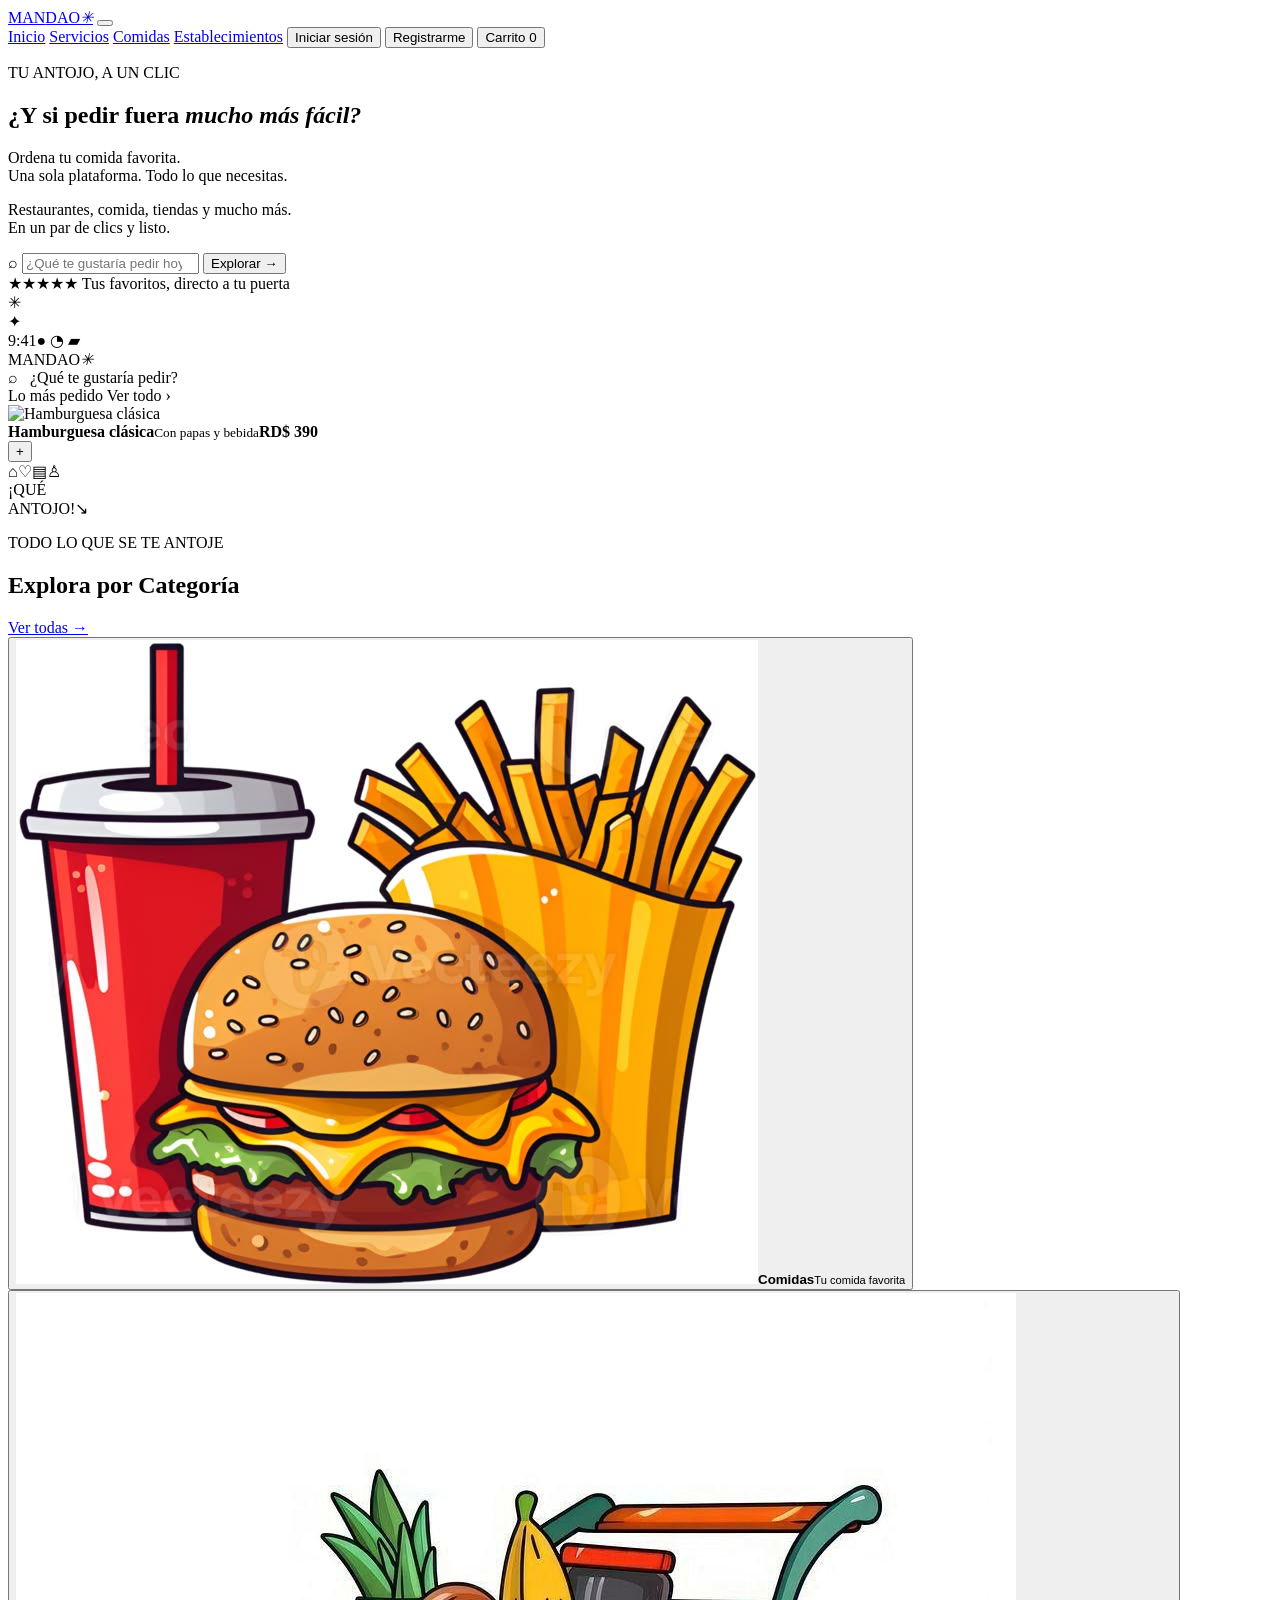
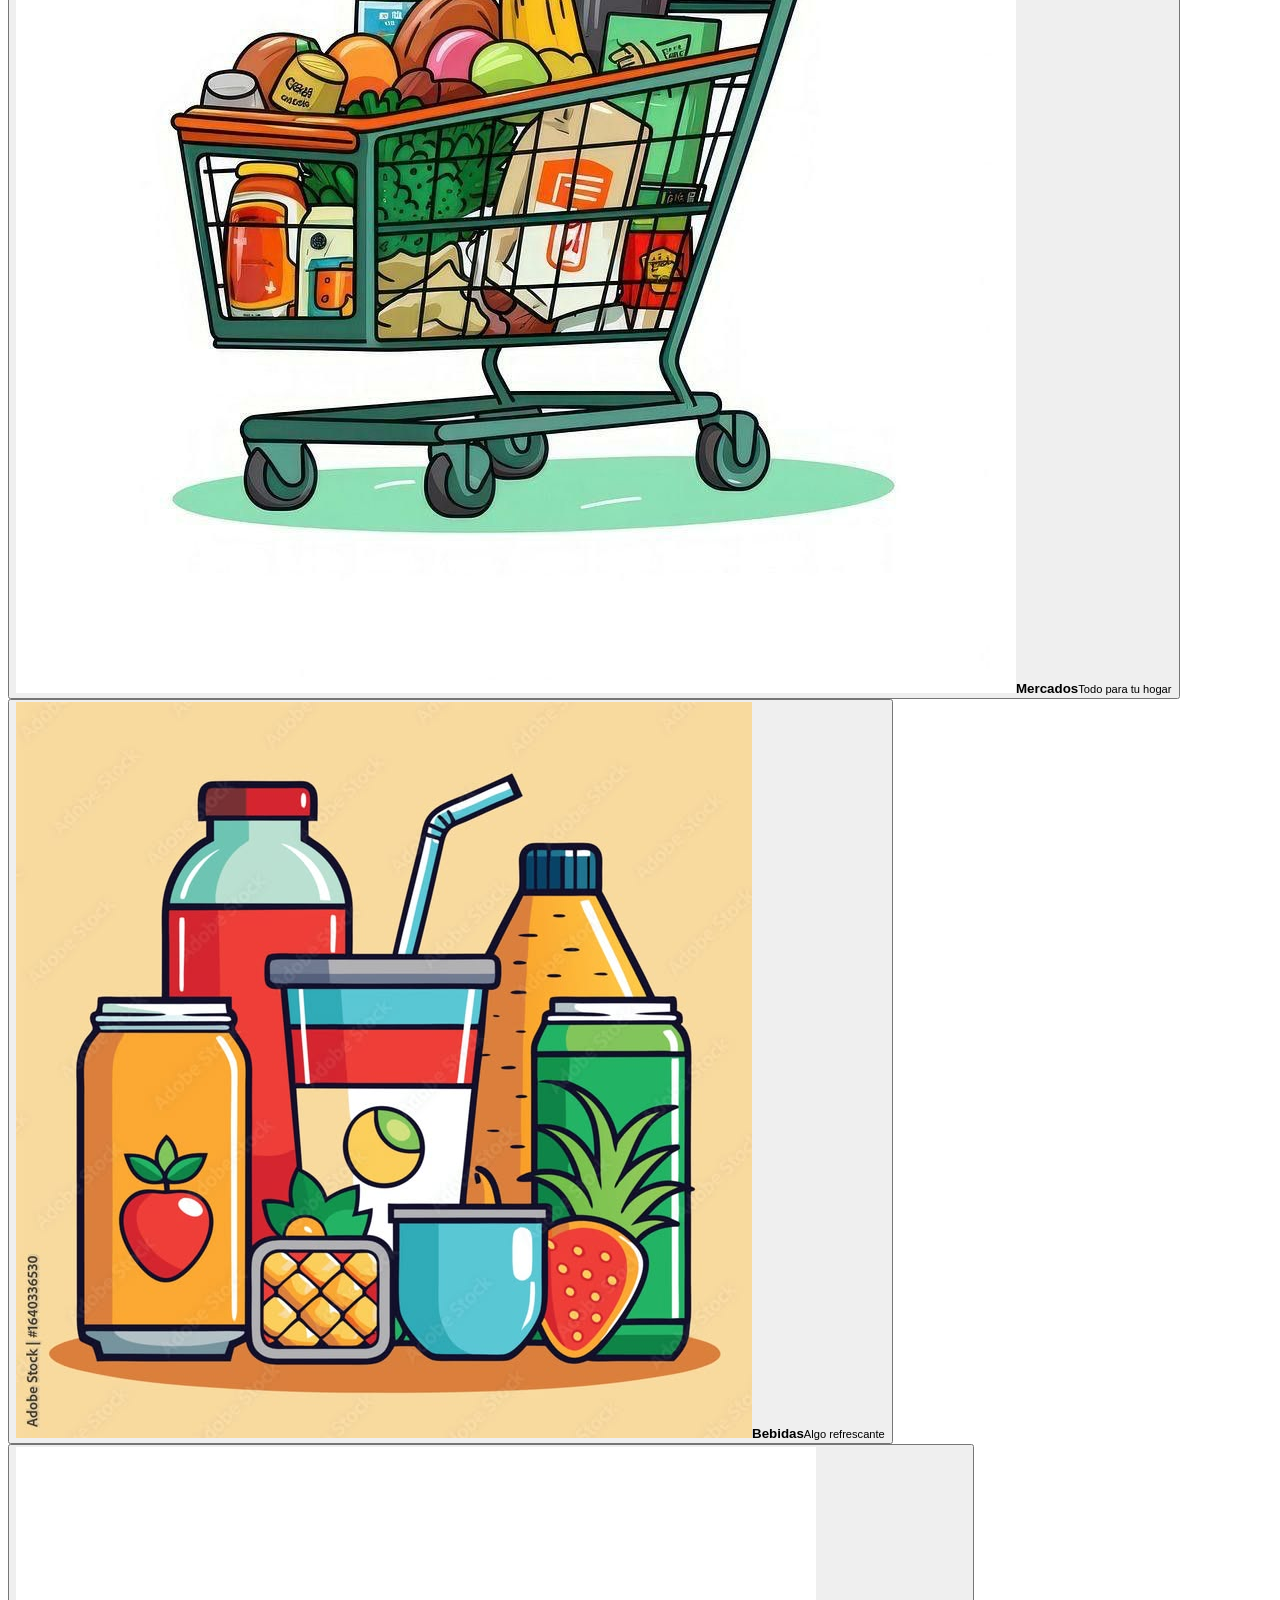
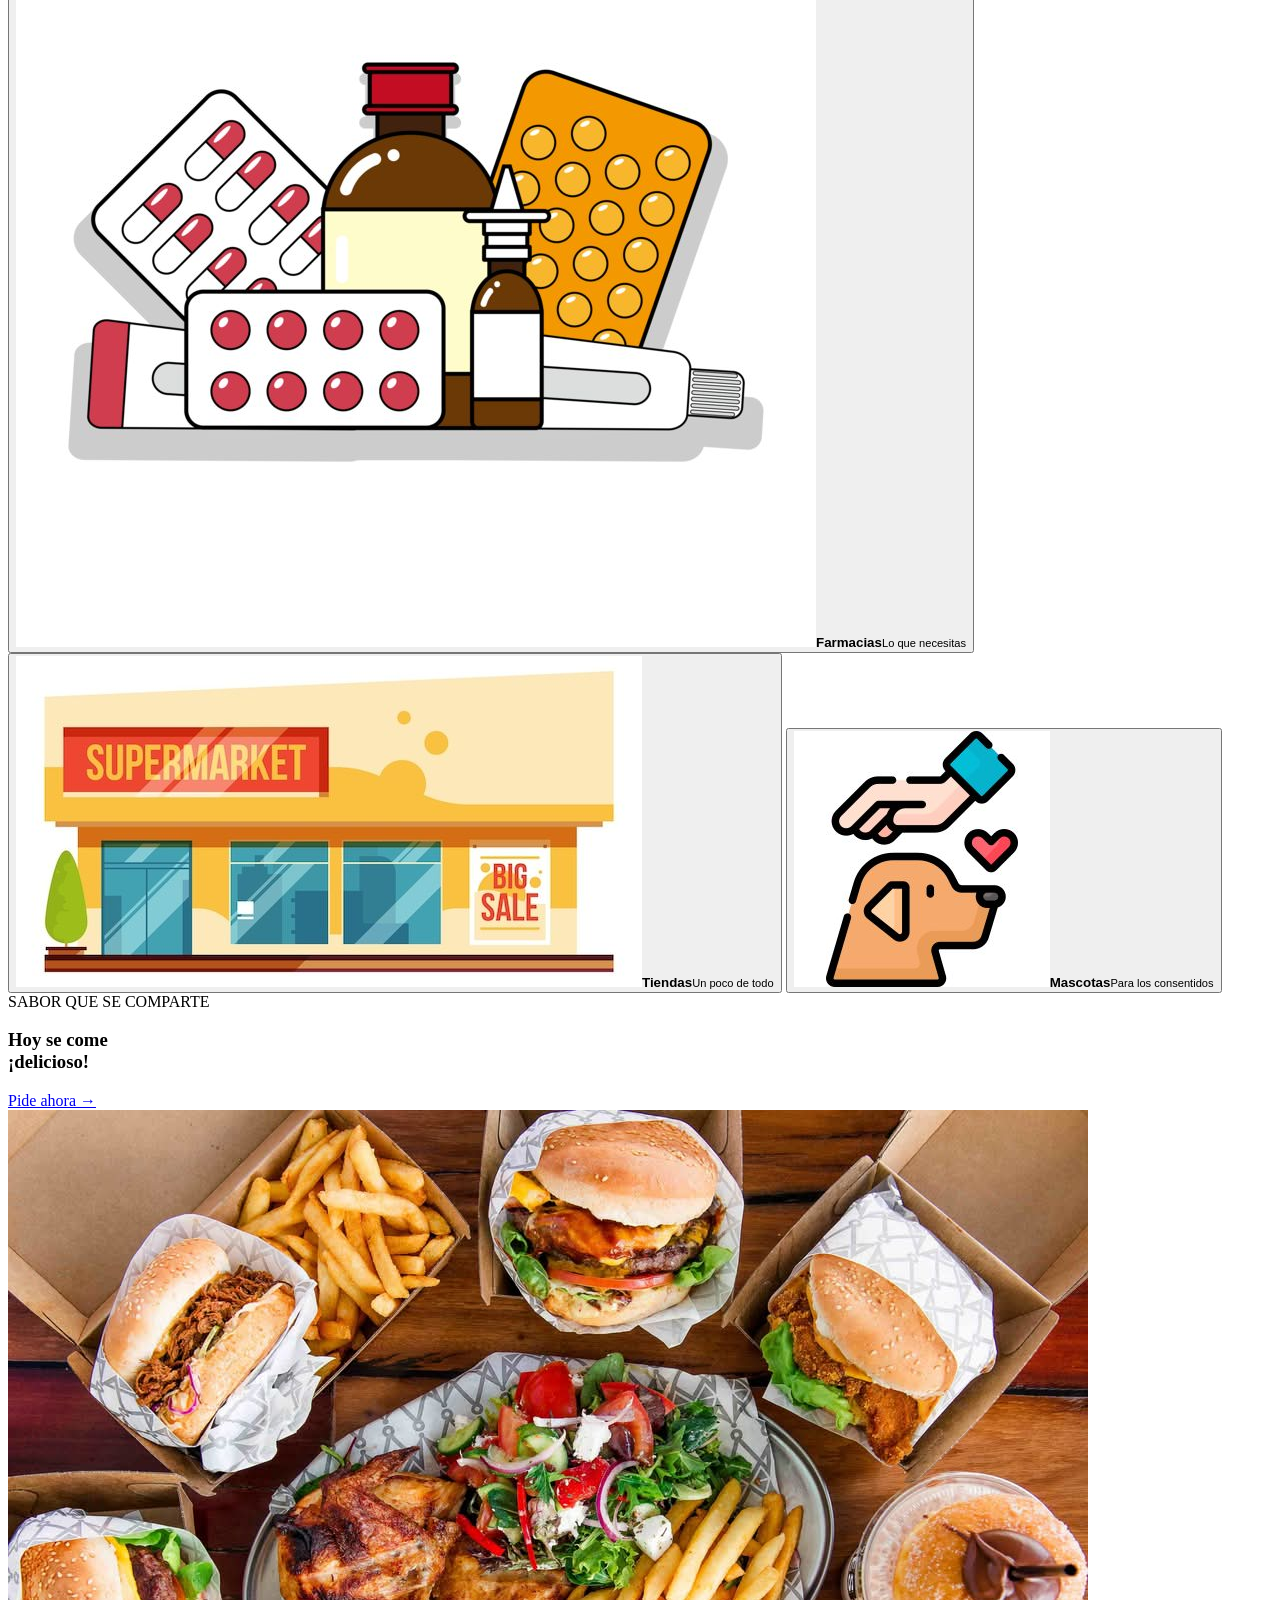
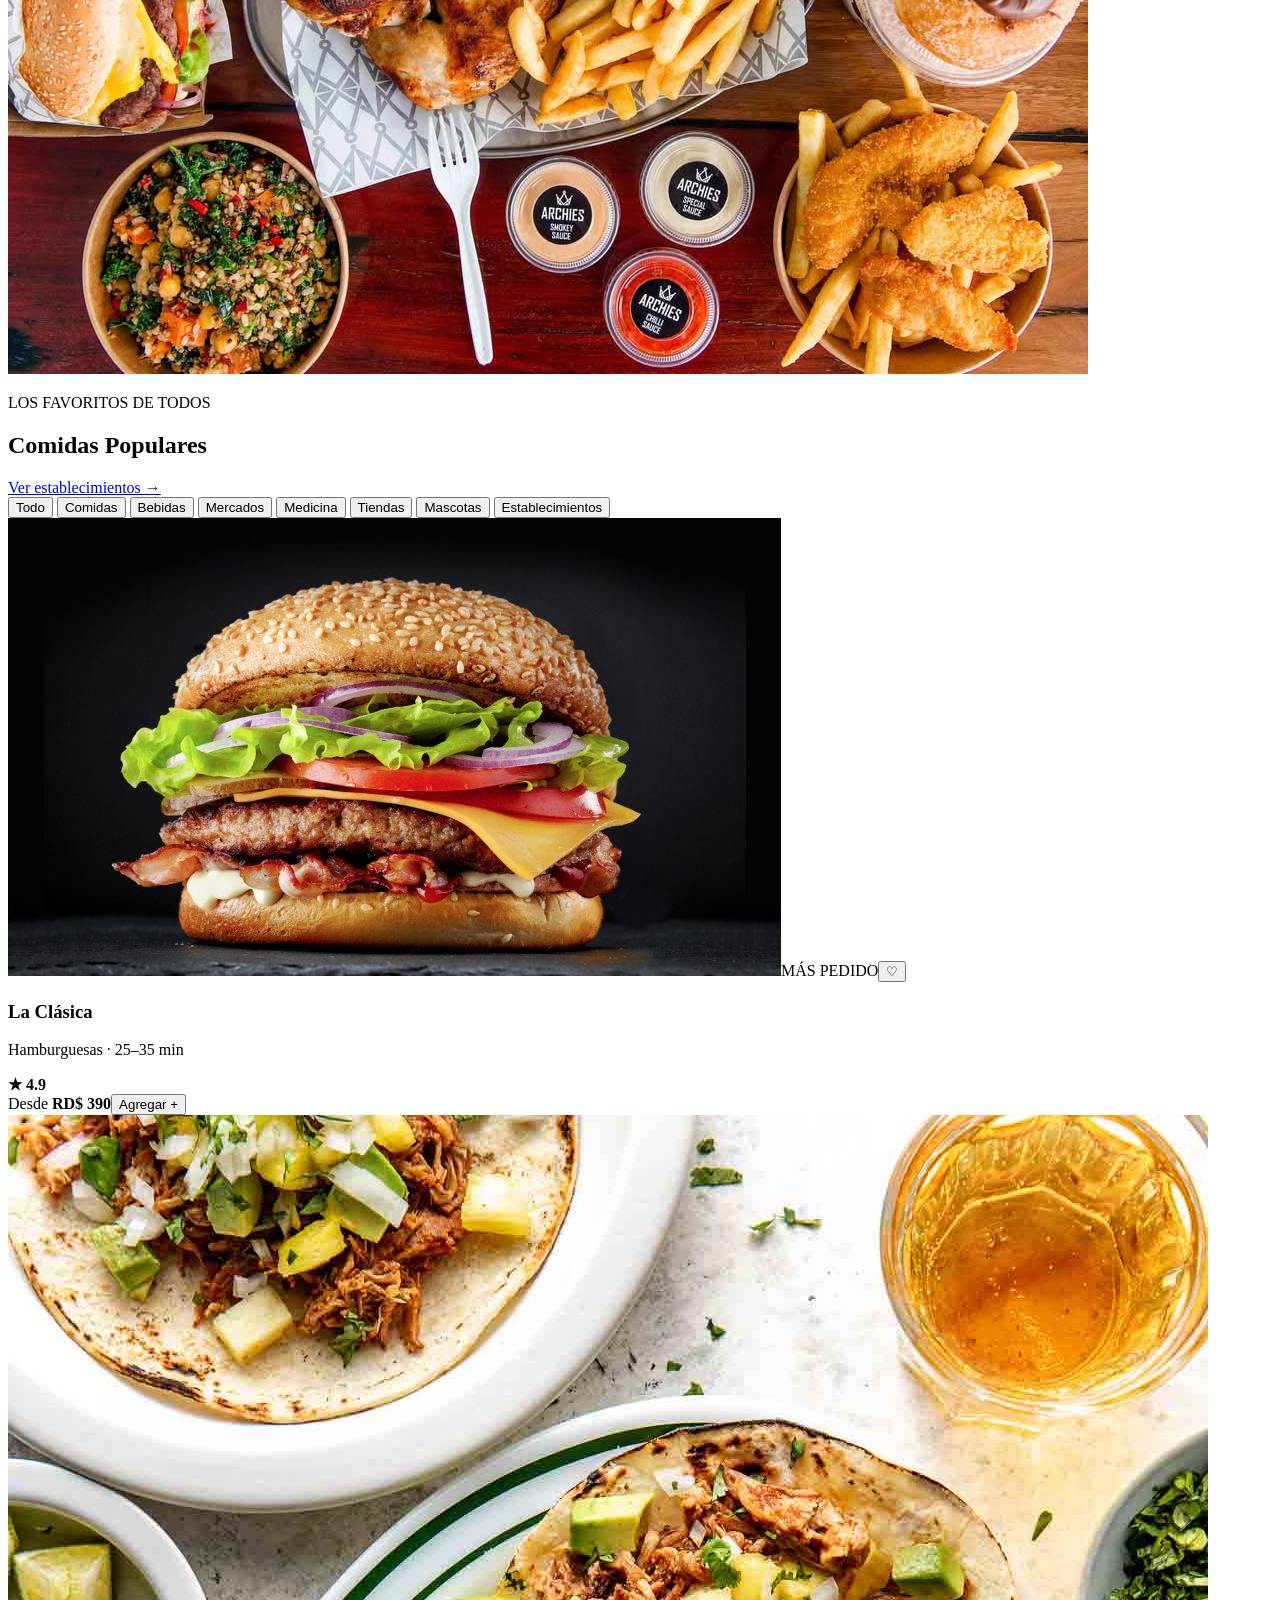
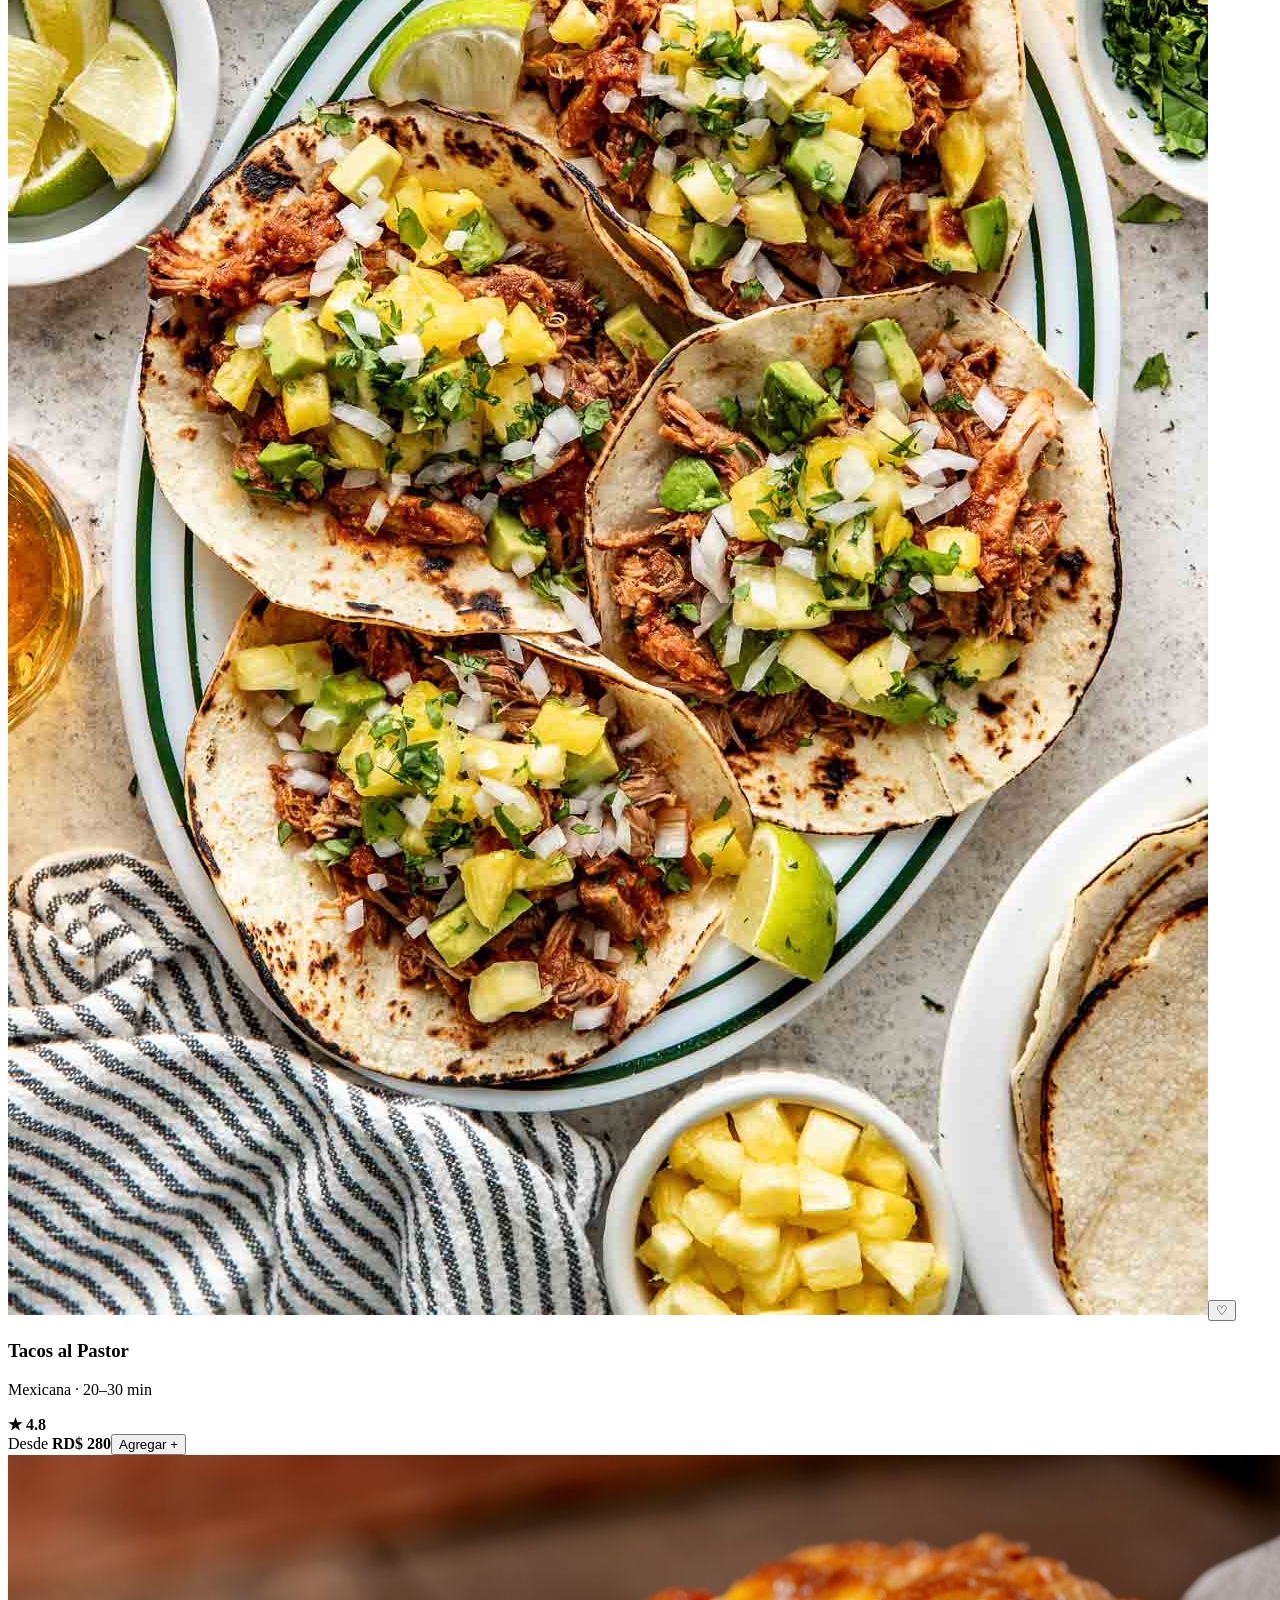
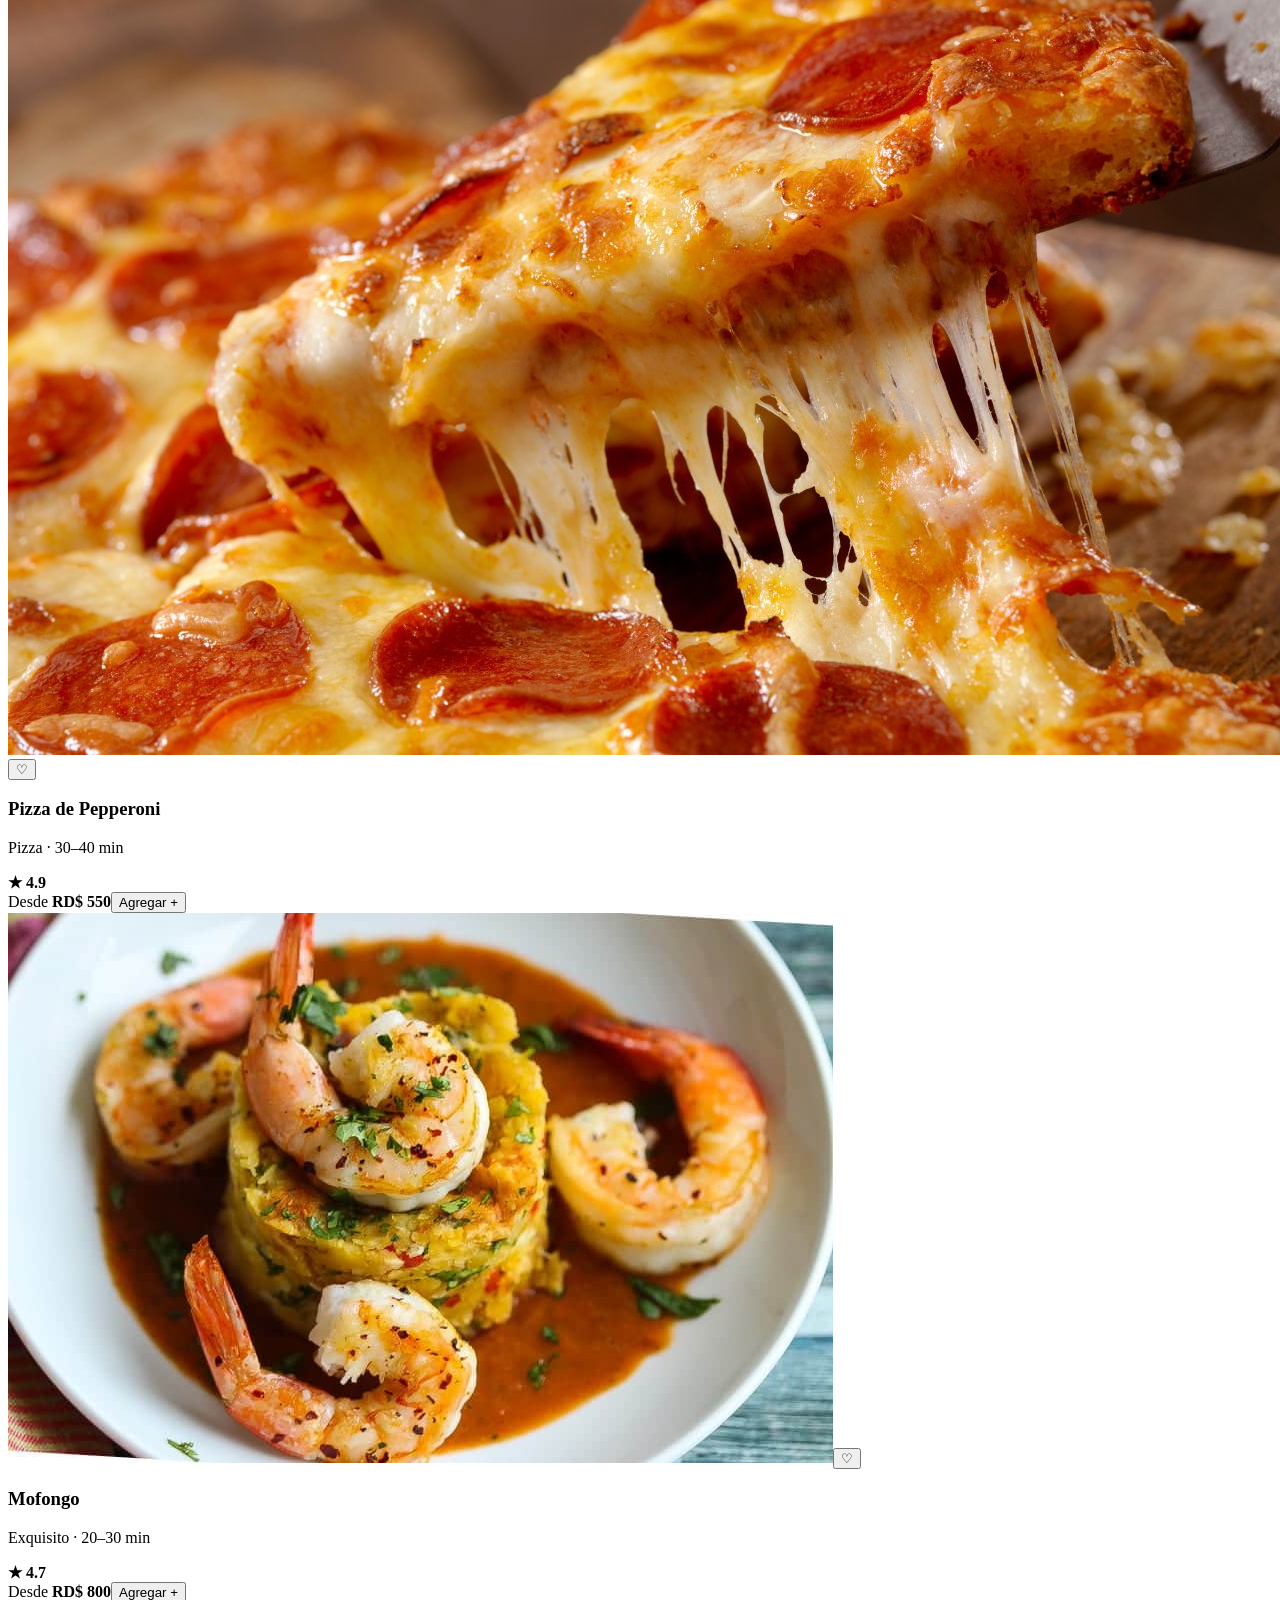
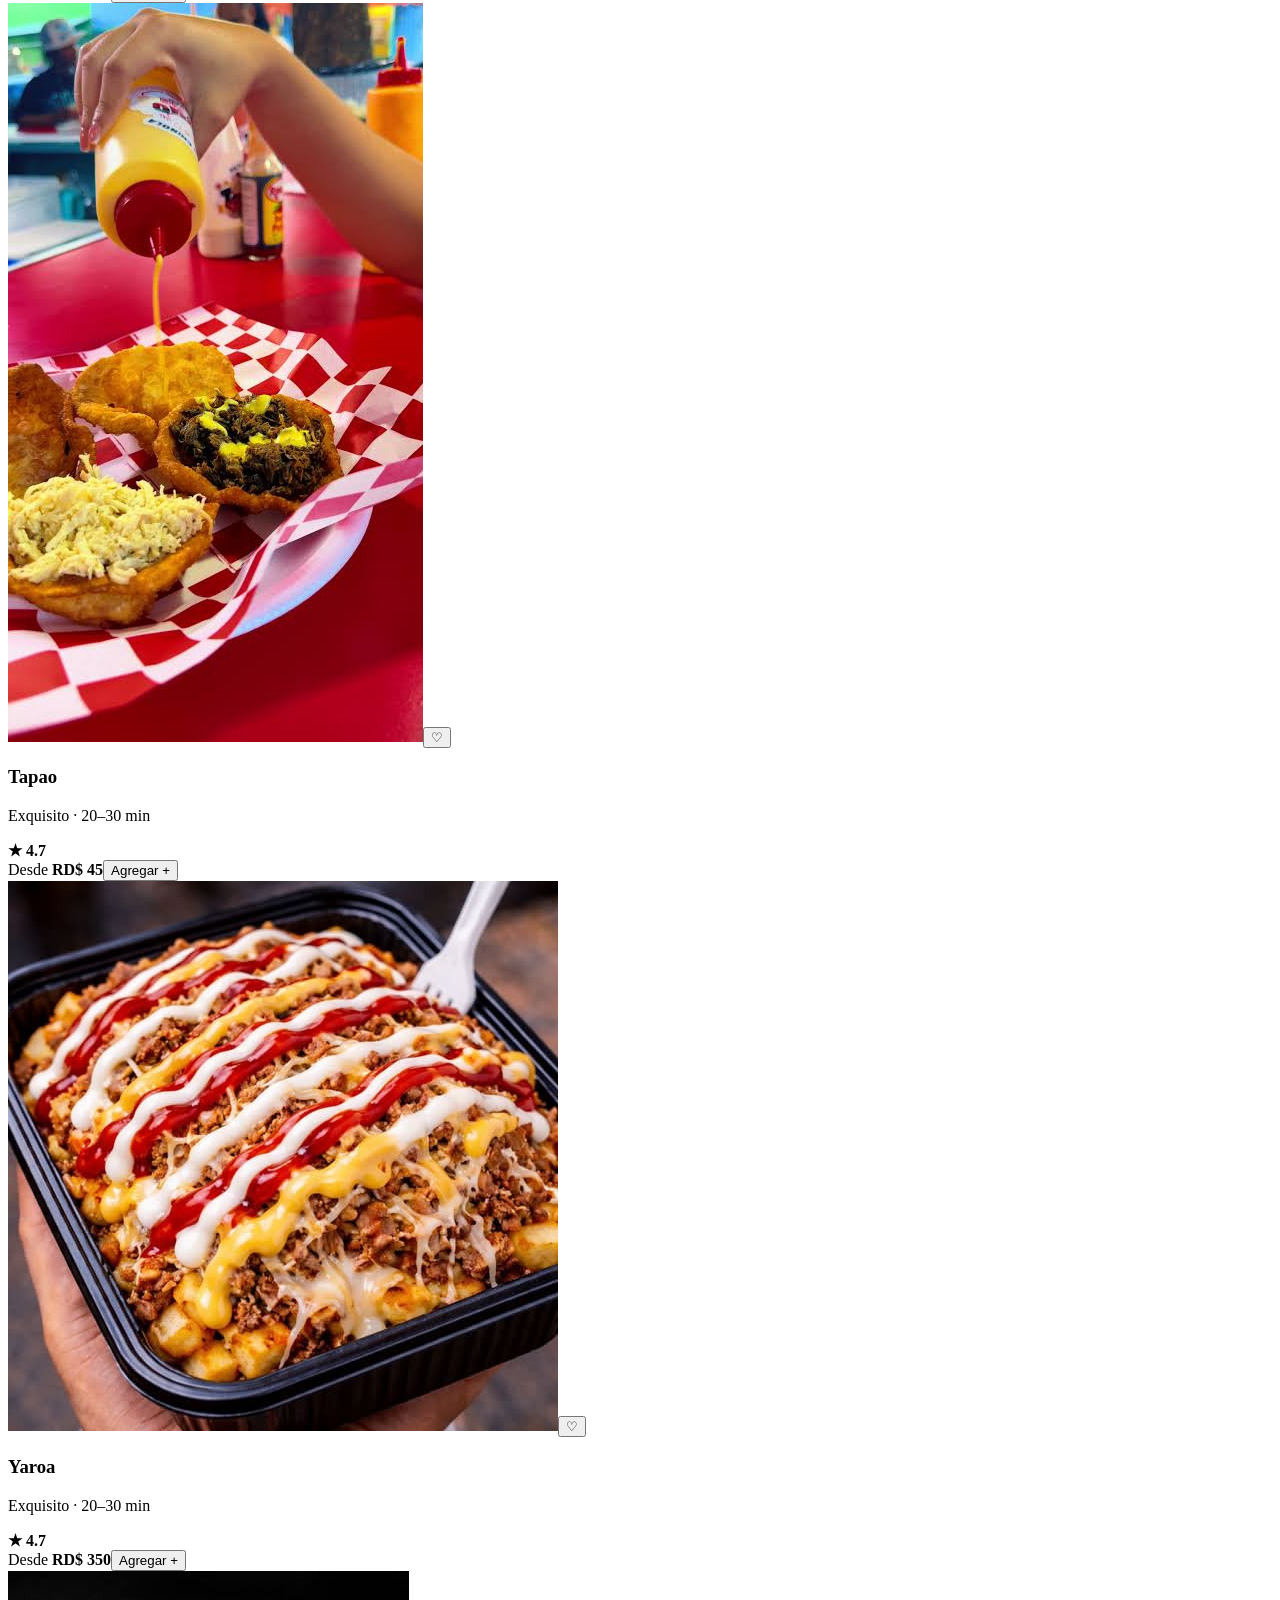
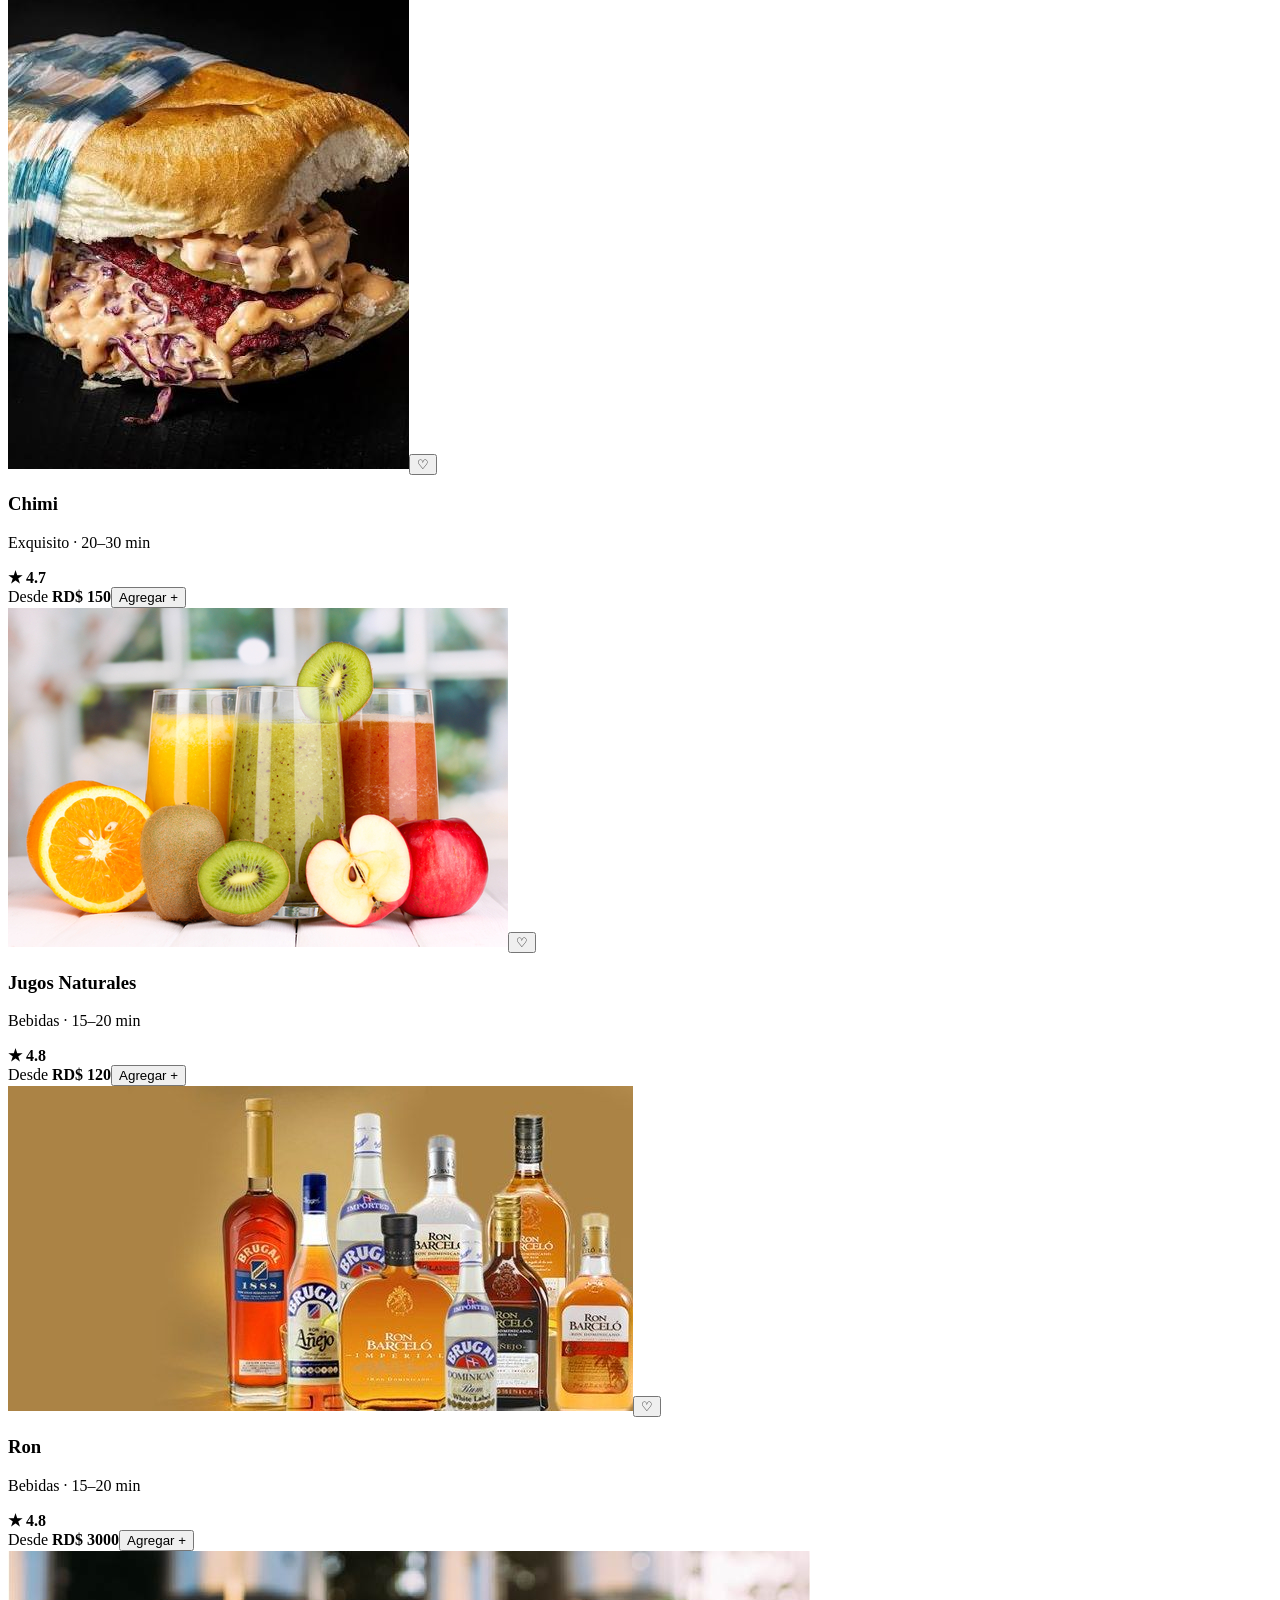
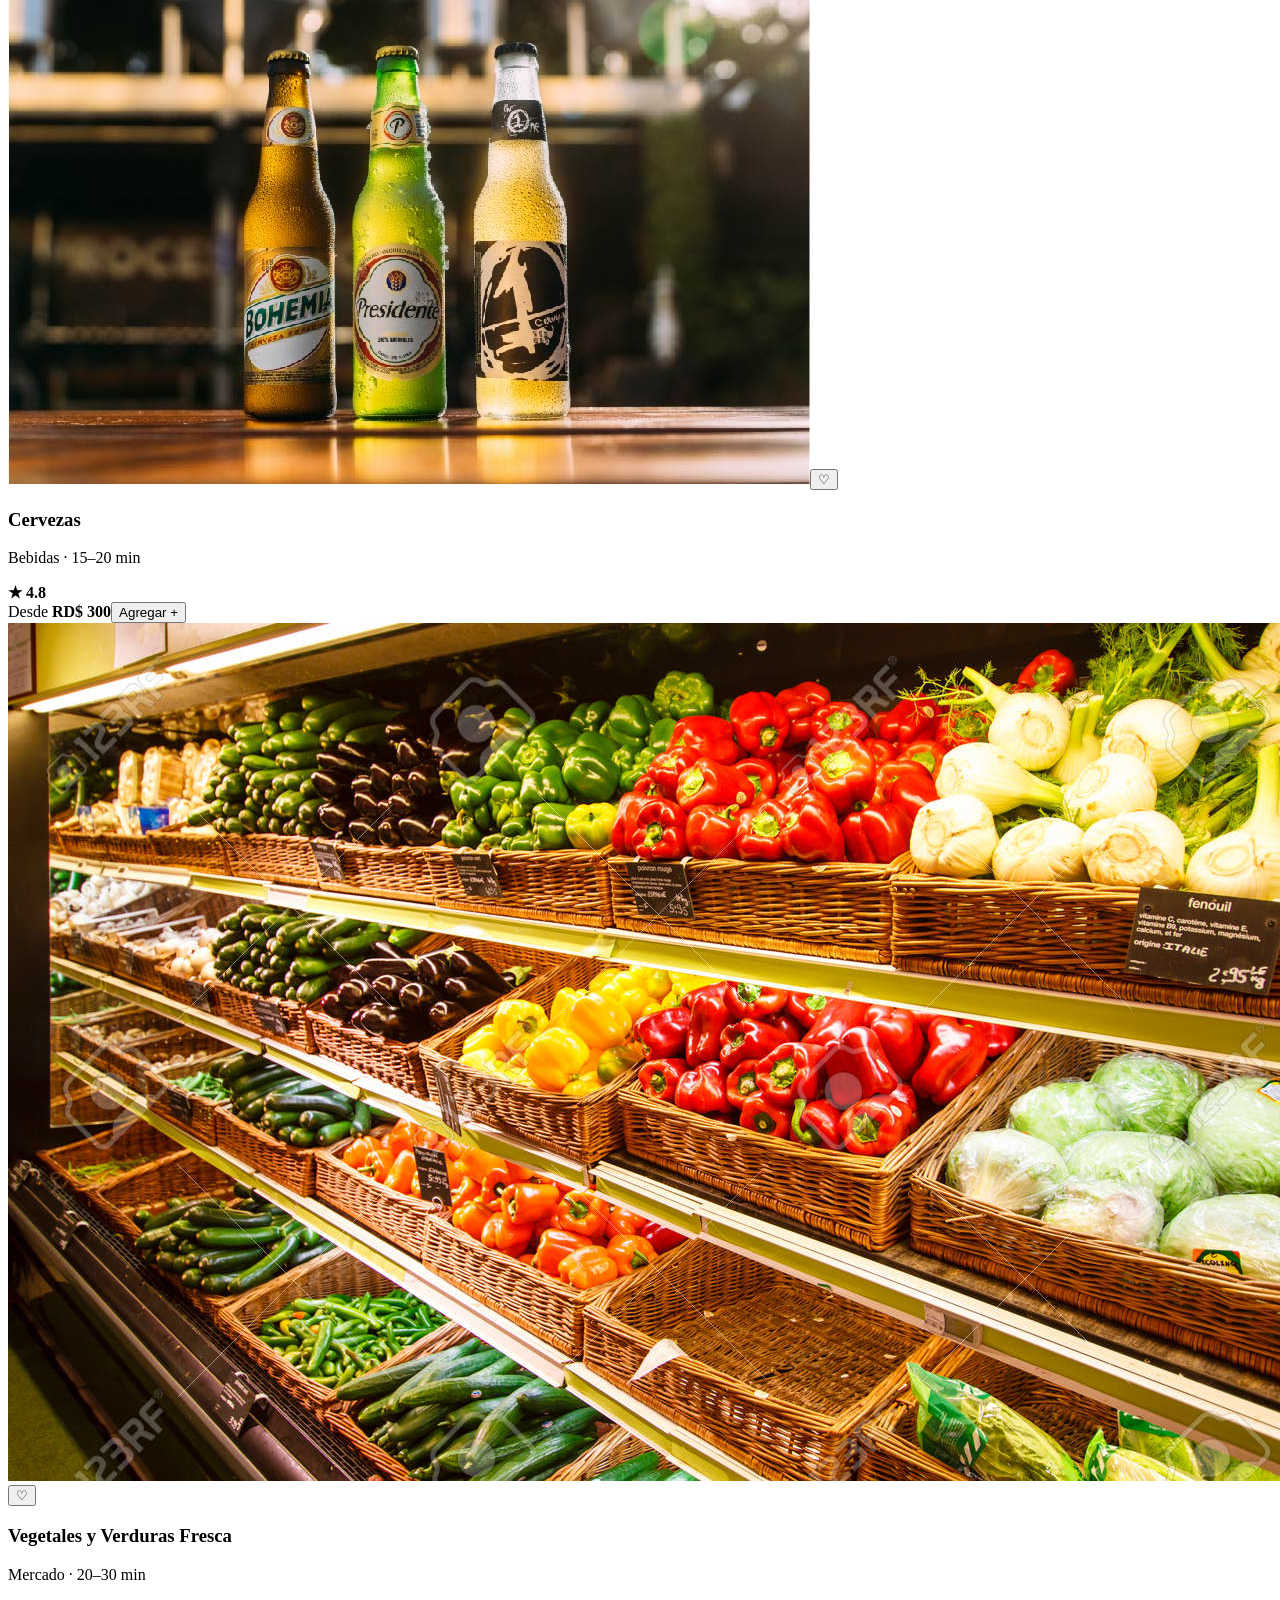
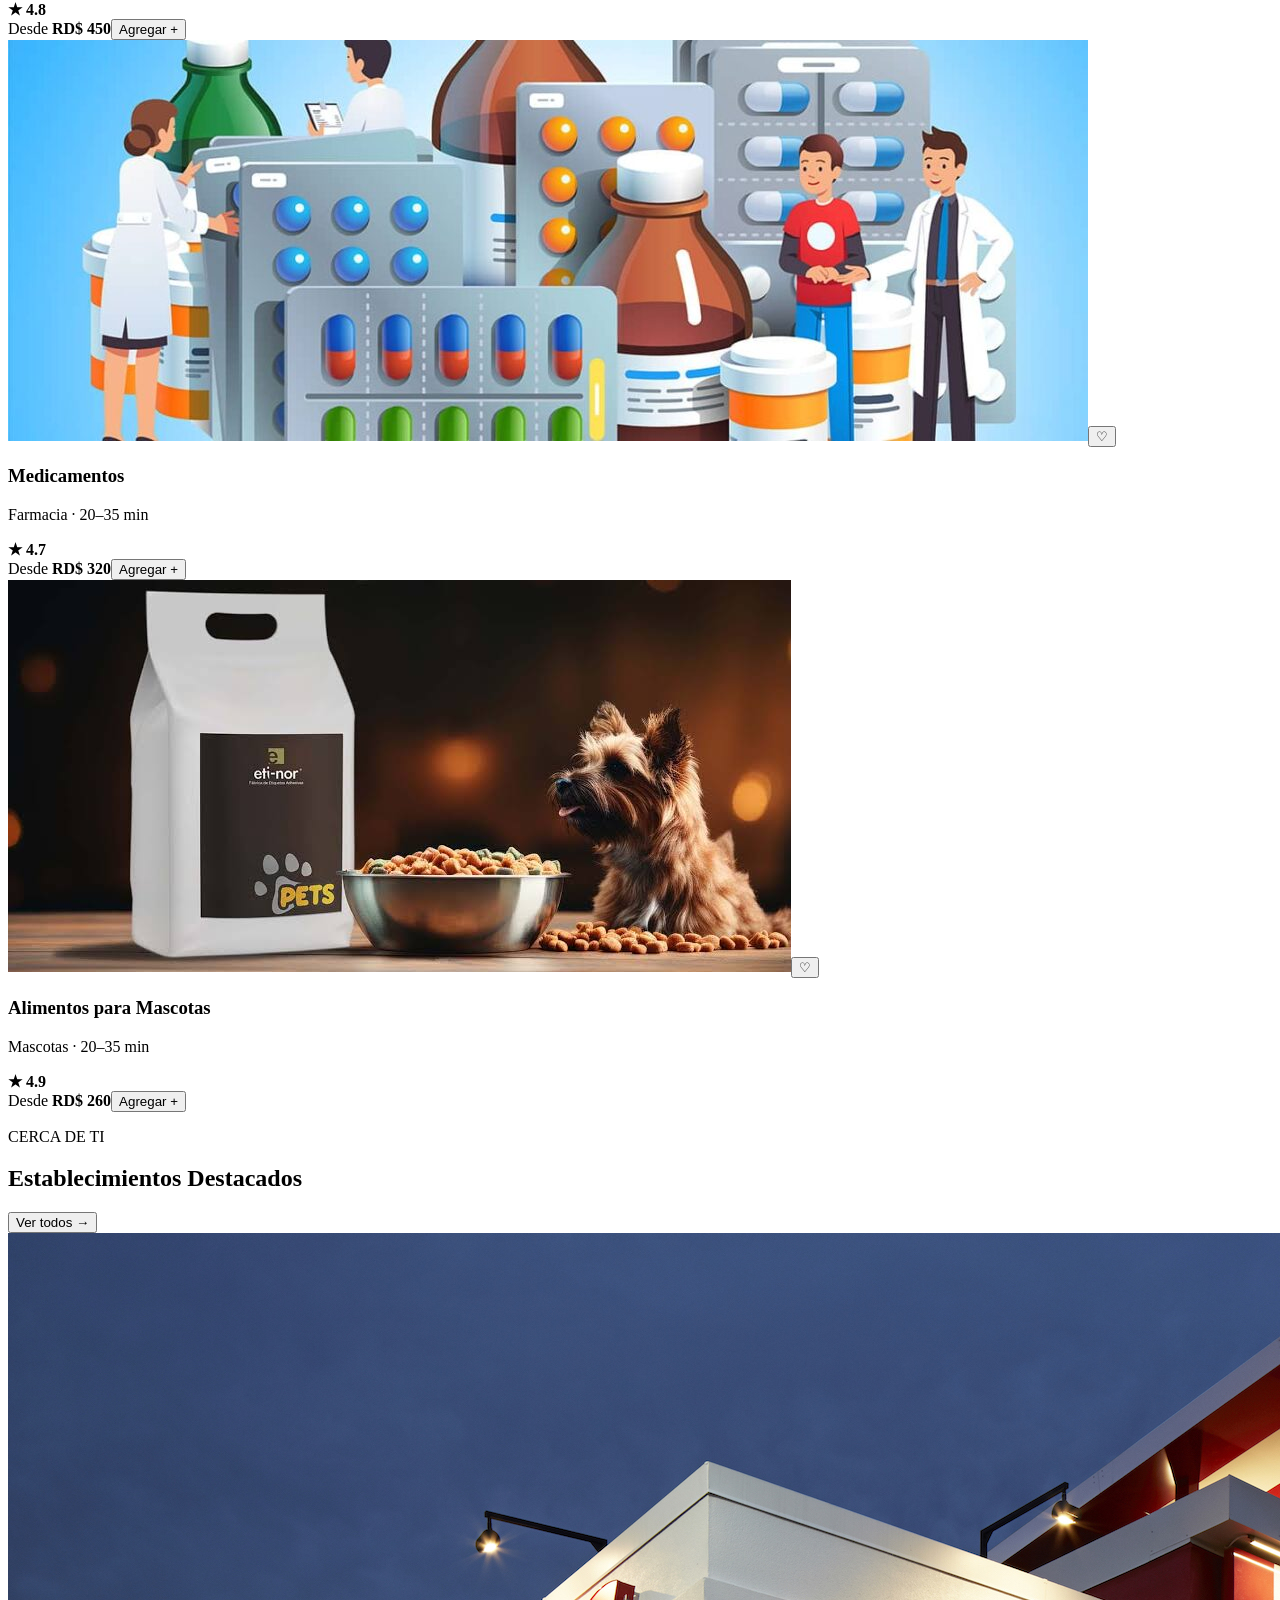
==== index.html @ 0f11b637 "Add files via upload" ====
<!doctype html>
<html lang="es">
<head>
  <meta charset="utf-8">
  <meta name="viewport" content="width=device-width, initial-scale=1">
  <meta name="theme-color" content="#ff7900">
  <meta name="description" content="MANDAO: comida favorita, tiendas y mucho más en una sola plataforma.">
  <title>MANDAO — Tu comida favorita, a un clic</title>
  <link rel="stylesheet" href="normalize.css">
  <link rel="stylesheet" href="index.css">
</head>
<body>
  <header class="site-header">
    <a class="logo" href="#inicio" aria-label="MANDAO, inicio">MAN<span>DAO</span><i>✳</i></a>
    <button class="menu-toggle" aria-label="Abrir menú" aria-expanded="false"><span></span><span></span><span></span></button>
    <nav class="menu" aria-label="Navegación principal">
      <a href="#inicio">Inicio</a>
      <a href="#servicios">Servicios</a>
      <a href="#menu">Comidas</a>
      <a href="#establecimientos">Establecimientos</a>
      <button class="nav-login" data-open="login-dialog">Iniciar sesión</button>
      <button class="nav-register" data-open="register-dialog">Registrarme</button>
      <button class="cart-button" data-open="cart-dialog" aria-label="Abrir carrito">Carrito <span id="cart-count">0</span></button>
    </nav>
  </header>

  <main>
    <section class="hero" id="inicio">
      <div class="hero-copy">
        <p class="eyebrow"><span></span> TU ANTOJO, A UN CLIC</p>
        <h1>¿Y si pedir fuera <em>mucho más fácil?</em></h1>
        <p class="hero-lead">Ordena tu comida favorita.<br>Una sola plataforma. Todo lo que necesitas.</p>
        <p class="hero-description">Restaurantes, comida, tiendas y mucho más.<br>En un par de clics y listo.</p>
        <form class="search-form" id="search-form">
          <span aria-hidden="true">⌕</span>
          <input id="search-input" type="search" placeholder="¿Qué te gustaría pedir hoy?" aria-label="Buscar comida o restaurante">
          <button type="submit">Explorar <b>→</b></button>
        </form>
        <div class="hero-note"><span class="note-stars">★★★★★</span> Tus favoritos, directo a tu puerta</div>
      </div>
      <div class="hero-art" aria-label="Vista previa de la aplicación MANDAO">
        <div class="orange-sun"></div>
        <div class="doodle doodle-left">✳</div>
        <div class="doodle doodle-right">✦</div>
        <div class="phone">
          <div class="phone-island"></div>
          <div class="phone-top"><span>9:41</span><span>● ◔ ▰</span></div>
          <div class="phone-logo">MANDAO<i>✳</i></div>
          <div class="phone-search">⌕ &nbsp; ¿Qué te gustaría pedir?</div>
          <div class="phone-label">Lo más pedido <span>Ver todo ›</span></div>
          <div class="phone-food">
            <img src="https://images.unsplash.com/photo-1568901346375-23c9450c58cd?auto=format&fit=crop&w=180&q=80" alt="Hamburguesa clásica">
            <div><b>Hamburguesa clásica</b><small>Con papas y bebida</small><strong>RD$ 390</strong></div>
            <button aria-label="Agregar hamburguesa" data-add="1">+</button>
          </div>
          <div class="phone-tabs"><span>⌂</span><span>♡</span><span>▤</span><span>♙</span></div>
        </div>
        <div class="hero-sticker">¡QUÉ<br>ANTOJO!<span>↘</span></div>
      </div>
    </section>

    <section class="categories section-wrap" id="servicios">
      <div class="section-heading">
        <div><p class="eyebrow">TODO LO QUE SE TE ANTOJE</p><h2>Explora por Categoría</h2></div>
        <a href="#menu" class="text-link">Ver todas <span>→</span></a>
      </div>
      <div class="category-grid">
        <button class="category-card cat-orange" data-filter="comida"><img src="imagenes/comidasp/c.jpg" alt="Hamburguesa"><b>Comidas</b><small>Tu comida favorita</small></button>
        <button class="category-card cat-yellow" data-filter="mercado"><img src="imagenes/comidasp/m.jpg" alt="Frutas y verduras"><b>Mercados</b><small>Todo para tu hogar</small></button>
        <button class="category-card cat-pink" data-filter="bebidas"><img src="imagenes/comidasp/b.jpg" alt="Bebida refrescante"><b>Bebidas</b><small>Algo refrescante</small></button>
        <button class="category-card cat-green" data-filter="farmacia"><img src="imagenes/comidasp/f.jpg" alt="Productos de farmacia"><b>Farmacias</b><small>Lo que necesitas</small></button>
        <button class="category-card cat-blue" data-filter="tienda"><img src="imagenes/comidasp/t.jpg" alt="Tienda"><b>Tiendas</b><small>Un poco de todo</small></button>
        <button class="category-card cat-lilac" data-filter="mascota"><img src="imagenes/comidasp/ma.jpg" alt="Perro"><b>Mascotas</b><small>Para los consentidos</small></button>
      </div>
    </section>

    <section class="promo-strip section-wrap" aria-label="Promociones">
      <article class="promo promo-food">
        <div><span class="promo-kicker">SABOR QUE SE COMPARTE</span><h3>Hoy se come<br>¡delicioso!</h3><a href="#menu">Pide ahora <span>→</span></a></div>
        <img src="imagenes/comidasp/comida.jpeg" alt="Pizza recién horneada" onerror="this.src='https://images.unsplash.com/photo-1513104890138-7c749659a591?auto=format&fit=crop&w=360&q=80'">
      </article>
    </section>

    <section class="popular section-wrap" id="menu">
      <div class="section-heading">
        <div><p class="eyebrow">LOS FAVORITOS DE TODOS</p><h2 id="listing-title">Comidas Populares</h2></div>
        <a href="#establecimientos" class="text-link">Ver establecimientos <span>→</span></a>
      </div>
      <div class="filter-row" role="group" aria-label="Filtrar catálogo">
        <button class="filter-chip is-active" data-filter="todos">Todo</button>
        <button class="filter-chip" data-filter="comida">Comidas</button>
        <button class="filter-chip" data-filter="bebidas">Bebidas</button>
        <button class="filter-chip" data-filter="mercado">Mercados</button>
        <button class="filter-chip" data-filter="farmacia">Medicina</button>
        <button class="filter-chip" data-filter="tienda">Tiendas</button>
        <button class="filter-chip" data-filter="mascota">Mascotas</button>
        <button class="filter-chip" data-filter="establecimientos">Establecimientos</button>
      </div>
      <div class="food-grid" id="product-grid">
        <article class="food-card" data-category="comida" data-search="hamburguesa clasica burger la clasica">
          <div class="food-photo"><img src="imagenes/comidasp/h.jpg" alt="Hamburguesa con queso"><span class="food-tag">MÁS PEDIDO</span><button class="favorite" aria-label="Guardar favorito">♡</button></div>
          <div class="food-info"><div><h3>La Clásica</h3><p>Hamburguesas · 25–35 min</p></div><b class="rating">★ 4.9</b></div>
          <div class="food-bottom"><span>Desde <b>RD$ 390</b></span><button class="add-button" data-add="1">Agregar +</button></div>
        </article>
        <article class="food-card" data-category="comida" data-search="tacos pastor mexicana">
          <div class="food-photo"><img src="imagenes/comidasp/tacos.jpg" alt="Tacos al pastor"><button class="favorite" aria-label="Guardar favorito">♡</button></div>
          <div class="food-info"><div><h3>Tacos al Pastor</h3><p>Mexicana · 20–30 min</p></div><b class="rating">★ 4.8</b></div>
          <div class="food-bottom"><span>Desde <b>RD$ 280</b></span><button class="add-button" data-add="2">Agregar +</button></div>
        </article>
        <article class="food-card" data-category="comida" data-search="pizza casa pepperoni">
          <div class="food-photo"><img src="imagenes/comidasp/pizzap.jpg" alt="Pizza con queso y pepperoni"><button class="favorite" aria-label="Guardar favorito">♡</button></div>
          <div class="food-info"><div><h3>Pizza de Pepperoni</h3><p>Pizza · 30–40 min</p></div><b class="rating">★ 4.9</b></div>
          <div class="food-bottom"><span>Desde <b>RD$ 550</b></span><button class="add-button" data-add="3">Agregar +</button></div>
        </article>
        <article class="food-card" data-category="comida" data-search="bowl tropical saludable ensalada">
          <div class="food-photo"><img src="imagenes/comidasp/mofo.jpg" alt="Bowl saludable de vegetales"><button class="favorite" aria-label="Guardar favorito">♡</button></div>
          <div class="food-info"><div><h3>Mofongo</h3><p>Exquisito · 20–30 min</p></div><b class="rating">★ 4.7</b></div>
          <div class="food-bottom"><span>Desde <b>RD$ 800</b></span><button class="add-button" data-add="4">Agregar +</button></div>
        </article>
        <article class="food-card" data-category="comida" data-search="bowl tropical saludable ensalada">
          <div class="food-photo"><img src="imagenes/comidasp/tapao.jpg" alt="Bowl saludable de vegetales"><button class="favorite" aria-label="Guardar favorito">♡</button></div>
          <div class="food-info"><div><h3>Tapao</h3><p>Exquisito · 20–30 min</p></div><b class="rating">★ 4.7</b></div>
          <div class="food-bottom"><span>Desde <b>RD$ 45</b></span><button class="add-button" data-add="4">Agregar +</button></div>
        </article>
        <article class="food-card" data-category="comida" data-search="bowl tropical saludable ensalada">
          <div class="food-photo"><img src="imagenes/comidasp/yaroa.jpeg" alt="Bowl saludable de vegetales"><button class="favorite" aria-label="Guardar favorito">♡</button></div>
          <div class="food-info"><div><h3>Yaroa</h3><p>Exquisito · 20–30 min</p></div><b class="rating">★ 4.7</b></div>
          <div class="food-bottom"><span>Desde <b>RD$ 350</b></span><button class="add-button" data-add="4">Agregar +</button></div>
        </article>
        <article class="food-card" data-category="comida" data-search="bowl tropical saludable ensalada">
          <div class="food-photo"><img src="imagenes/comidasp/chimi.jpg" alt="Bowl saludable de vegetales"><button class="favorite" aria-label="Guardar favorito">♡</button></div>
          <div class="food-info"><div><h3>Chimi</h3><p>Exquisito · 20–30 min</p></div><b class="rating">★ 4.7</b></div>
          <div class="food-bottom"><span>Desde <b>RD$ 150</b></span><button class="add-button" data-add="4">Agregar +</button></div>
        </article>
        <article class="food-card" data-category="bebidas" data-search="jugo natural limonada bebida">
          <div class="food-photo"><img src="imagenes/comidasp/jugos.jpg" alt="Bebida fría de frutas"><button class="favorite" aria-label="Guardar favorito">♡</button></div>
          <div class="food-info"><div><h3>Jugos Naturales</h3><p>Bebidas · 15–20 min</p></div><b class="rating">★ 4.8</b></div>
          <div class="food-bottom"><span>Desde <b>RD$ 120</b></span><button class="add-button" data-add="5">Agregar +</button></div>
        </article>
        <article class="food-card" data-category="bebidas" data-search="jugo natural limonada bebida">
          <div class="food-photo"><img src="imagenes/comidasp/alcohol.jpg" alt="Bebida fría de frutas"><button class="favorite" aria-label="Guardar favorito">♡</button></div>
          <div class="food-info"><div><h3>Ron</h3><p>Bebidas · 15–20 min</p></div><b class="rating">★ 4.8</b></div>
          <div class="food-bottom"><span>Desde <b>RD$ 3000</b></span><button class="add-button" data-add="5">Agregar +</button></div>
        </article>
        <article class="food-card" data-category="bebidas" data-search="jugo natural limonada bebida">
          <div class="food-photo"><img src="imagenes/comidasp/cervezas.jpg" alt="Bebida fría de frutas"><button class="favorite" aria-label="Guardar favorito">♡</button></div>
          <div class="food-info"><div><h3>Cervezas</h3><p>Bebidas · 15–20 min</p></div><b class="rating">★ 4.8</b></div>
          <div class="food-bottom"><span>Desde <b>RD$ 300</b></span><button class="add-button" data-add="5">Agregar +</button></div>
        </article>
        <article class="food-card" data-category="mercado" data-search="frutas mercado canasta fresca">
          <div class="food-photo"><img src="imagenes/comidasp/vegetales.jpg" alt="Frutas y verduras frescas"><button class="favorite" aria-label="Guardar favorito">♡</button></div>
          <div class="food-info"><div><h3>Vegetales y Verduras Fresca</h3><p>Mercado · 20–30 min</p></div><b class="rating">★ 4.8</b></div>
          <div class="food-bottom"><span>Desde <b>RD$ 450</b></span><button class="add-button" data-add="6">Agregar +</button></div>
        </article>
        <article class="food-card" data-category="farmacia" data-search="farmacia botiquin cuidado salud">
          <div class="food-photo"><img src="imagenes/comidasp/medicamentos.jpg" alt="Productos de cuidado personal"><button class="favorite" aria-label="Guardar favorito">♡</button></div>
          <div class="food-info"><div><h3>Medicamentos</h3><p>Farmacia · 20–35 min</p></div><b class="rating">★ 4.7</b></div>
          <div class="food-bottom"><span>Desde <b>RD$ 320</b></span><button class="add-button" data-add="7">Agregar +</button></div>
        </article>
        <article class="food-card" data-category="mascota" data-search="mascotas perro alimento snack">
          <div class="food-photo"><img src="imagenes/comidasp/alimentos.jpg" alt="Perro listo para recibir su premio"><button class="favorite" aria-label="Guardar favorito">♡</button></div>
          <div class="food-info"><div><h3>Alimentos para Mascotas</h3><p>Mascotas · 20–35 min</p></div><b class="rating">★ 4.9</b></div>
          <div class="food-bottom"><span>Desde <b>RD$ 260</b></span><button class="add-button" data-add="9">Agregar +</button></div>
        </article>
      </div>
      <p class="empty-message" id="empty-message" hidden>No encontramos opciones con ese filtro. Prueba otra categoría.</p>
    </section>

    <section class="establishments section-wrap" id="establecimientos">
      <div class="section-heading"><div><p class="eyebrow">CERCA DE TI</p><h2>Establecimientos Destacados</h2></div><button class="text-link" data-filter="establecimientos">Ver todos <span>→</span></button></div>
      <div class="establishment-grid">
        <article class="establishment-card"><a href="restaurant.html?restaurant=kfc"><img src="imagenes/kfc/kfc.jpg" alt="Interior de restaurante"><div><h3>KFC</h3><p>Pollo Frito · 20–30 min</p><span>★ 4.9 · Envío gratis</span></div><b class="establishment-open">Ver menú →</b></a></article>
        <article class="establishment-card"><a href="restaurant.html?restaurant=little"><img src="imagenes/little/images.png" alt="Restaurante acogedor"><div><h3>Little Caesars</h3><p>Pizza · 25–35 min</p><span>★ 4.8 · Envío gratis</span></div><b class="establishment-open">Ver menú →</b></a></article>
        <article class="establishment-card"><a href="restaurant.html?restaurant=cafe"><img src="imagenes/cafe/images.jpg" alt="Comedor de restaurante"><div><h3>Café Santo Domingo</h3><p>Saludable · 15–25 min</p><span>★ 4.7 · Envío gratis</span></div><b class="establishment-open">Ver menú →</b></a></article>
        <article class="establishment-card"><a href="restaurant.html?restaurant=jade"><img src="imagenes/jade/jade.jpg" alt="Interior de restaurante"><div><h3>Jade Teriyaki</h3><p>Pollo Rico · 20–30 min</p><span>★ 4.9 · Envío gratis</span></div><b class="establishment-open">Ver menú →</b></a></article>
        <article class="establishment-card"><a href="restaurant.html?restaurant=burger"><img src="imagenes/burger/Burger.jpg" alt="Interior de restaurante"><div><h3>Burger King</h3><p>Donde Sabe Mejor · 20–30 min</p><span>★ 4.9 · Envío gratis</span></div><b class="establishment-open">Ver menú →</b></a></article>
      </div>
    </section>

    <section class="app-banner section-wrap">
      <div><p class="eyebrow">MANDAO SIEMPRE CONTIGO</p><h2>El antojo no espera.<br><em>¡Nosotros tampoco!</em></h2><p>Encuentra tus sabores favoritos y pide fácil, rápido y seguro.</p><button class="app-button" data-open="register-dialog">Crea tu cuenta <span>→</span></button></div>
      <div class="app-art"><div class="app-phone"><span>MANDAO</span><b>¡PIDE<br>AQUÍ!</b></div></div>
    </section>
  </main>

  <footer id="contacto">
    <a class="logo footer-logo" href="#inicio">MAN<span>DAO</span><i>✳</i></a>
    <p>Lo que se te antoja, donde estés.</p>
    <div class="footer-links"><a href="#servicios">Servicios</a><a href="#establecimientos">Establecimientos</a><button data-open="register-dialog">Crear cuenta</button></div>
    <small>© 2026 MANDAO. Hecho con sabor en República Dominicana.</small>
  </footer>

  <dialog class="site-dialog" id="cart-dialog">
    <form method="dialog"><button class="dialog-close" aria-label="Cerrar">×</button></form>
    <p class="eyebrow">TU PEDIDO</p><h2>Carrito de compras</h2>
    <div id="cart-items" class="cart-items"><p class="cart-empty">Tu carrito está vacío. ¡Elige algo rico!</p></div>
    <div class="cart-total"><span>Total</span><b id="cart-total">RD$ 0</b></div>
    <button class="checkout-button" id="checkout-button">Continuar con el pedido</button>
  </dialog>

  <dialog class="site-dialog form-dialog" id="register-dialog">
    <form method="dialog"><button class="dialog-close" aria-label="Cerrar">×</button></form>
    <p class="eyebrow">BIENVENIDO A MANDAO</p><h2>Crea tu cuenta</h2>
    <form class="account-form" id="register-form">
      <label>Nombre completo<input name="name" autocomplete="name" required placeholder="Tu nombre"></label>
      <label>Correo electrónico<input name="email" type="email" autocomplete="email" required placeholder="nombre@correo.com"></label>
      <label>Teléfono<input name="phone" type="tel" autocomplete="tel" required placeholder="809 000 0000"></label>
      <label>Contraseña<input name="password" type="password" autocomplete="new-password" minlength="6" required placeholder="Mínimo 6 caracteres"></label>
      <button class="checkout-button" type="submit">Registrarme</button>
      <p class="form-notice" id="register-notice" role="status"></p>
    </form>
  </dialog>

  <dialog class="site-dialog form-dialog" id="login-dialog">
    <form method="dialog"><button class="dialog-close" aria-label="Cerrar">×</button></form>
    <p class="eyebrow">QUÉ BUENO VERTE</p><h2>Inicia sesión</h2>
    <form class="account-form" id="login-form">
      <label>Correo electrónico<input name="email" type="email" autocomplete="email" required placeholder="nombre@correo.com"></label>
      <label>Contraseña<input name="password" type="password" autocomplete="current-password" required placeholder="Tu contraseña"></label>
      <button class="checkout-button" type="submit">Iniciar sesión</button>
      <p class="form-notice" id="login-notice" role="status"></p>
    </form>
  </dialog>
  <div class="toast" id="toast" role="status" aria-live="polite"></div>

  <script src="script.js" defer></script>
</body>
</html>
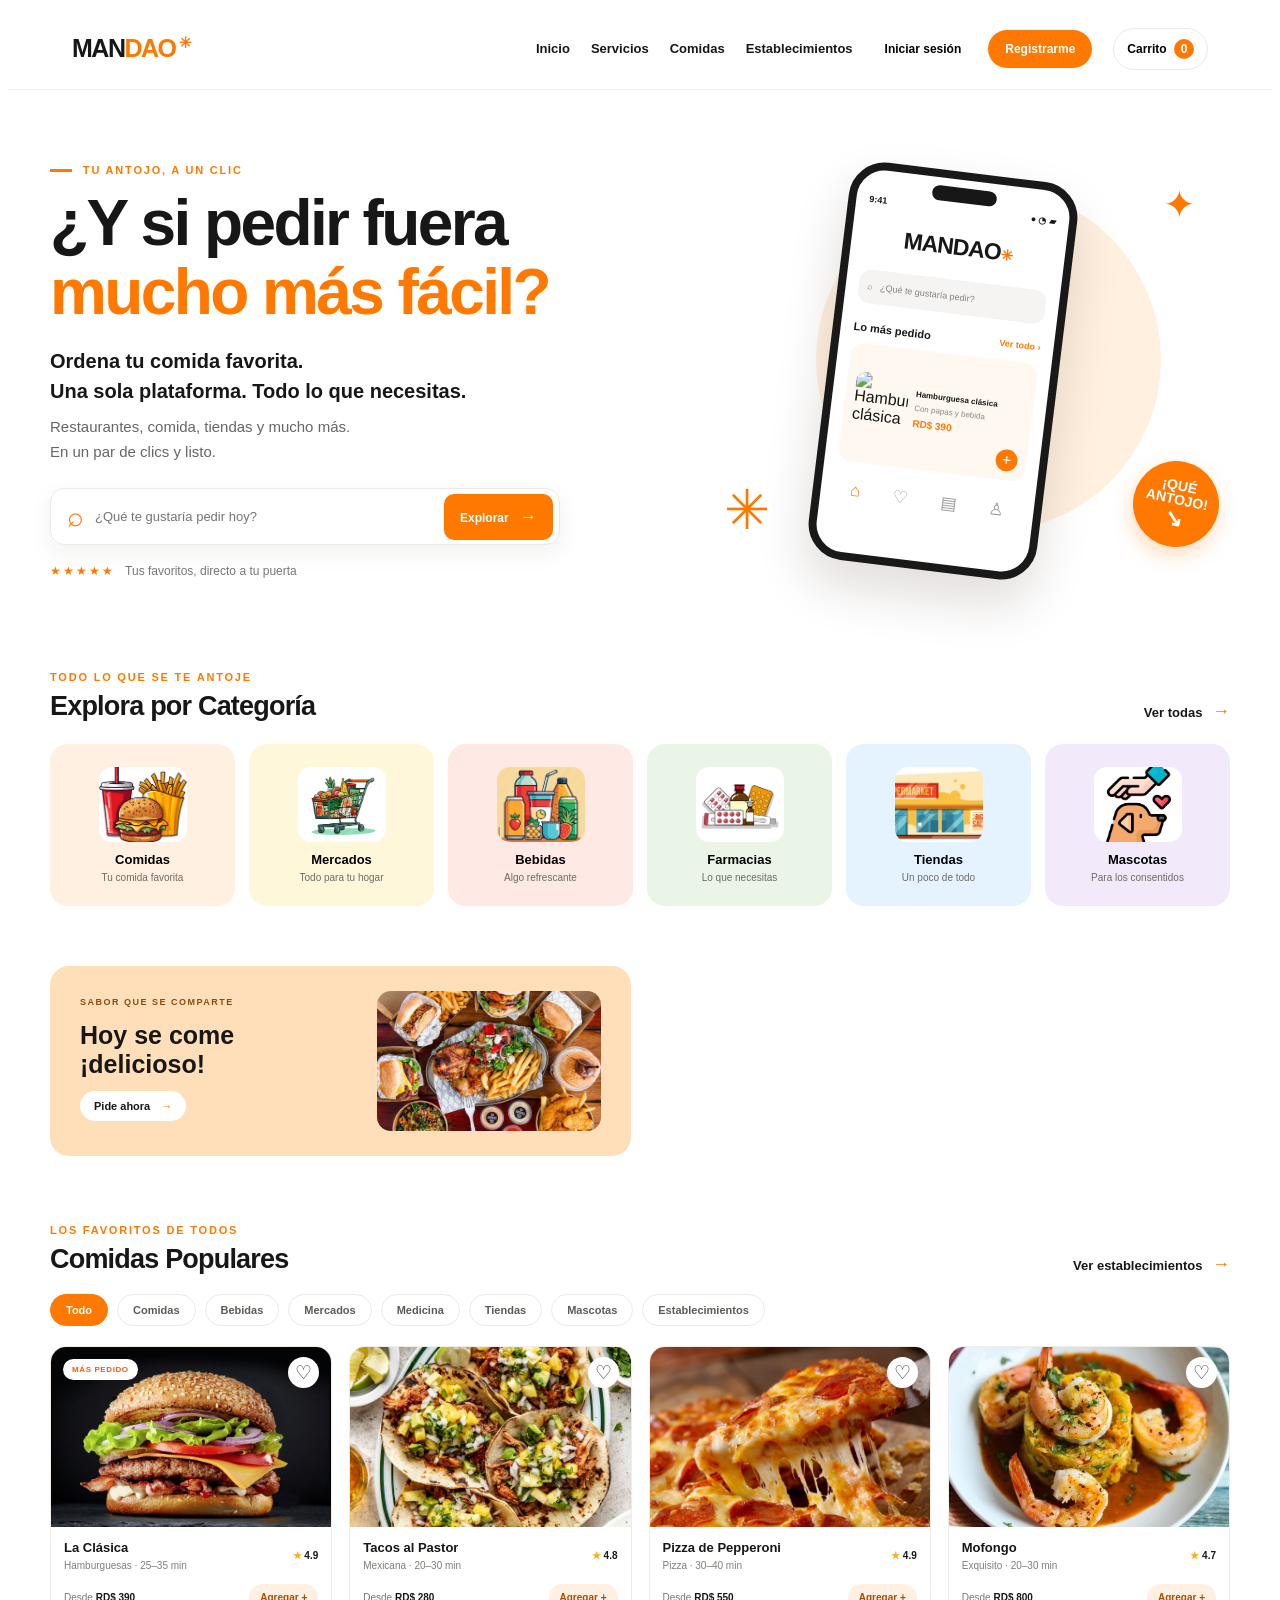
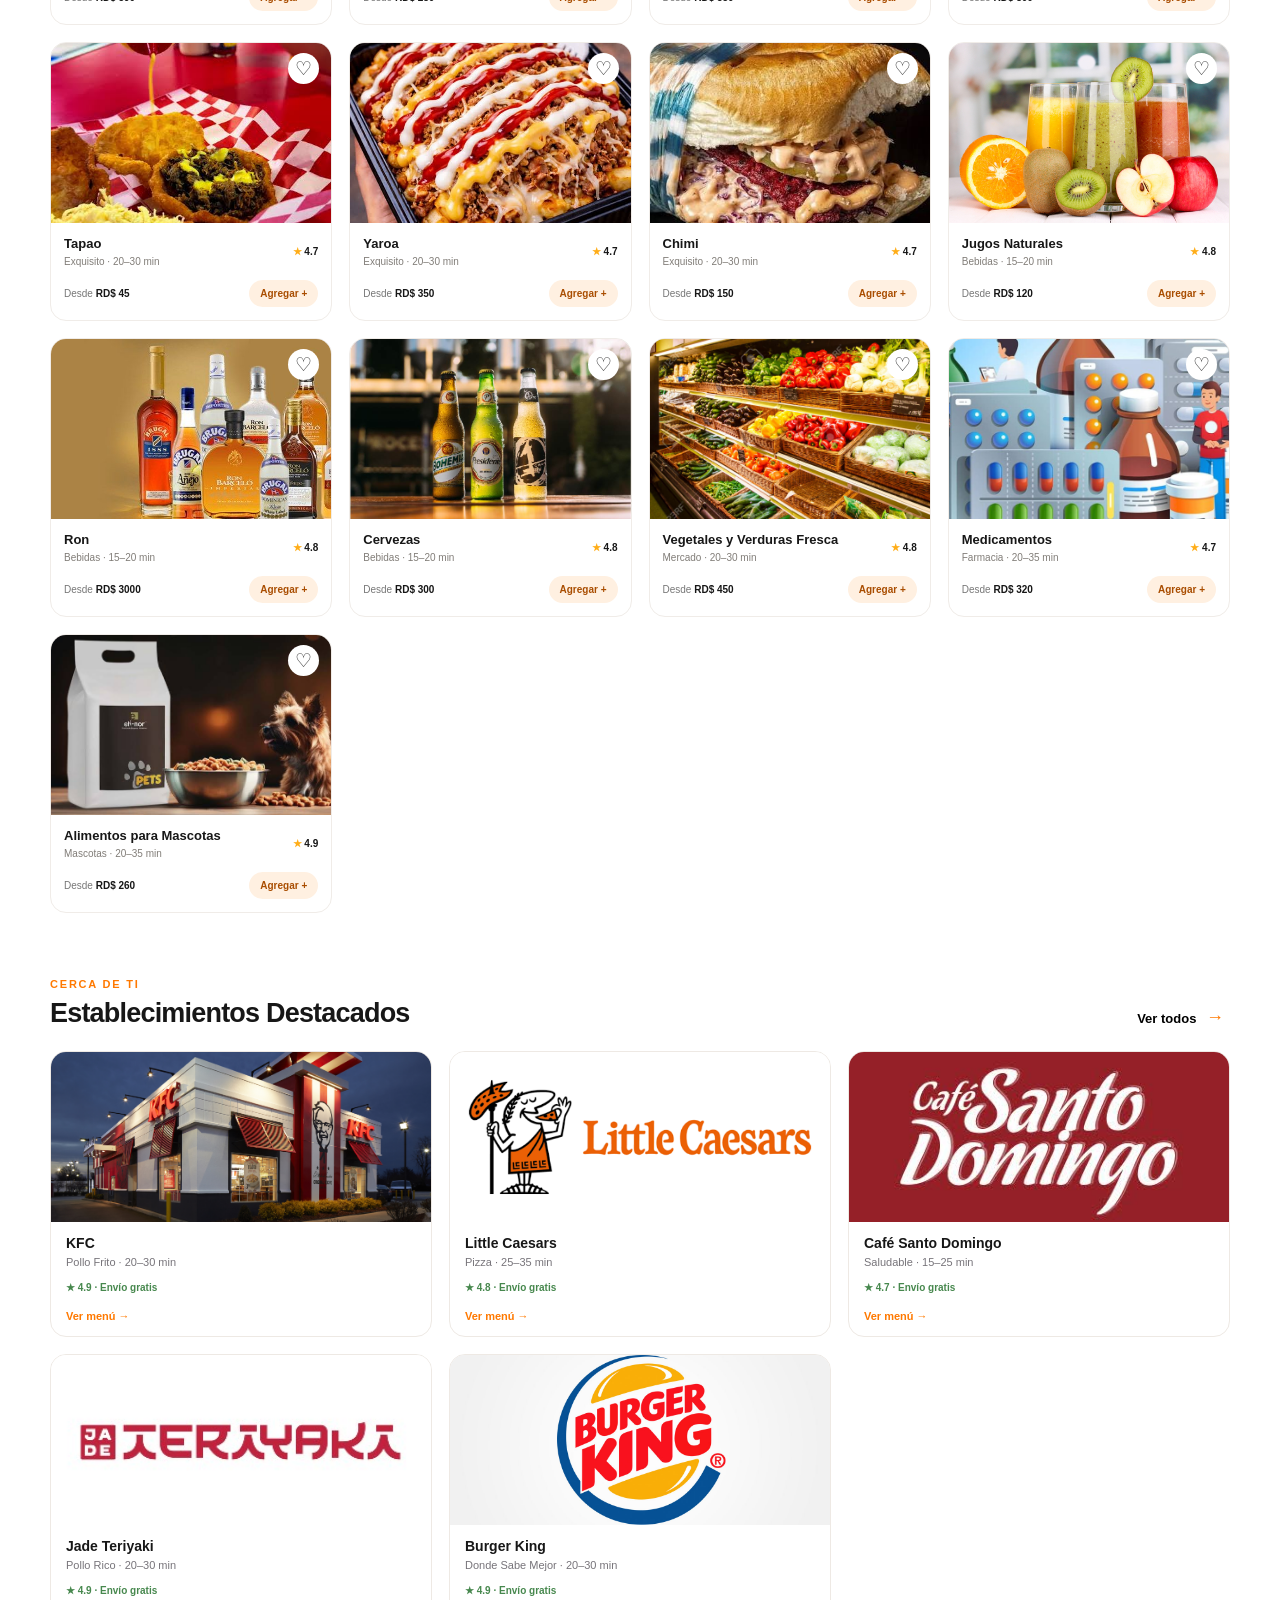
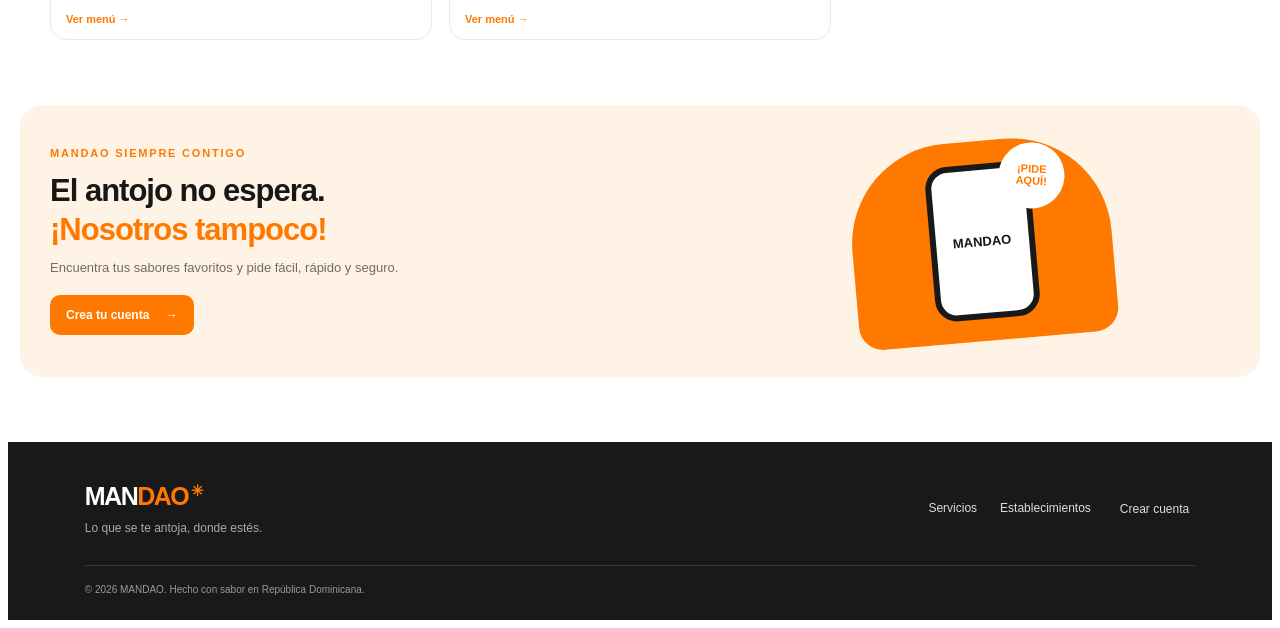
==== commit 45140cf6: "Change stylesheet link from index.css to styles.css" ====
--- a/index.html
+++ b/index.html
@@ -7,7 +7,7 @@
   <meta name="description" content="MANDAO: comida favorita, tiendas y mucho más en una sola plataforma.">
   <title>MANDAO — Tu comida favorita, a un clic</title>
   <link rel="stylesheet" href="normalize.css">
-  <link rel="stylesheet" href="index.css">
+  <link rel="stylesheet" href="styles.css">
 </head>
 <body>
   <header class="site-header">
--- a/styles.css
+++ b/styles.css
@@ -0,0 +1,270 @@
+/* MANDAO | Estilos organizados por secciones */
+@import url('https://fonts.googleapis.com/css2?family=DM+Sans:wght@400;500;600;700;800&family=Montserrat:wght@500;600;700;800;900&display=swap');
+
+/* 1. Variables, base y elementos compartidos */
+:root {
+  --orange: #ff7900;
+  --orange-dark: #f15b13;
+  --ink: #171717;
+  --muted: #77747a;
+  --cream: #fff9f3;
+  --line: #eee9e4;
+}
+* { box-sizing: border-box; }
+html { scroll-behavior: smooth; }
+body { color: var(--ink); background: #fff; font-family: 'DM Sans', sans-serif; }
+a { color: inherit; text-decoration: none; }
+button, input { font: inherit; }
+button { cursor: pointer; }
+[hidden] { display: none !important; }
+.section-wrap { width: 100%; max-width: 1240px; margin: 0 auto; padding-right: 30px; padding-left: 30px; }
+.eyebrow { margin: 0 0 13px; color: var(--orange); font-size: 11px; font-weight: 800; letter-spacing: 1.8px; }
+.section-heading { display: flex; align-items: end; justify-content: space-between; margin-bottom: 22px; }
+.section-heading h2 { margin: 0; font: 800 27px 'Montserrat', sans-serif; letter-spacing: -.8px; }
+.section-heading .eyebrow { margin-bottom: 8px; }
+.text-link { border: 0; background: none; font-size: 13px; font-weight: 700; }
+.text-link span { margin-left: 6px; color: var(--orange); font-size: 18px; }
+
+/* 2. Encabezado y navegación */
+.site-header { position: sticky; z-index: 20; top: 0; display: flex; height: 82px; align-items: center; justify-content: space-between; padding: 0 max(5vw, 24px); border-bottom: 1px solid #f0eeeb; background: #fff; }
+.logo { font: 900 25px 'Montserrat', sans-serif; letter-spacing: -1.5px; white-space: nowrap; }
+.logo span { color: var(--orange); }
+.logo i { margin-left: 3px; color: var(--orange); font-size: 15px; font-style: normal; vertical-align: top; }
+.menu { display: flex; align-items: center; gap: 21px; font-size: 13px; font-weight: 600; }
+.menu > a:hover, .footer-links a:hover { color: var(--orange); }
+.nav-login, .nav-register, .cart-button { border: 0; font-size: 12px; font-weight: 700; }
+.nav-login { margin-left: 5px; background: none; }
+.nav-register { padding: 12px 17px; border-radius: 999px; background: var(--orange); color: #fff; }
+.cart-button { padding: 10px 13px; border: 1px solid var(--line); border-radius: 999px; background: white; }
+.cart-button span { display: inline-grid; width: 20px; height: 20px; place-items: center; margin-left: 4px; border-radius: 50%; background: var(--orange); color: white; }
+.menu-toggle { display: none; width: 38px; padding: 5px; border: 0; background: none; }
+.menu-toggle span { display: block; height: 3px; margin: 5px 0; border-radius: 3px; background: var(--orange); }
+
+/* 3. Portada y maqueta del teléfono */
+.hero { display: grid; max-width: 1240px; min-height: 550px; grid-template-columns: 1fr 1fr; align-items: center; gap: 30px; overflow: hidden; margin: auto; padding: 56px 30px 60px; }
+.hero-copy { position: relative; z-index: 2; }
+.hero .eyebrow span { display: inline-block; width: 22px; height: 3px; margin-right: 6px; background: var(--orange); vertical-align: middle; }
+.hero h1 { max-width: 580px; margin: 0 0 19px; font: 800 clamp(40px, 5vw, 64px)/1.08 'Montserrat', sans-serif; letter-spacing: -2.6px; }
+.hero h1 em, .app-banner h2 em { color: var(--orange); font-style: normal; }
+.hero-lead { margin: 0 0 9px; font: 700 20px/1.5 'Montserrat', sans-serif; }
+.hero-description { margin: 0 0 24px; color: #666; font-size: 15px; line-height: 1.65; }
+.search-form { display: flex; max-width: 510px; height: 57px; align-items: center; gap: 9px; padding: 5px 6px 5px 16px; border: 1px solid var(--line); border-radius: 14px; box-shadow: 0 8px 25px #241b1010; }
+.search-form > span { color: var(--orange); font-size: 28px; line-height: 1; }
+.search-form input { min-width: 0; flex: 1; border: 0; outline: 0; font-size: 13px; }
+.search-form button, .app-button { padding: 13px 16px; border: 0; border-radius: 10px; background: var(--orange); color: white; font-size: 12px; font-weight: 700; }
+.search-form button b { margin-left: 8px; font-size: 17px; }
+.hero-note { margin-top: 19px; color: #777; font-size: 12px; }
+.note-stars { margin-right: 7px; color: var(--orange); letter-spacing: 2px; }
+.hero-art { position: relative; display: flex; height: 450px; align-items: center; justify-content: center; }
+.orange-sun { position: absolute; top: 9%; right: 12%; width: 345px; height: 345px; border-radius: 50%; background: #fff0df; }
+.phone { position: relative; z-index: 2; width: 230px; height: 400px; padding: 20px 13px 14px; transform: rotate(7deg); border: 8px solid #191919; border-radius: 36px; background: #fff; box-shadow: 0 25px 50px #341d1026; }
+.phone-island { position: absolute; top: 8px; left: 50%; width: 65px; height: 15px; transform: translateX(-50%); border-radius: 12px; background: #171717; }
+.phone-top { display: flex; justify-content: space-between; margin: 5px 0 19px; font-size: 9px; font-weight: 700; }
+.phone-logo { text-align: center; font: 900 23px 'Montserrat', sans-serif; letter-spacing: -1px; }
+.phone-logo i { color: var(--orange); font-size: 15px; font-style: normal; }
+.phone-search { margin: 19px 0 18px; padding: 12px 9px; border-radius: 12px; background: #f6f4f2; color: #85817b; font-size: 9px; }
+.phone-label { margin-bottom: 10px; font-size: 11px; font-weight: 800; }
+.phone-label span { float: right; color: var(--orange); font-size: 9px; }
+.phone-food { position: relative; display: flex; height: 119px; align-items: center; gap: 7px; padding: 9px; border-radius: 13px; background: #fff8f0; }
+.phone-food img { width: 54px; height: 63px; border-radius: 10px; object-fit: cover; }
+.phone-food b, .phone-food small, .phone-food strong { display: block; font-size: 8px; }
+.phone-food small { margin: 5px 0; color: #888; }
+.phone-food strong { color: var(--orange); font-size: 10px; }
+.phone-food button { position: absolute; right: 9px; bottom: 9px; width: 22px; height: 22px; border: 0; border-radius: 50%; background: var(--orange); color: white; }
+.phone-tabs { display: flex; justify-content: space-around; margin-top: 19px; color: #999; font-size: 17px; }
+.phone-tabs span:first-child { color: var(--orange); }
+.doodle { position: absolute; color: var(--orange); font-size: 55px; }
+.doodle-left { bottom: 12%; left: 12%; }
+.doodle-right { top: 8%; right: 6%; font-size: 39px; }
+.hero-sticker { position: absolute; z-index: 4; right: 2%; bottom: 11%; display: grid; width: 86px; height: 86px; transform: rotate(12deg); place-content: center; border-radius: 50%; background: var(--orange); color: white; text-align: center; font: 900 14px/1.05 'Montserrat', sans-serif; box-shadow: 0 8px 20px #ff790044; }
+.hero-sticker span { font-size: 22px; }
+
+/* 4. Categorías */
+.categories { padding-top: 15px; padding-bottom: 60px; }
+.category-grid { display: grid; grid-template-columns: repeat(6, 1fr); gap: 14px; }
+.category-card { display: flex; min-width: 0; min-height: 162px; flex-direction: column; align-items: center; justify-content: center; padding: 13px 12px; border: 0; border-radius: 18px; transition: transform .2s, box-shadow .2s; }
+.category-card:hover { transform: translateY(-5px); box-shadow: 0 12px 25px #271e1512; }
+.category-card img { width: 88px; height: 75px; margin-bottom: 10px; border-radius: 13px; object-fit: cover; }
+.category-card b { font-size: 13px; }
+.category-card small { margin-top: 5px; color: #706b66; font-size: 10px; }
+.cat-orange { background: #fff0e1; }
+.cat-yellow { background: #fff7d9; }
+.cat-pink { background: #ffe9e5; }
+.cat-green { background: #eaf5e8; }
+.cat-blue { background: #e5f2ff; }
+.cat-lilac { background: #f2eafa; }
+
+/* 5. Promociones */
+.promo-strip { display: grid; grid-template-columns: 1fr 1fr; gap: 18px; padding-bottom: 68px; }
+.promo { position: relative; display: flex; height: 190px; justify-content: space-between; overflow: hidden; padding: 25px 30px; border-radius: 19px; }
+.promo-food { background: #ffdfb9; }
+.promo-pay { background: #ffe3d9; }
+.promo-kicker { color: #8d4c0c; font-size: 9px; font-weight: 800; letter-spacing: 1.5px; }
+.promo h3 { margin: 12px 0; font: 800 25px/1.16 'Montserrat', sans-serif; }
+.promo a { display: inline-block; padding: 9px 14px; border-radius: 999px; background: #fff; font-size: 11px; font-weight: 700; }
+.promo a span { margin-left: 8px; color: var(--orange); }
+.promo img { width: 43%; height: 100%; align-self: center; border-radius: 14px; object-fit: cover; }
+
+/* 6. Catálogo de productos */
+.popular { padding-bottom: 65px; scroll-margin-top: 100px; }
+.filter-row { display: flex; flex-wrap: wrap; gap: 9px; margin: -3px 0 20px; }
+.filter-chip { padding: 9px 15px; border: 1px solid var(--line); border-radius: 999px; background: white; color: #5e5a55; font-size: 11px; font-weight: 700; }
+.filter-chip:hover, .filter-chip.is-active { border-color: var(--orange); background: var(--orange); color: white; }
+.food-grid { display: grid; grid-template-columns: repeat(4, 1fr); gap: 17px; }
+.food-card { overflow: hidden; border: 1px solid #f0ece8; border-radius: 16px; background: #fff; transition: transform .2s, box-shadow .2s; }
+.food-card:hover { transform: translateY(-4px); box-shadow: 0 12px 25px #271e1510; }
+.food-photo { position: relative; height: 180px; overflow: hidden; background: #f4eee8; }
+.food-photo > img { width: 100%; height: 100%; object-fit: cover; transition: transform .25s; }
+.food-card:hover .food-photo > img { transform: scale(1.05); }
+.food-tag { position: absolute; top: 12px; left: 12px; padding: 6px 9px; border-radius: 999px; background: #fff; color: var(--orange-dark); font-size: 8px; font-weight: 800; letter-spacing: .6px; }
+.favorite { position: absolute; top: 10px; right: 12px; width: 31px; height: 31px; border: 0; border-radius: 50%; background: #fff; color: #333; font-size: 19px; }
+.favorite.is-favorite { color: #e83d4e; }
+.food-info, .food-bottom { display: flex; align-items: center; justify-content: space-between; padding: 13px 13px 0; }
+.food-info h3 { margin: 0 0 5px; font-size: 13px; }
+.food-info p { margin: 0; color: #817d78; font-size: 10px; }
+.rating { font-size: 10px; white-space: nowrap; }
+.rating:first-letter { color: #ffad18; }
+.food-bottom { padding: 13px; color: #777; font-size: 10px; }
+.food-bottom > span b { color: var(--ink); }
+.add-button { padding: 8px 11px; border: 0; border-radius: 999px; background: #fff0e1; color: #a94d00; font-size: 10px; font-weight: 800; }
+.add-button:hover { background: var(--orange); color: white; }
+.empty-message { padding: 35px 10px; color: var(--muted); text-align: center; }
+
+/* 7. Establecimientos */
+.establishments { padding-bottom: 65px; scroll-margin-top: 100px; }
+.establishment-grid { display: grid; grid-template-columns: repeat(3, 1fr); gap: 17px; }
+.establishment-card { overflow: hidden; border: 1px solid var(--line); border-radius: 16px; transition: transform .2s, box-shadow .2s; }
+.establishment-card:hover { transform: translateY(-3px); box-shadow: 0 12px 25px #271e1510; }
+.establishment-card > a { position: relative; display: block; height: 100%; color: inherit; }
+.establishment-card > a > img { display: block; width: 100%; height: 170px; object-fit: cover; }
+.establishment-card > a > div { padding: 13px 15px 15px; }
+.establishment-open { display: block; padding: 0 15px 14px; color: var(--orange); font-size: 11px; }
+.establishment-card h3 { margin: 0 0 5px; font-size: 14px; }
+.establishment-card p { margin: 0 0 9px; color: var(--muted); font-size: 11px; }
+.establishment-card span { color: #47884e; font-size: 10px; font-weight: 700; }
+
+/* 8. Llamado a registrarse y pie de página */
+.app-banner { display: flex; min-height: 270px; align-items: center; justify-content: space-between; overflow: hidden; margin-bottom: 65px; padding-top: 36px; padding-bottom: 36px; border-radius: 22px; background: #fff3e6; }
+.app-banner h2 { margin: 0 0 10px; font: 800 31px/1.25 'Montserrat', sans-serif; letter-spacing: -1px; }
+.app-banner > div:first-child > p:not(.eyebrow) { margin: 0 0 20px; color: #726b65; font-size: 13px; }
+.app-button { display: inline-block; }
+.app-button span { margin-left: 13px; }
+.app-art { position: relative; display: grid; width: 260px; height: 200px; place-items: center; margin-right: 10%; transform: rotate(-5deg); border-radius: 100px 100px 24px 24px; background: var(--orange); }
+.app-phone { position: relative; display: grid; width: 105px; height: 155px; place-content: center; border: 6px solid #191919; border-radius: 22px; background: white; text-align: center; }
+.app-phone span { font: 900 13px 'Montserrat', sans-serif; }
+.app-phone b { position: absolute; top: -23px; right: -41px; display: grid; width: 66px; height: 66px; transform: rotate(8deg); place-content: center; border-radius: 50%; background: #fff; color: var(--orange); text-align: center; font: 900 11px/1.05 'Montserrat', sans-serif; }
+footer { display: grid; grid-template-columns: 1fr auto; align-items: center; gap: 10px 30px; padding: 40px max(6vw, 30px) 25px; background: #191919; color: white; }
+.footer-logo { color: #fff; }
+.footer-logo + p { grid-column: 1; margin: 0; color: #aaa; font-size: 12px; }
+.footer-links { display: flex; grid-column: 2; grid-row: 1 / 3; gap: 23px; color: #ddd; font-size: 12px; }
+.footer-links button { border: 0; background: none; color: inherit; font-size: inherit; }
+footer small { grid-column: 1 / -1; margin-top: 20px; padding-top: 18px; border-top: 1px solid #393939; color: #999; font-size: 10px; }
+
+/* 9. Ventanas del carrito y cuenta */
+.site-dialog { position: fixed; width: min(440px, calc(100% - 30px)); max-height: 85vh; padding: 30px; border: 0; border-radius: 20px; box-shadow: 0 20px 80px #0003; }
+.site-dialog::backdrop { background: #17171788; backdrop-filter: blur(3px); }
+.site-dialog h2 { margin: 0 0 22px; font: 800 25px 'Montserrat', sans-serif; }
+.dialog-close { position: absolute; top: 14px; right: 17px; border: 0; background: none; color: #777; font-size: 27px; }
+.cart-items { max-height: 40vh; overflow-y: auto; }
+.cart-empty { padding: 15px 0; color: var(--muted); font-size: 13px; }
+.cart-item { display: flex; align-items: center; justify-content: space-between; gap: 12px; padding: 13px 0; border-bottom: 1px solid var(--line); }
+.cart-item b, .cart-item small { display: block; }
+.cart-item b { font-size: 13px; }
+.cart-item small { margin-top: 4px; color: var(--muted); font-size: 10px; }
+.quantity-control { display: flex; align-items: center; gap: 10px; }
+.quantity-control button { width: 27px; height: 27px; border: 0; border-radius: 50%; background: #fff0e1; color: #a94d00; font-weight: 800; }
+.quantity-control span { min-width: 12px; text-align: center; font-size: 12px; }
+.cart-total { display: flex; justify-content: space-between; margin: 20px 0; font-size: 15px; }
+.checkout-button { width: 100%; padding: 14px; border: 0; border-radius: 11px; background: var(--orange); color: #fff; font-weight: 800; }
+.checkout-button:disabled { cursor: not-allowed; background: #ccc; }
+.account-form { display: grid; gap: 14px; }
+.account-form label { display: grid; gap: 6px; font-size: 11px; font-weight: 700; }
+.account-form input { width: 100%; padding: 12px; border: 1px solid var(--line); border-radius: 9px; outline-color: var(--orange); font-size: 13px; }
+.form-notice { min-height: 18px; margin: 0; color: #3a8747; font-size: 12px; line-height: 1.5; }
+.toast { position: fixed; z-index: 30; right: 24px; bottom: 24px; padding: 13px 18px; transform: translateY(20px); border-radius: 12px; background: #191919; color: white; font-size: 13px; opacity: 0; pointer-events: none; transition: opacity .2s, transform .2s; }
+.toast-visible { transform: translateY(0); opacity: 1; }
+
+/* 10. Adaptación a tablets */
+@media (max-width: 900px) {
+  .site-header { height: 72px; }
+  .menu { gap: 12px; font-size: 11px; }
+  .nav-login { margin-left: 0; }
+  .hero { grid-template-columns: 1.05fr .95fr; gap: 5px; padding-top: 40px; }
+  .hero h1 { font-size: 48px; }
+  .hero-art { transform: scale(.9); }
+  .category-grid { grid-template-columns: repeat(3, 1fr); }
+  .food-grid { grid-template-columns: repeat(2, 1fr); }
+  .food-photo { height: 210px; }
+}
+
+/* 11. Adaptación a móviles */
+@media (max-width: 680px) {
+  .site-header { height: 68px; padding: 0 20px; }
+  .logo { font-size: 23px; }
+  .menu-toggle { display: block; }
+  .menu { position: absolute; top: 67px; right: 0; left: 0; display: none; flex-direction: column; align-items: stretch; gap: 0; padding: 17px 22px 22px; background: #fff; box-shadow: 0 14px 20px #00000012; }
+  .menu.menu-open { display: flex; }
+  .menu > a, .menu > button { padding: 13px 3px; border-bottom: 1px solid #f3efeb; text-align: left; }
+  .menu .nav-login { margin: 5px 0 0; }
+  .menu .nav-register { margin-top: 12px; border: 0; text-align: center; }
+  .menu .cart-button { margin-top: 9px; text-align: center; }
+  .hero { display: flex; flex-direction: column; align-items: stretch; gap: 8px; padding: 43px 22px 25px; }
+  .hero h1 { font-size: 43px; letter-spacing: -1.8px; }
+  .hero-lead { font-size: 17px; }
+  .hero-description { font-size: 14px; }
+  .search-form { min-height: 54px; }
+  .search-form input { font-size: 11px; }
+  .search-form button { padding: 12px 10px; font-size: 10px; }
+  .hero-art { height: 355px; transform: scale(.83); transform-origin: top center; margin-bottom: -45px; }
+  .orange-sun { right: 14%; width: 300px; height: 300px; }
+  .phone { height: 370px; }
+  .section-wrap { padding-right: 21px; padding-left: 21px; }
+  .section-heading h2 { font-size: 22px; }
+  .section-heading .eyebrow { font-size: 9px; }
+  .text-link { font-size: 11px; }
+  .categories { padding-top: 30px; padding-bottom: 46px; }
+  .category-grid { grid-template-columns: repeat(2, 1fr); gap: 10px; }
+  .category-card { min-height: 137px; }
+  .category-card img { width: 80px; height: 64px; }
+  .promo-strip { grid-template-columns: 1fr; gap: 12px; padding-bottom: 50px; }
+  .promo { height: 165px; padding: 21px; }
+  .promo h3 { font-size: 23px; }
+  .promo img { width: 38%; }
+  .popular, .establishments { padding-bottom: 48px; }
+  .filter-row { gap: 7px; }
+  .filter-chip { padding: 8px 11px; font-size: 10px; }
+  .food-grid { gap: 11px; }
+  .food-photo { height: 145px; }
+  .food-info, .food-bottom { padding-right: 10px; padding-left: 10px; }
+  .food-info h3 { font-size: 11px; }
+  .food-info p, .food-bottom { font-size: 9px; }
+  .add-button { padding: 7px 8px; font-size: 9px; }
+  .establishment-grid { grid-template-columns: 1fr; }
+  .establishment-card { display: grid; grid-template-columns: 112px 1fr; align-items: center; }
+  .establishment-card > a { display: grid; height: 100%; grid-template-columns: 112px 1fr; align-items: center; }
+  .establishment-card > a > img { height: 100%; min-height: 112px; }
+  .establishment-open { grid-column: 2; padding-top: 0; }
+  .app-banner { position: relative; display: block; width: auto; min-height: 350px; margin: 0 20px 48px; padding: 27px 22px; }
+  .app-banner h2 { font-size: 26px; }
+  .app-banner > div:first-child > p:not(.eyebrow) { max-width: 235px; font-size: 11px; line-height: 1.6; }
+  .app-art { position: absolute; right: -27px; bottom: -25px; width: 190px; height: 125px; margin: 0; }
+  .app-phone { width: 78px; height: 115px; border-width: 5px; border-radius: 17px; }
+  .app-phone span { font-size: 9px; }
+  .app-phone b { right: -32px; width: 58px; height: 58px; font-size: 10px; }
+  footer { grid-template-columns: 1fr; padding: 32px 22px 20px; }
+  .footer-links { grid-column: 1; grid-row: auto; flex-wrap: wrap; gap: 16px; margin-top: 12px; font-size: 10px; }
+  footer small { grid-column: 1; font-size: 10px; }
+  .site-dialog { padding: 26px 22px; }
+  .toast { right: 15px; bottom: 15px; left: 15px; text-align: center; }
+}
+
+@media (max-width: 390px) {
+  .hero h1 { font-size: 37px; }
+  .hero-art { height: 315px; transform: scale(.73); margin-bottom: -40px; }
+  .section-heading h2 { font-size: 20px; }
+  .food-photo { height: 126px; }
+  .food-tag { padding: 5px 7px; font-size: 7px; }
+  .food-info { align-items: flex-start; }
+  .rating { font-size: 9px; }
+}
+
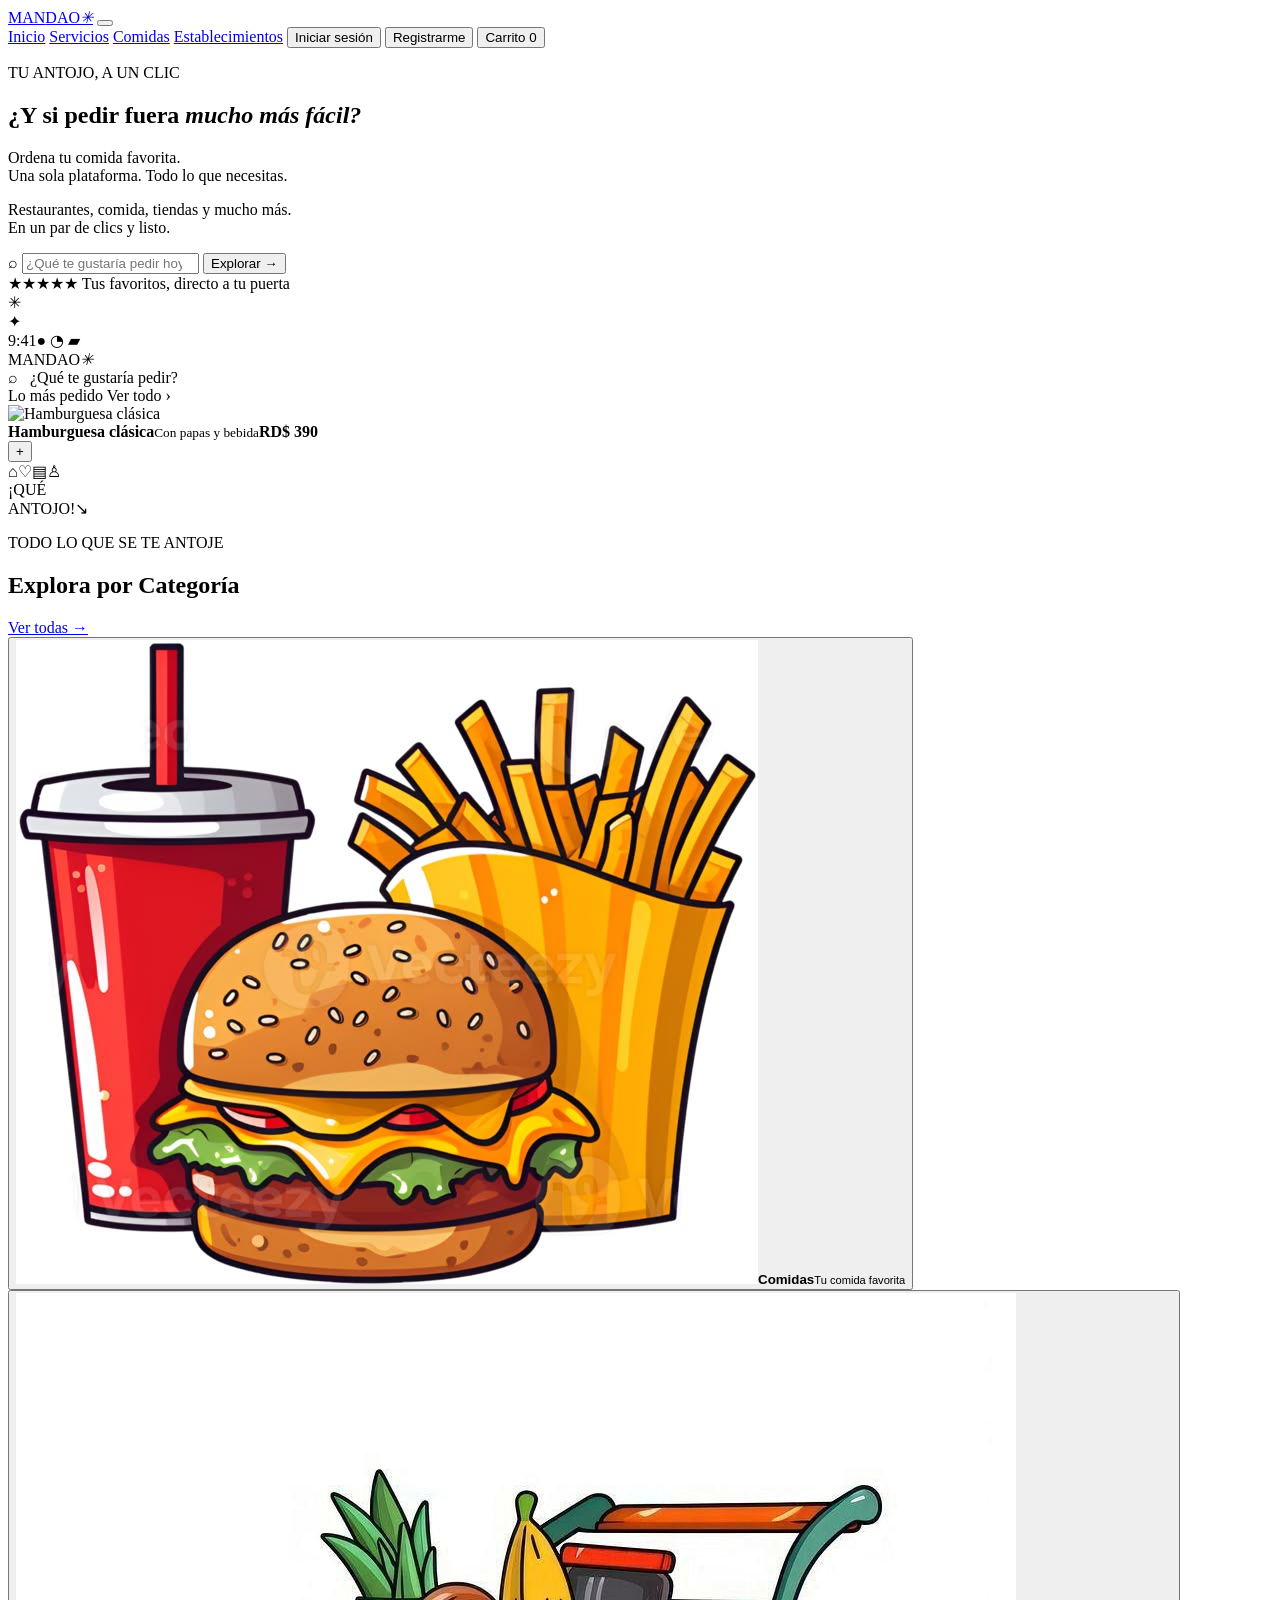
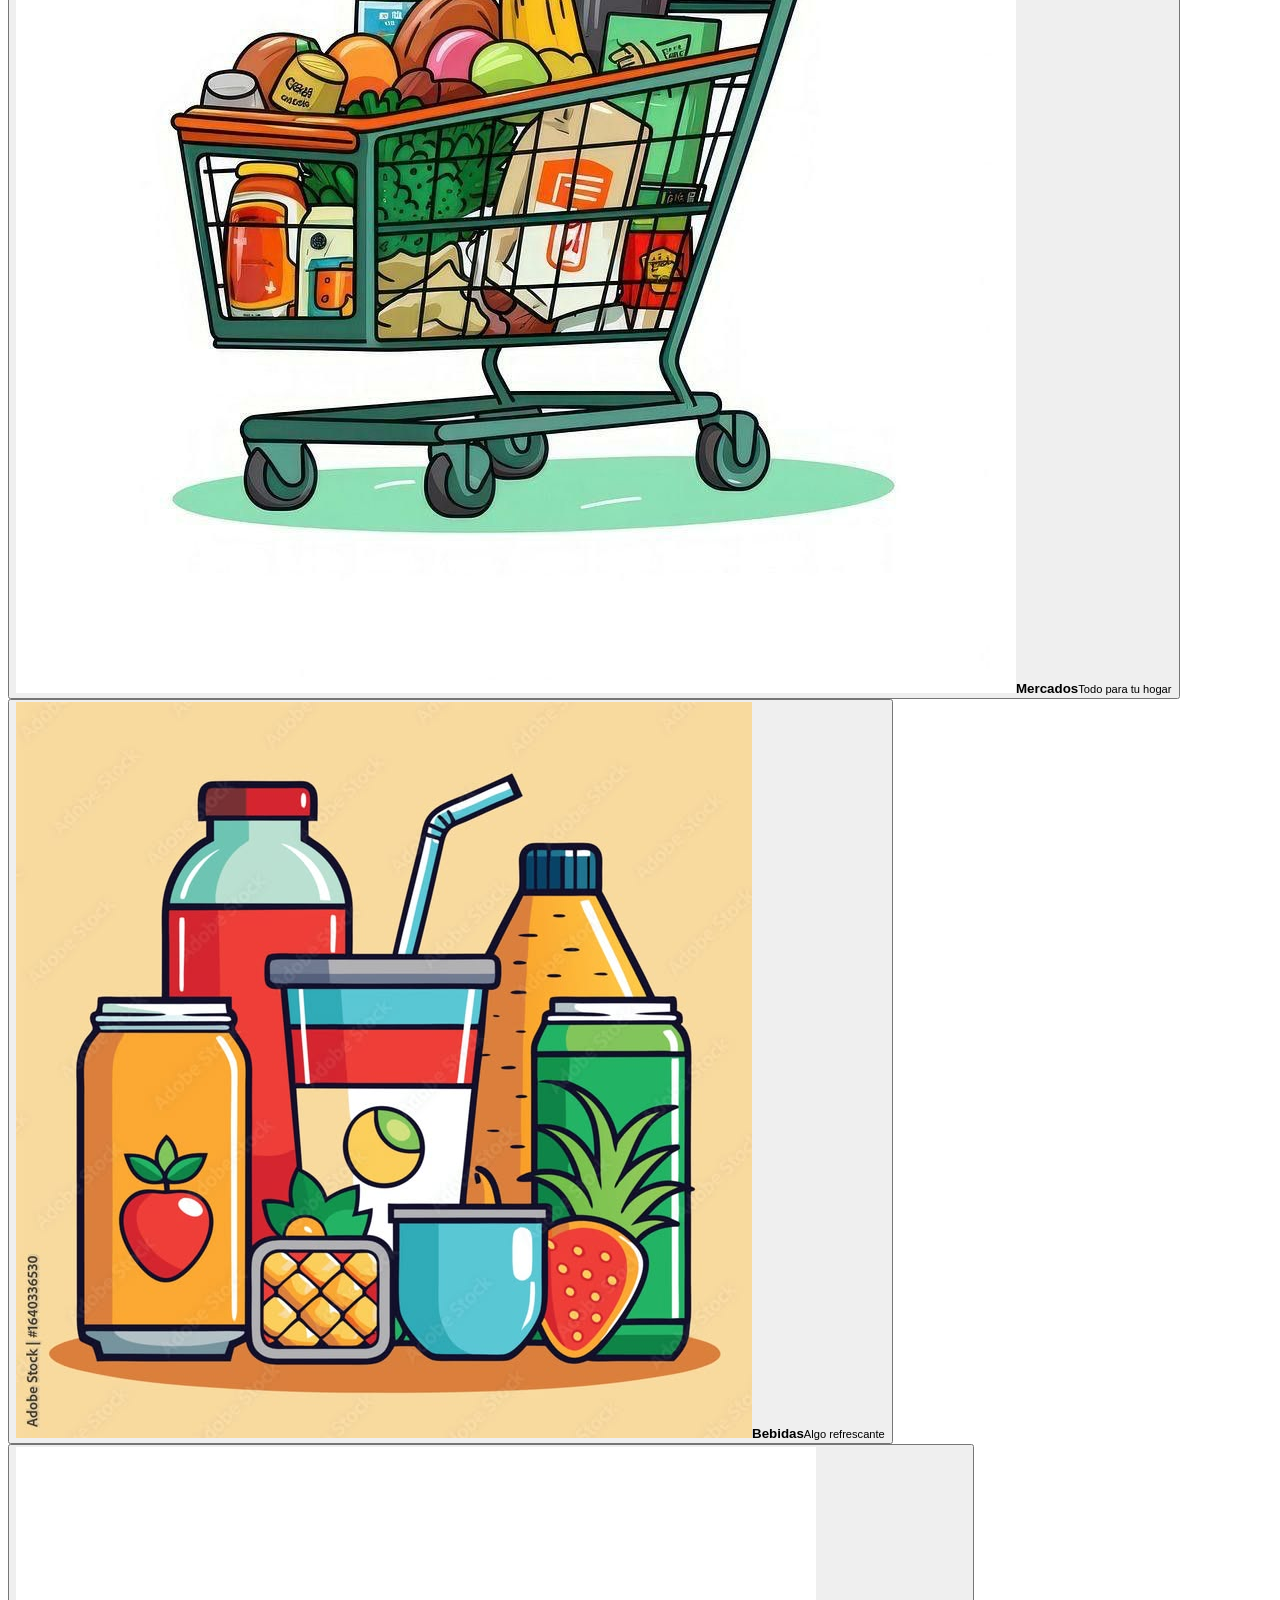
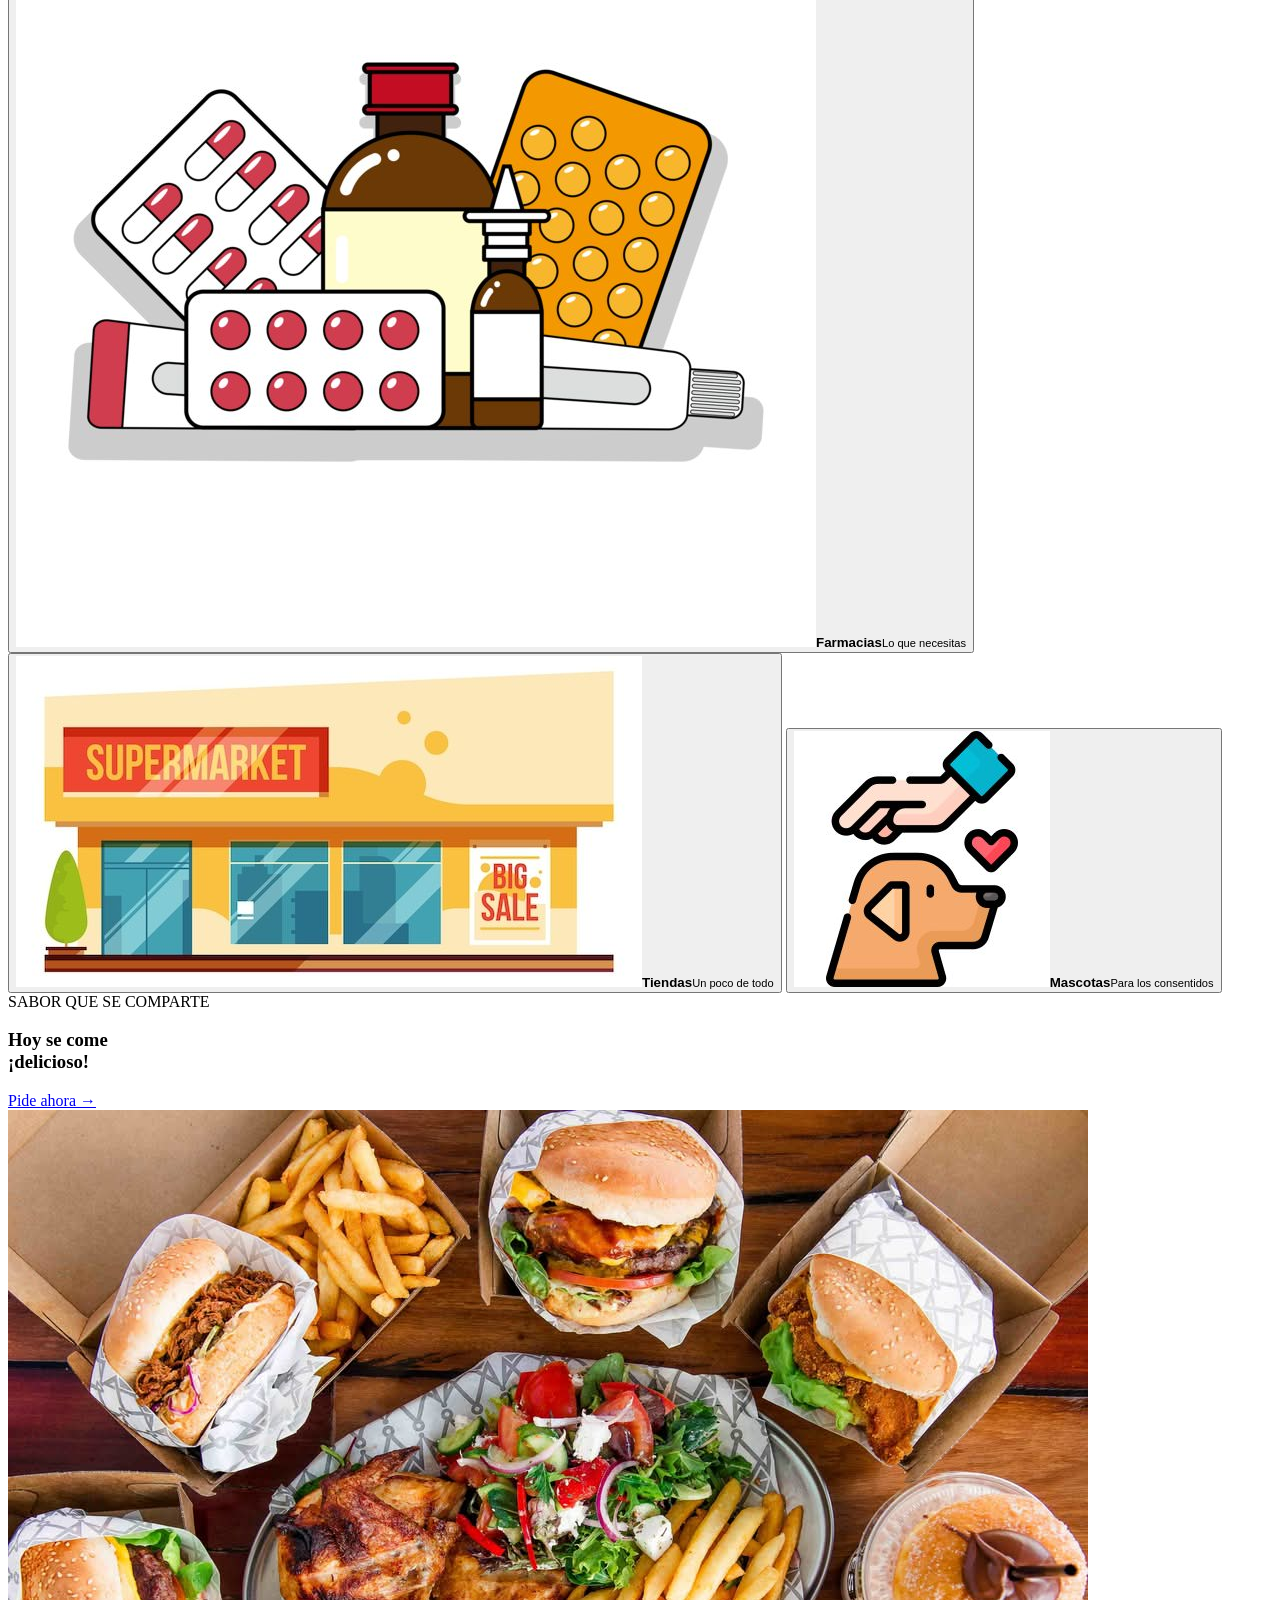
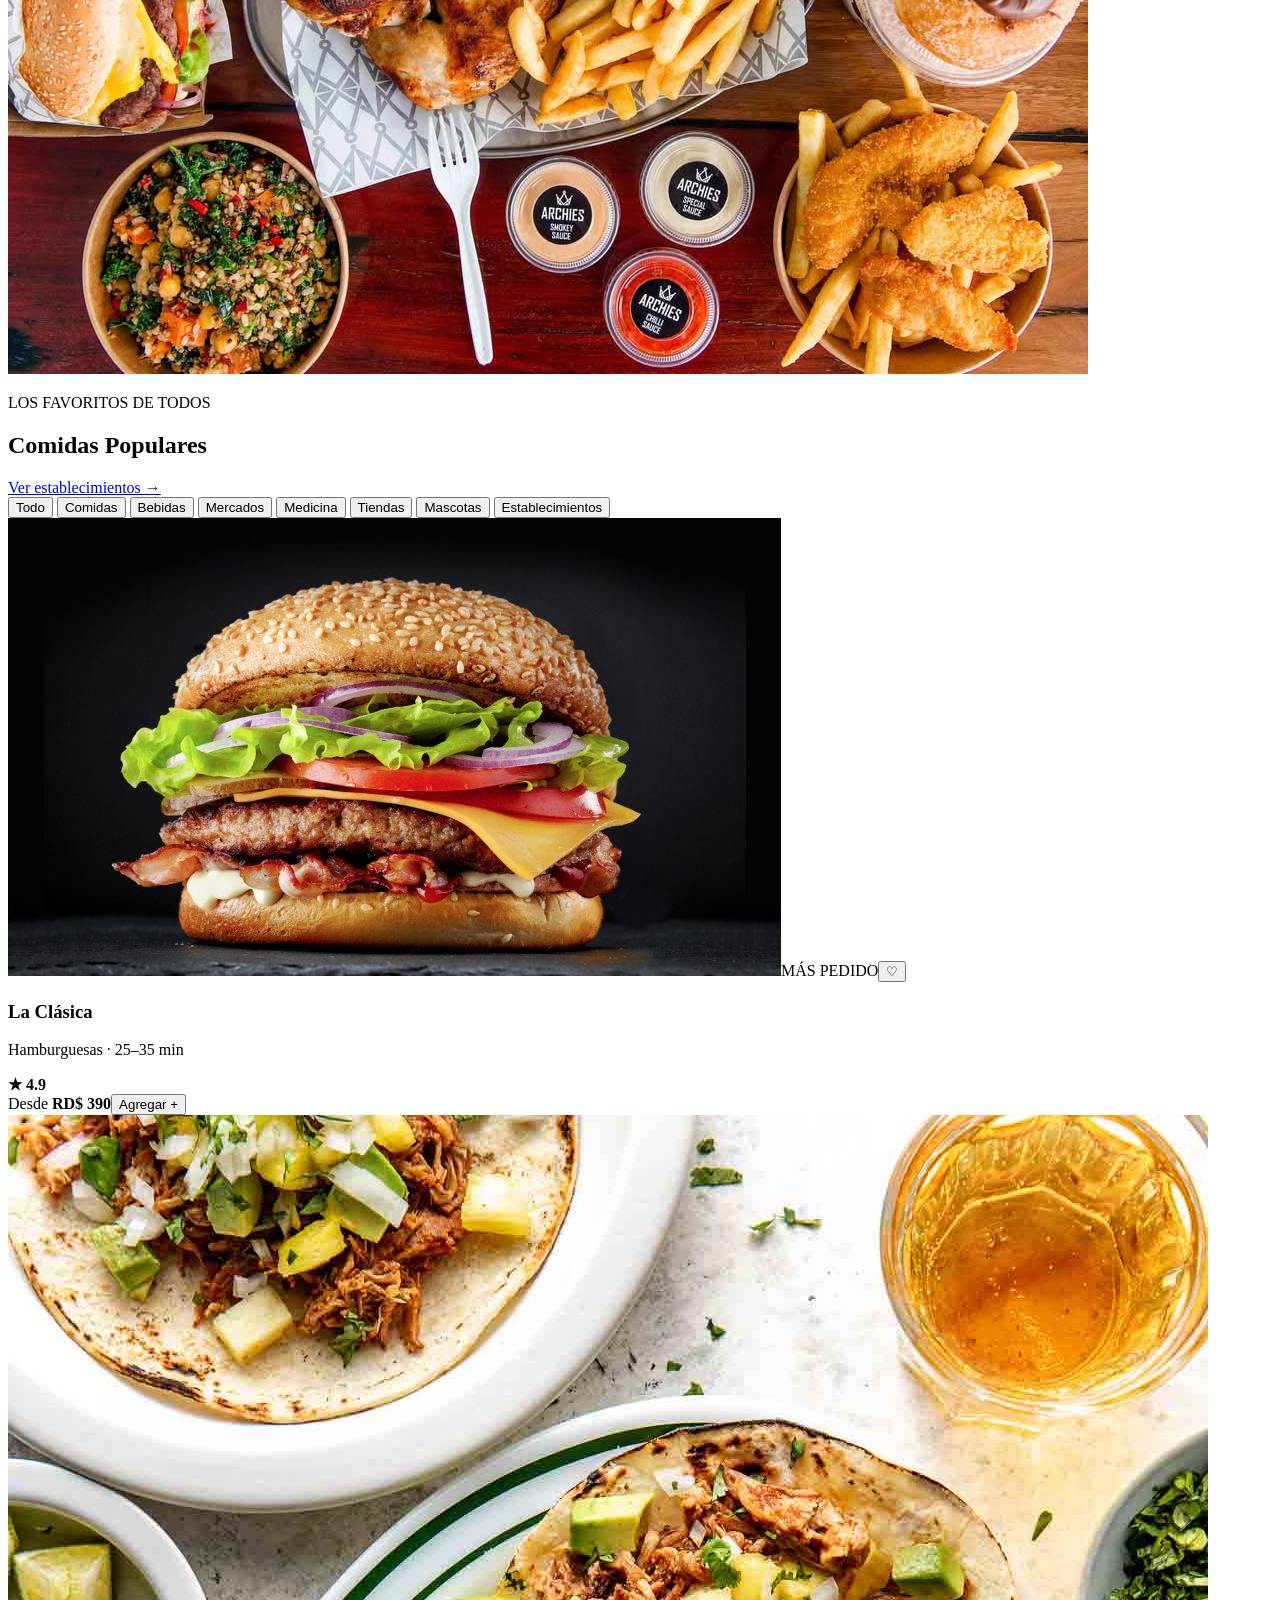
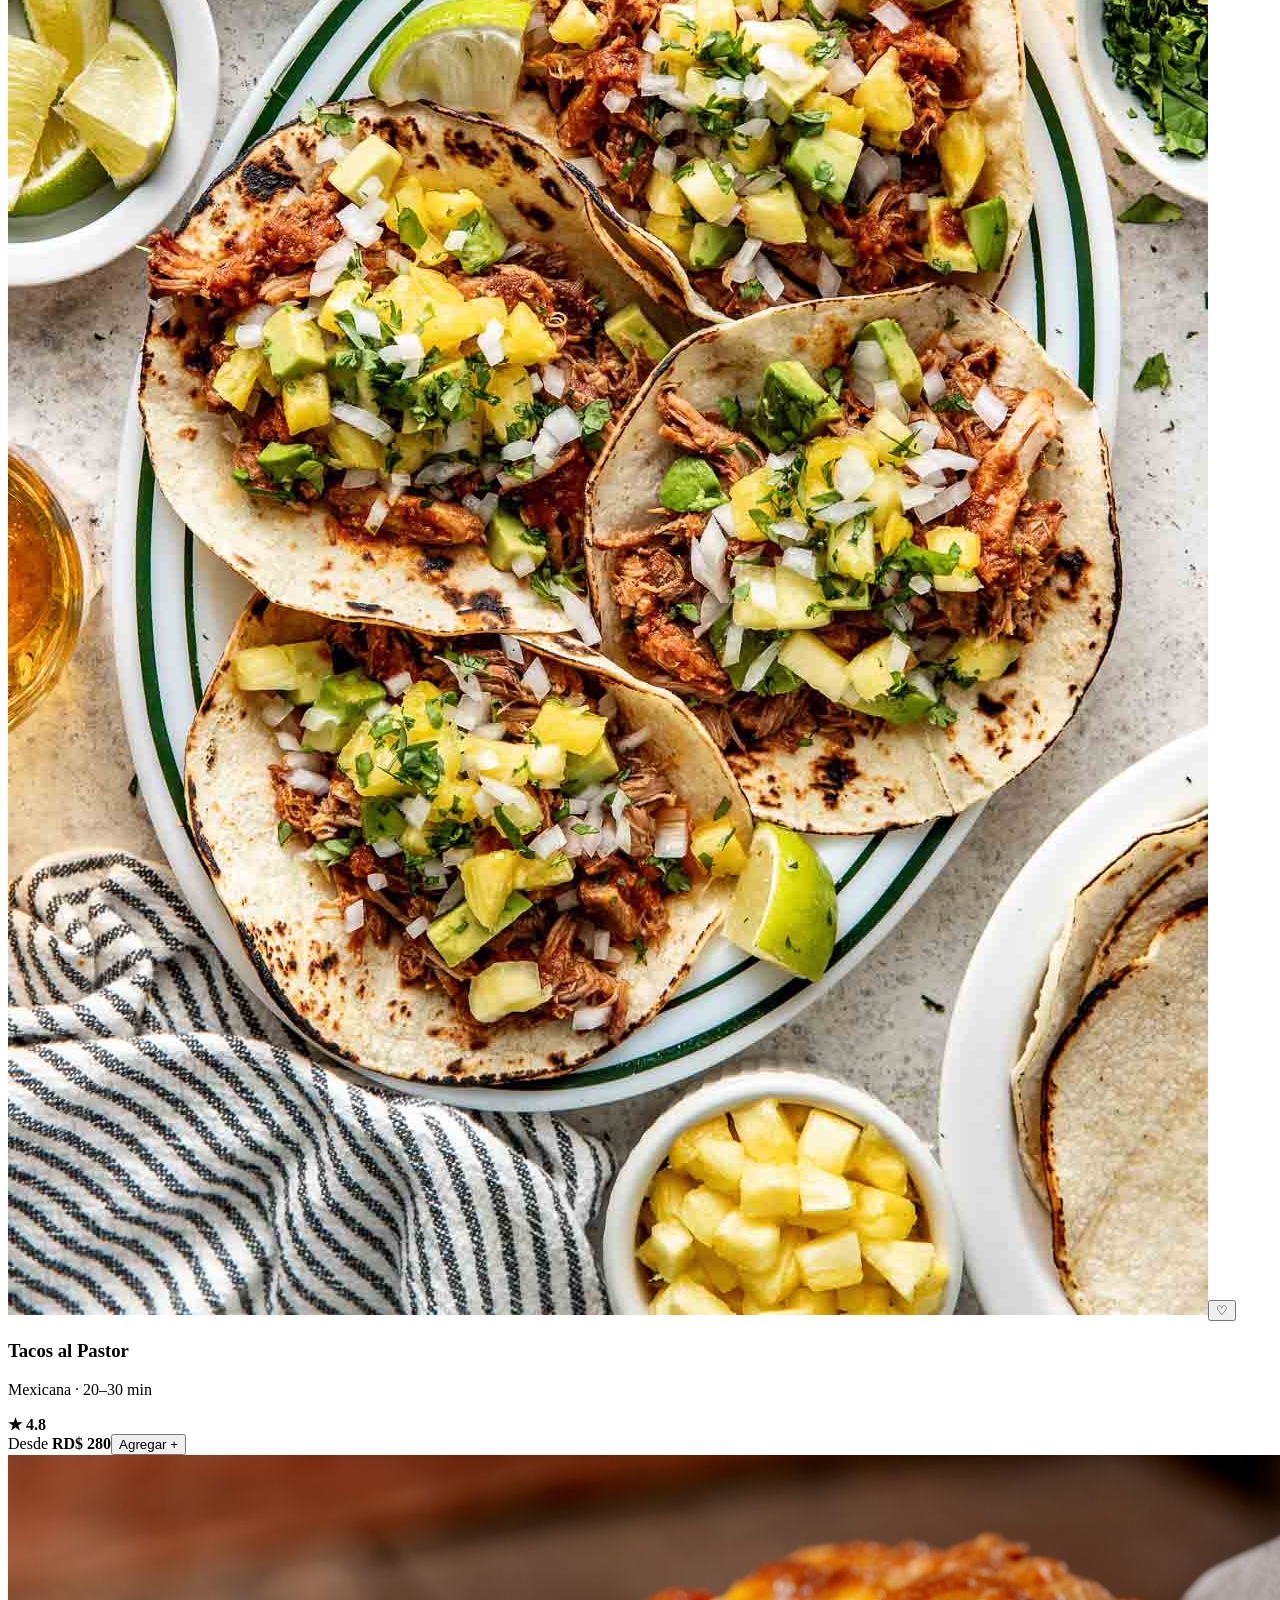
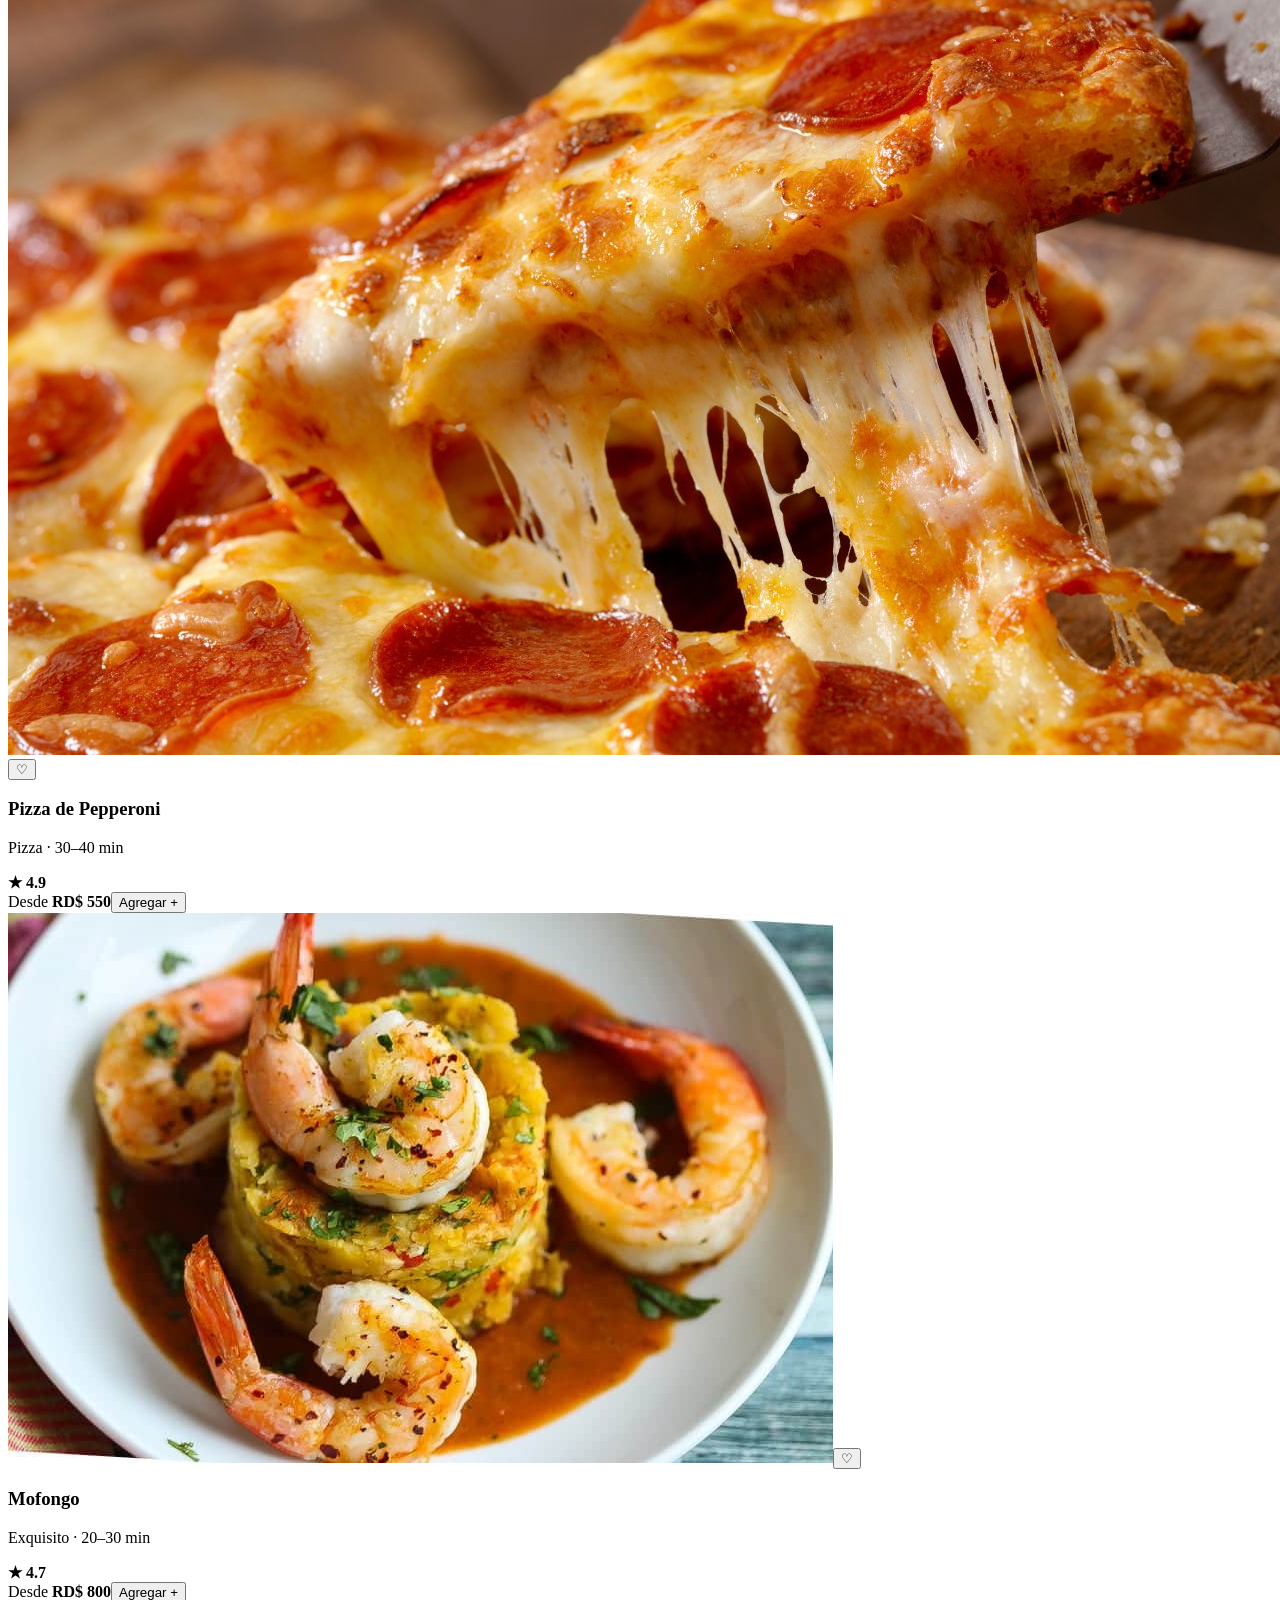
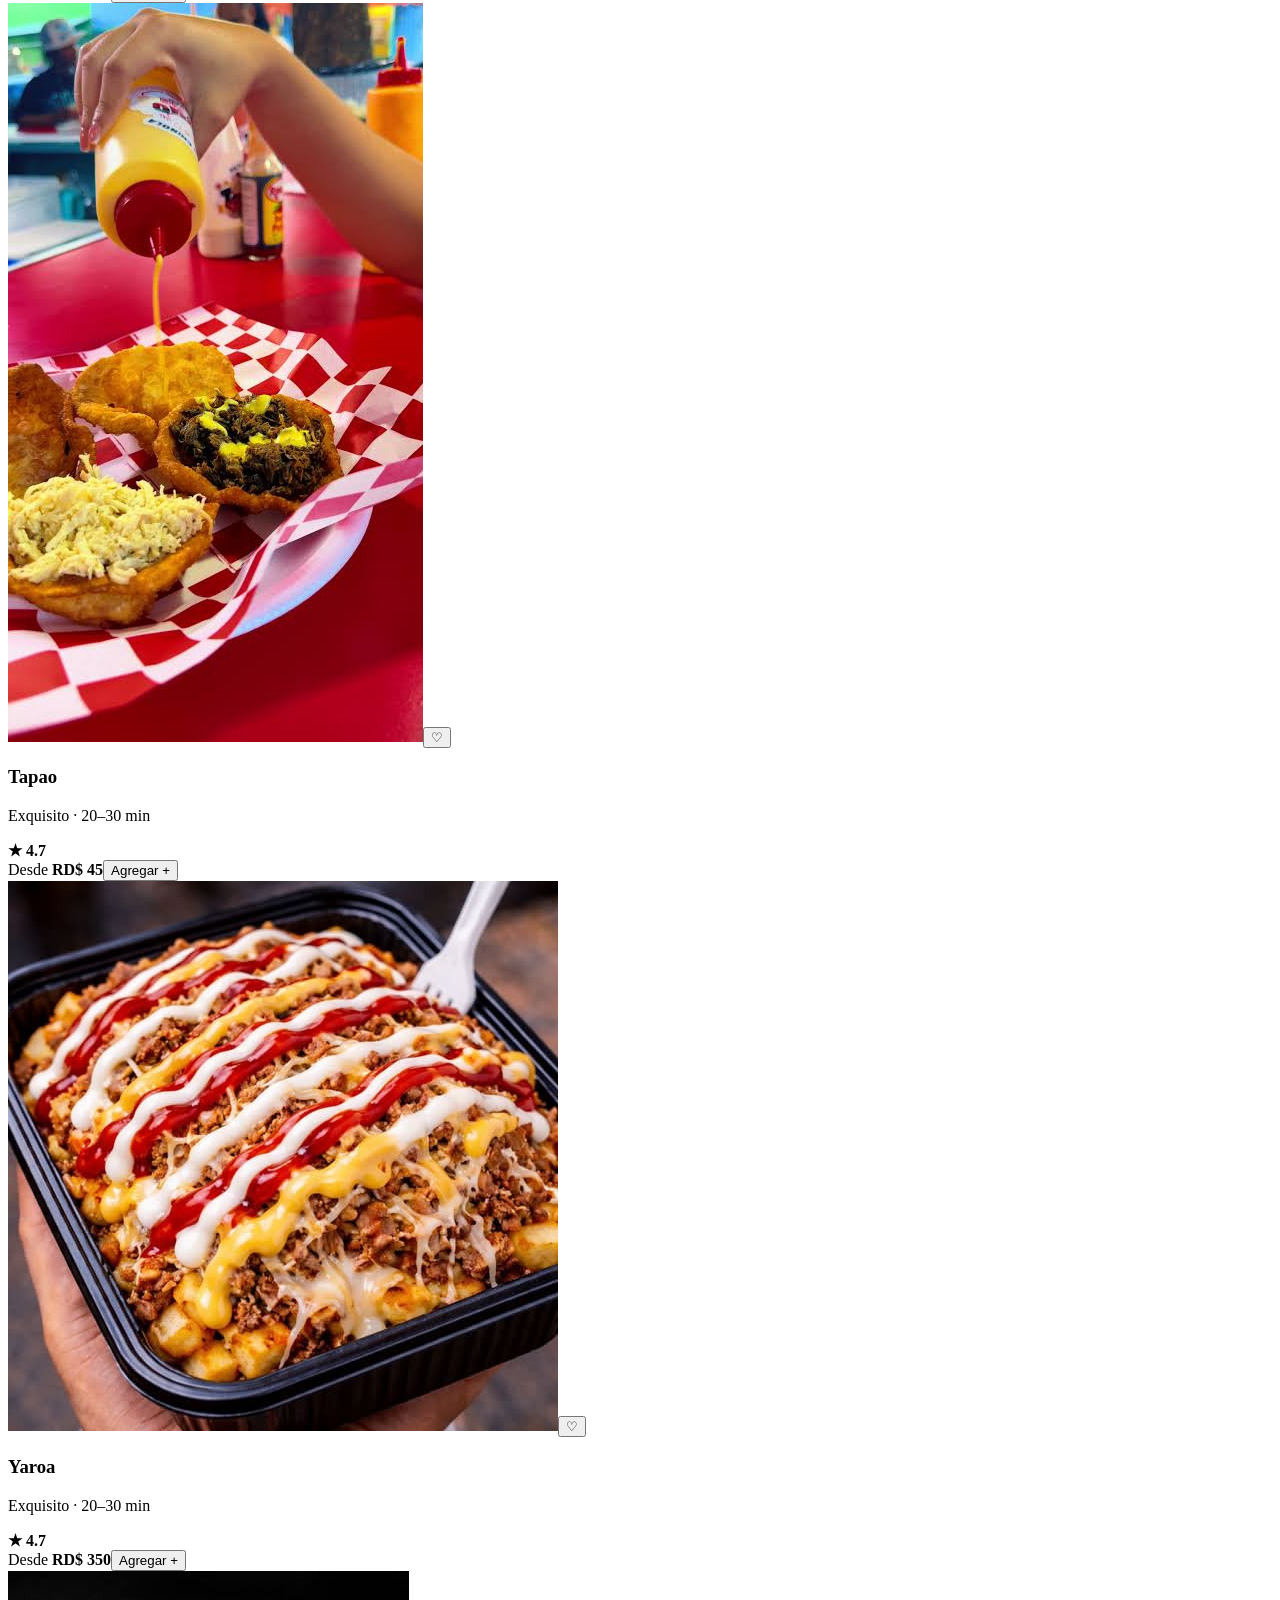
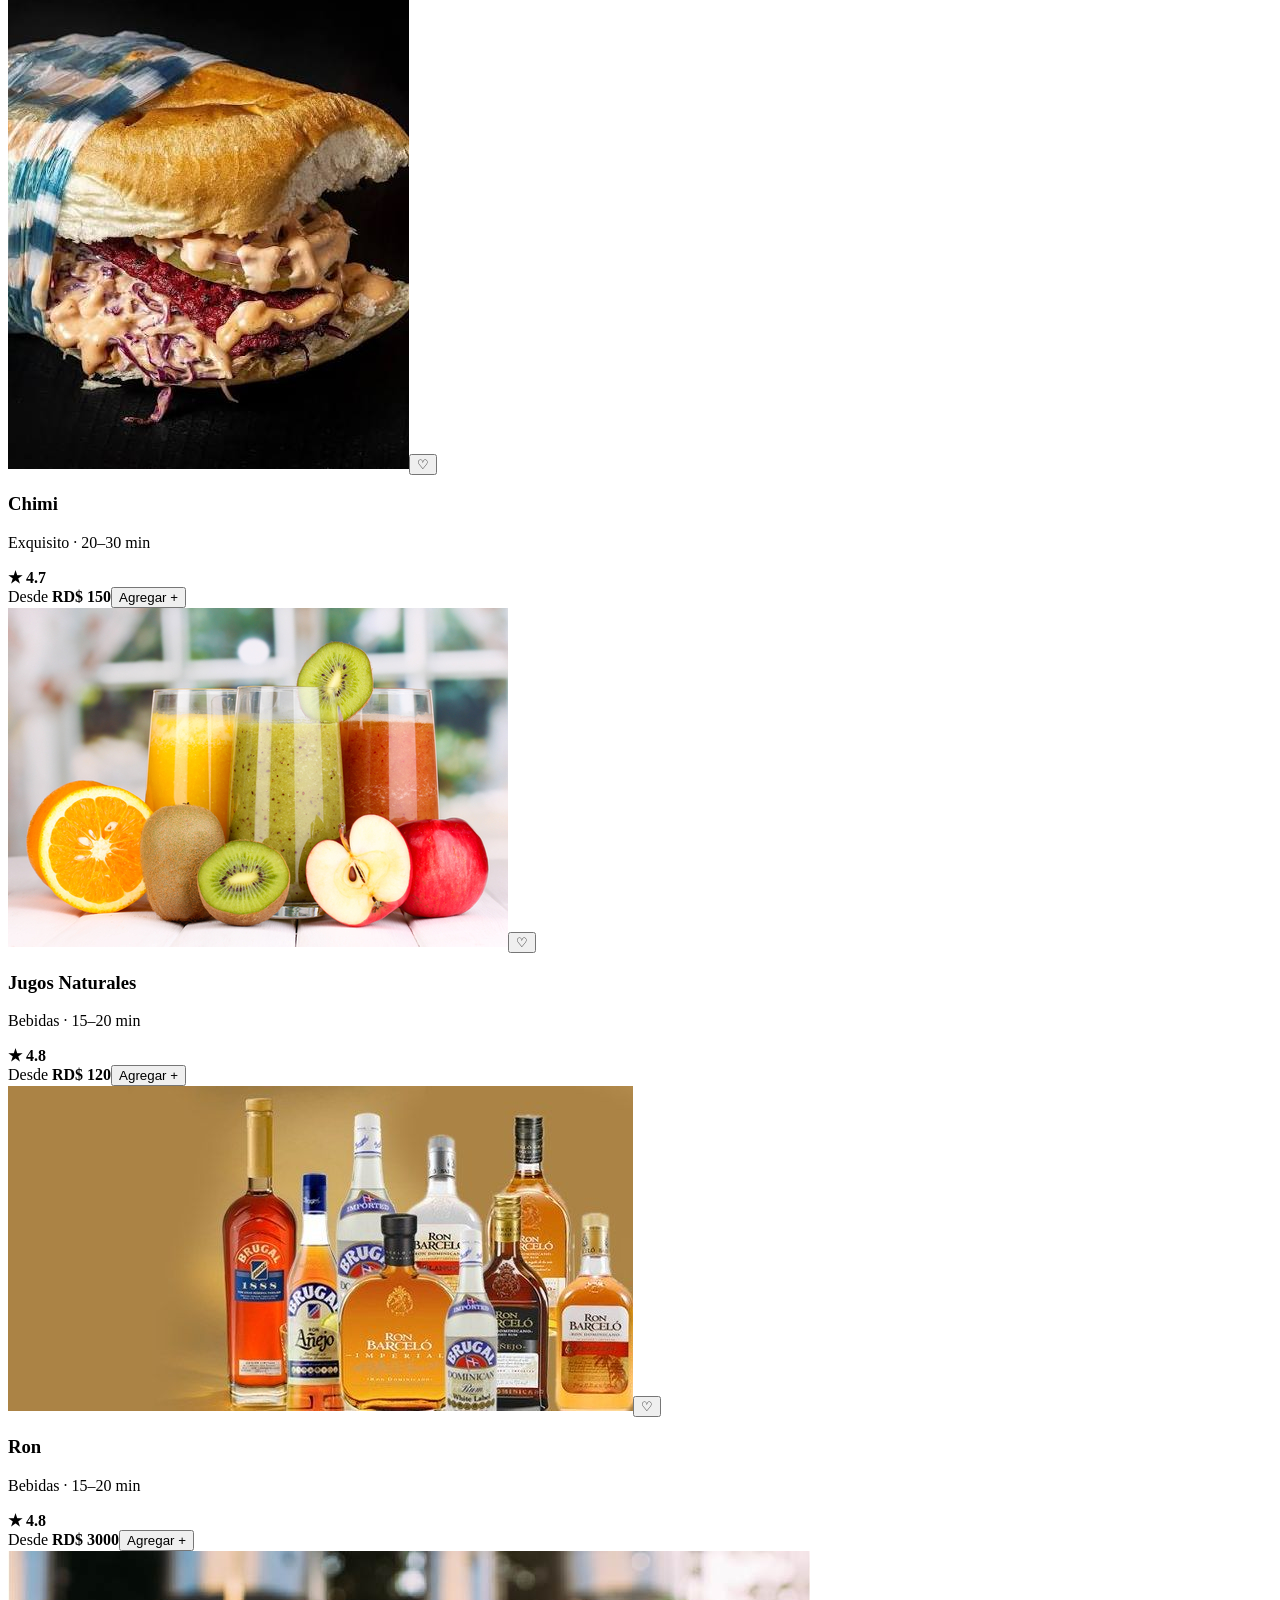
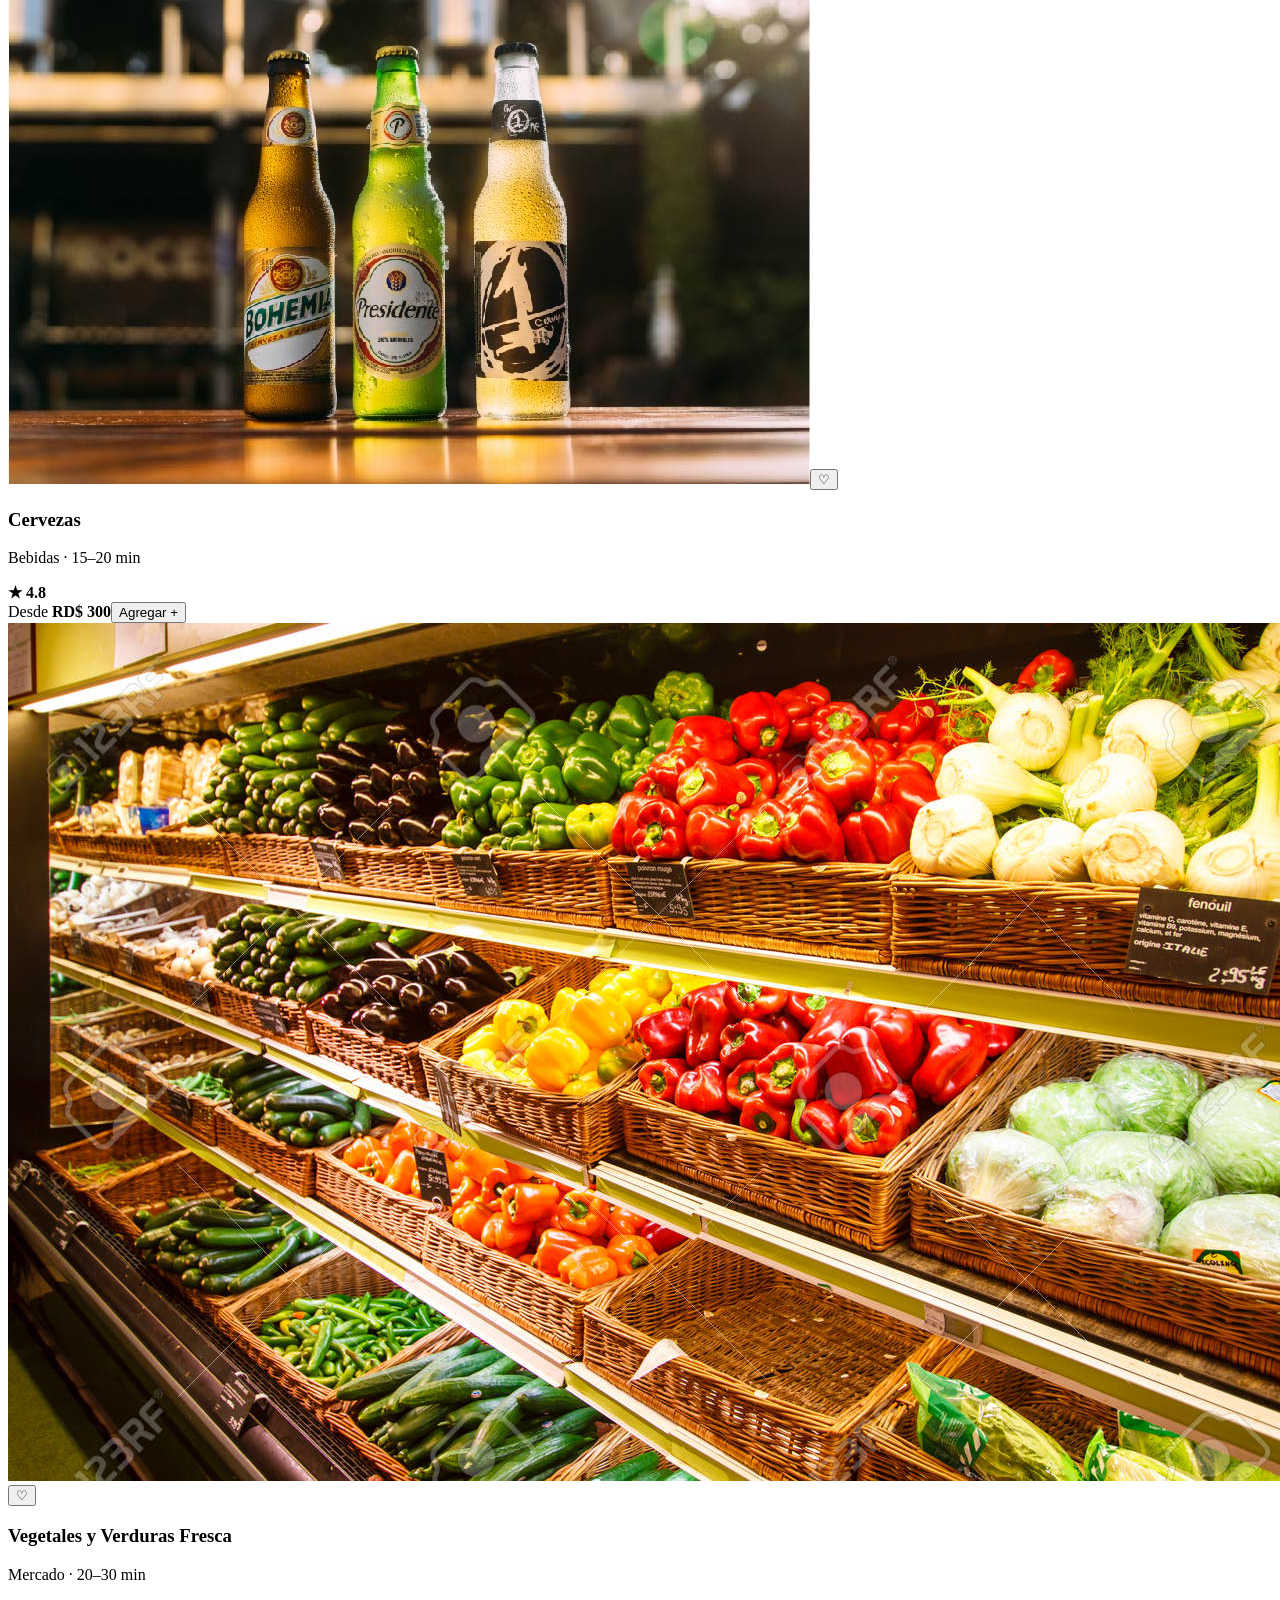
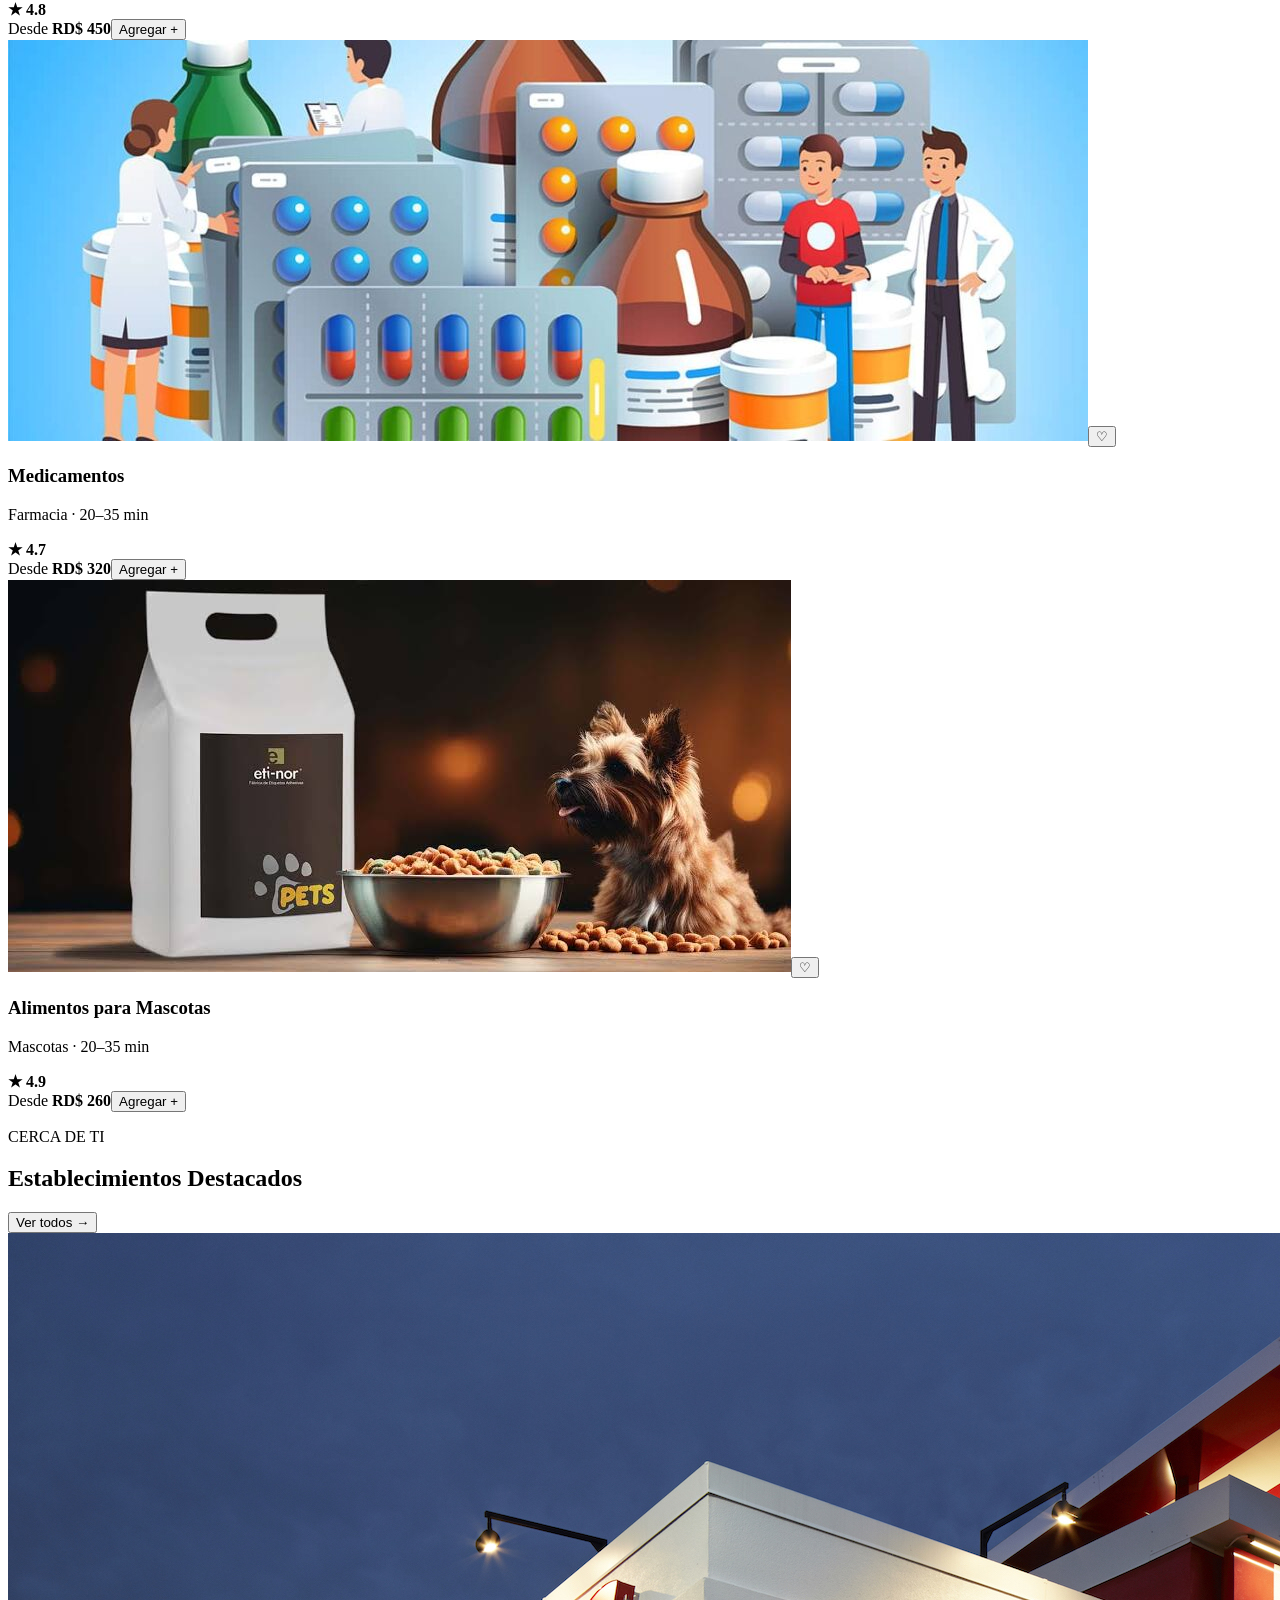
==== commit df82160f: "Fix stylesheet link to use 'styless.css'" ====
--- a/index.html
+++ b/index.html
@@ -7,7 +7,7 @@
   <meta name="description" content="MANDAO: comida favorita, tiendas y mucho más en una sola plataforma.">
   <title>MANDAO — Tu comida favorita, a un clic</title>
   <link rel="stylesheet" href="normalize.css">
-  <link rel="stylesheet" href="styles.css">
+  <link rel="stylesheet" href="styless.css">
 </head>
 <body>
   <header class="site-header">
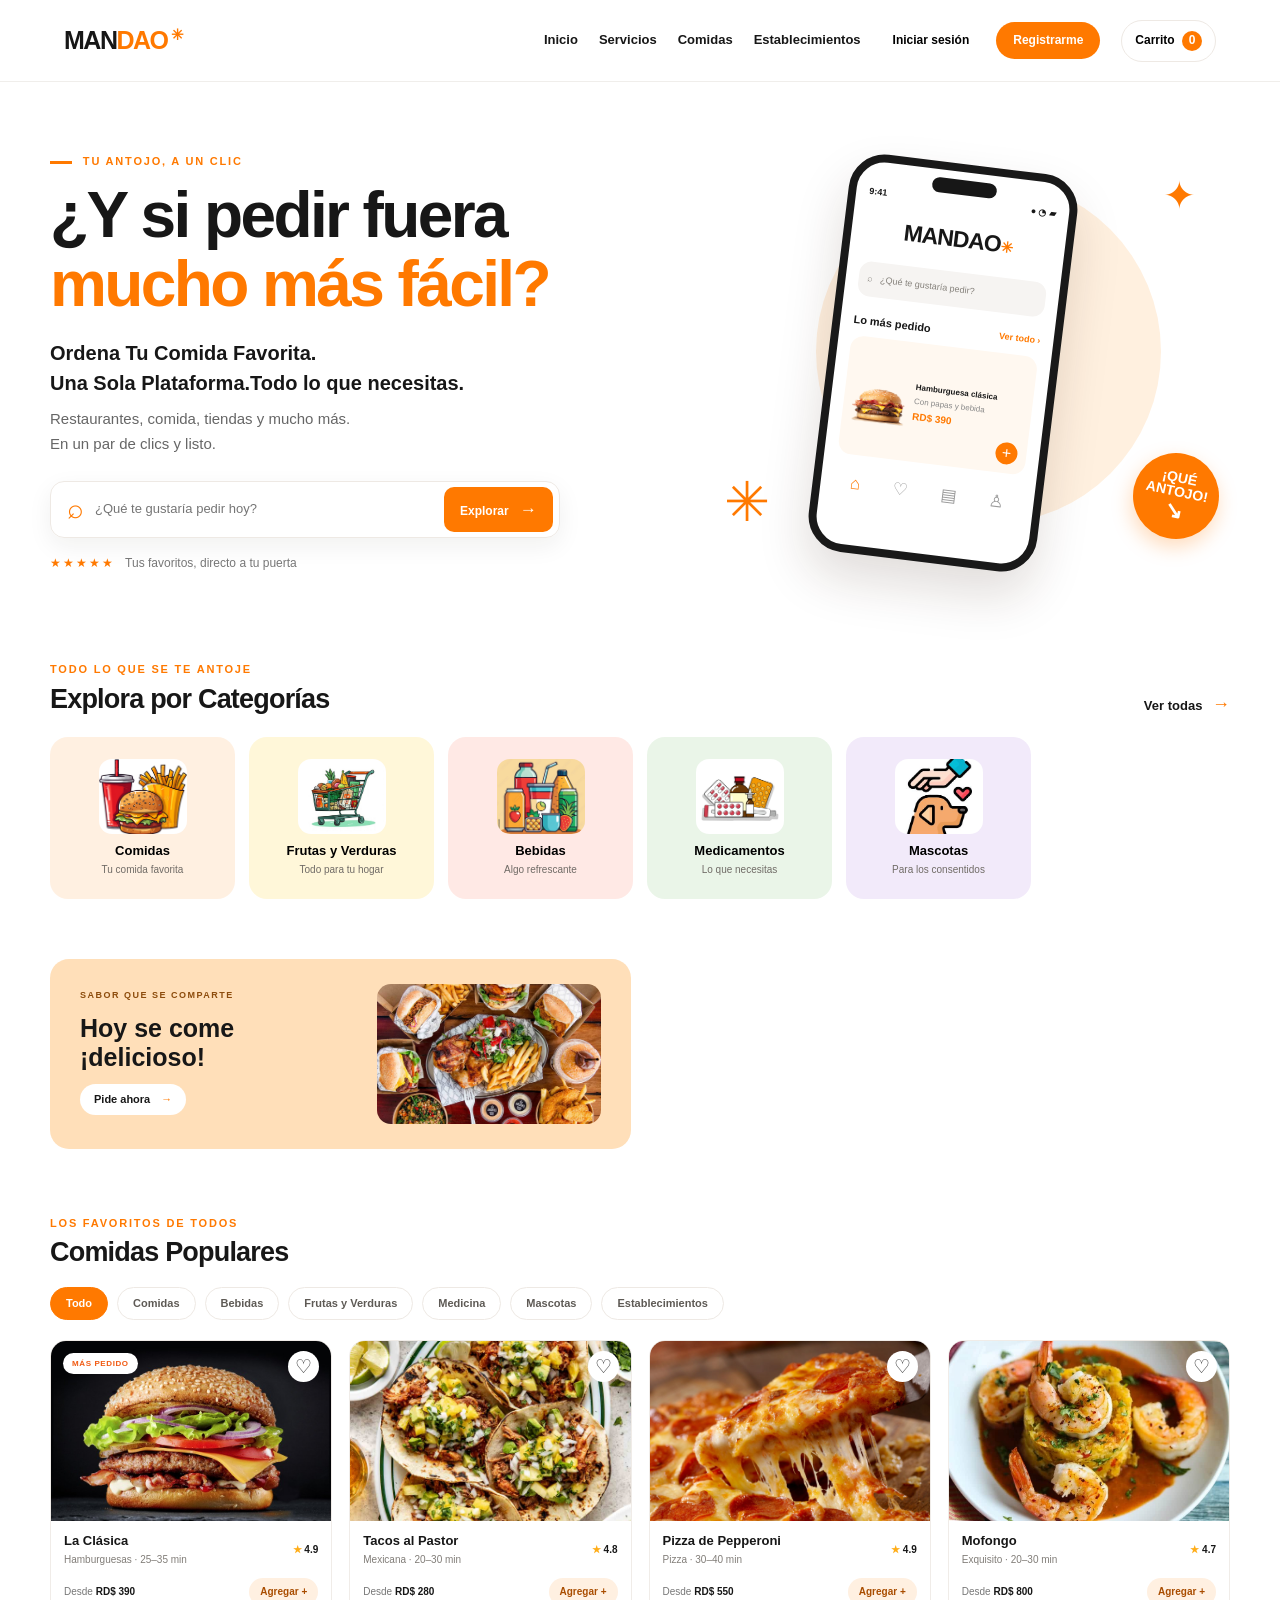
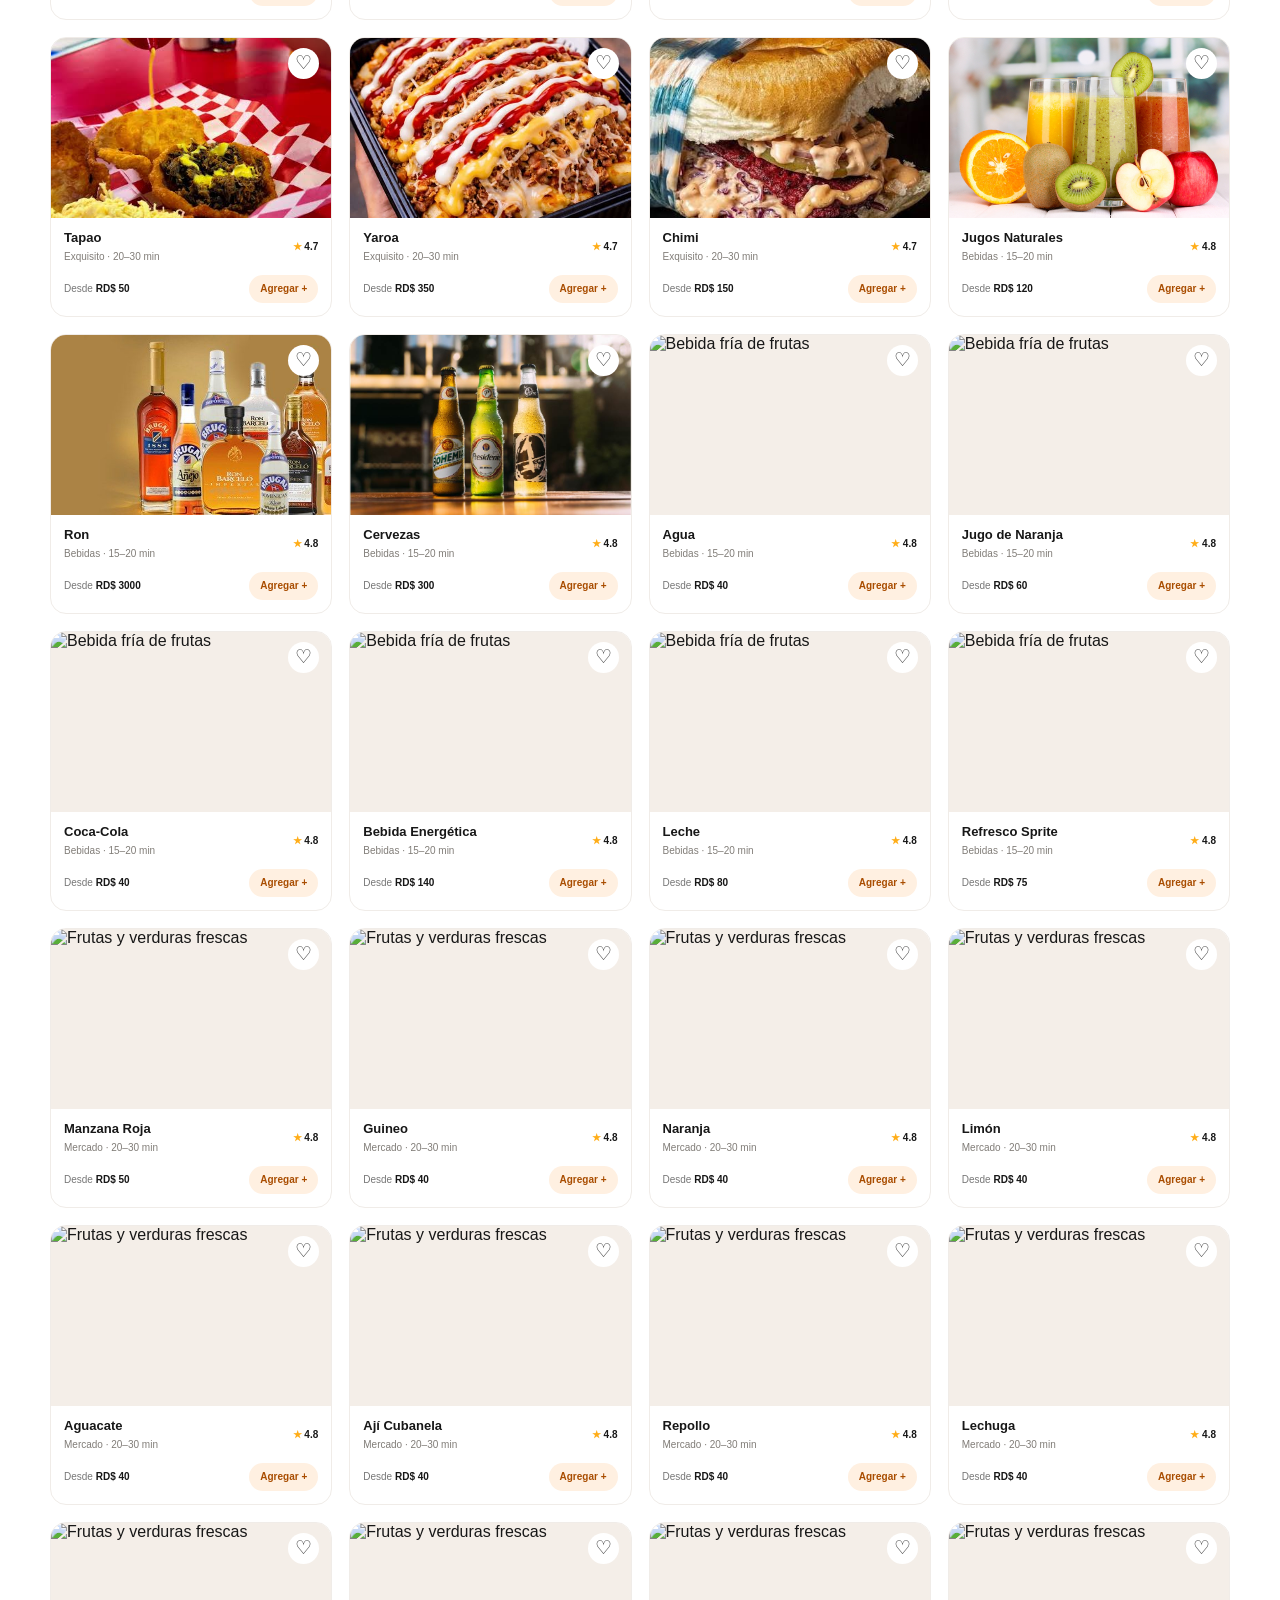
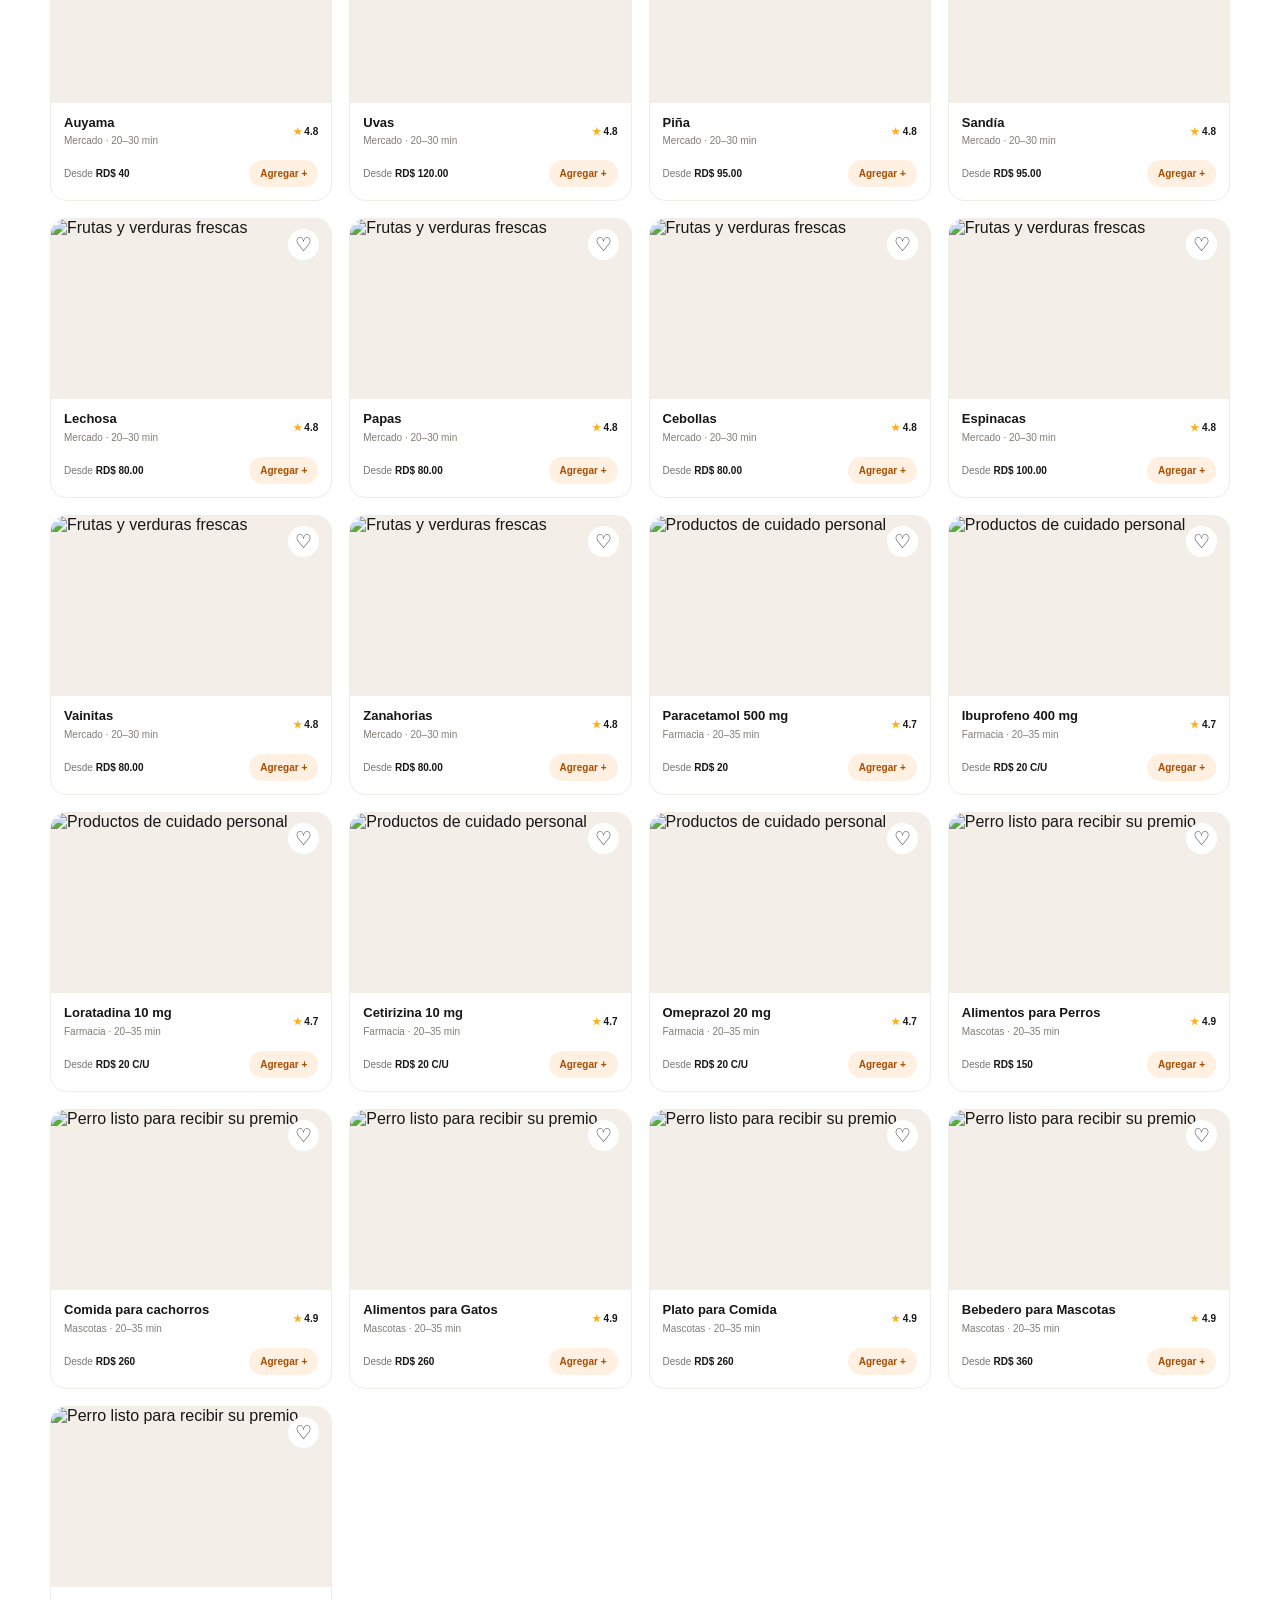
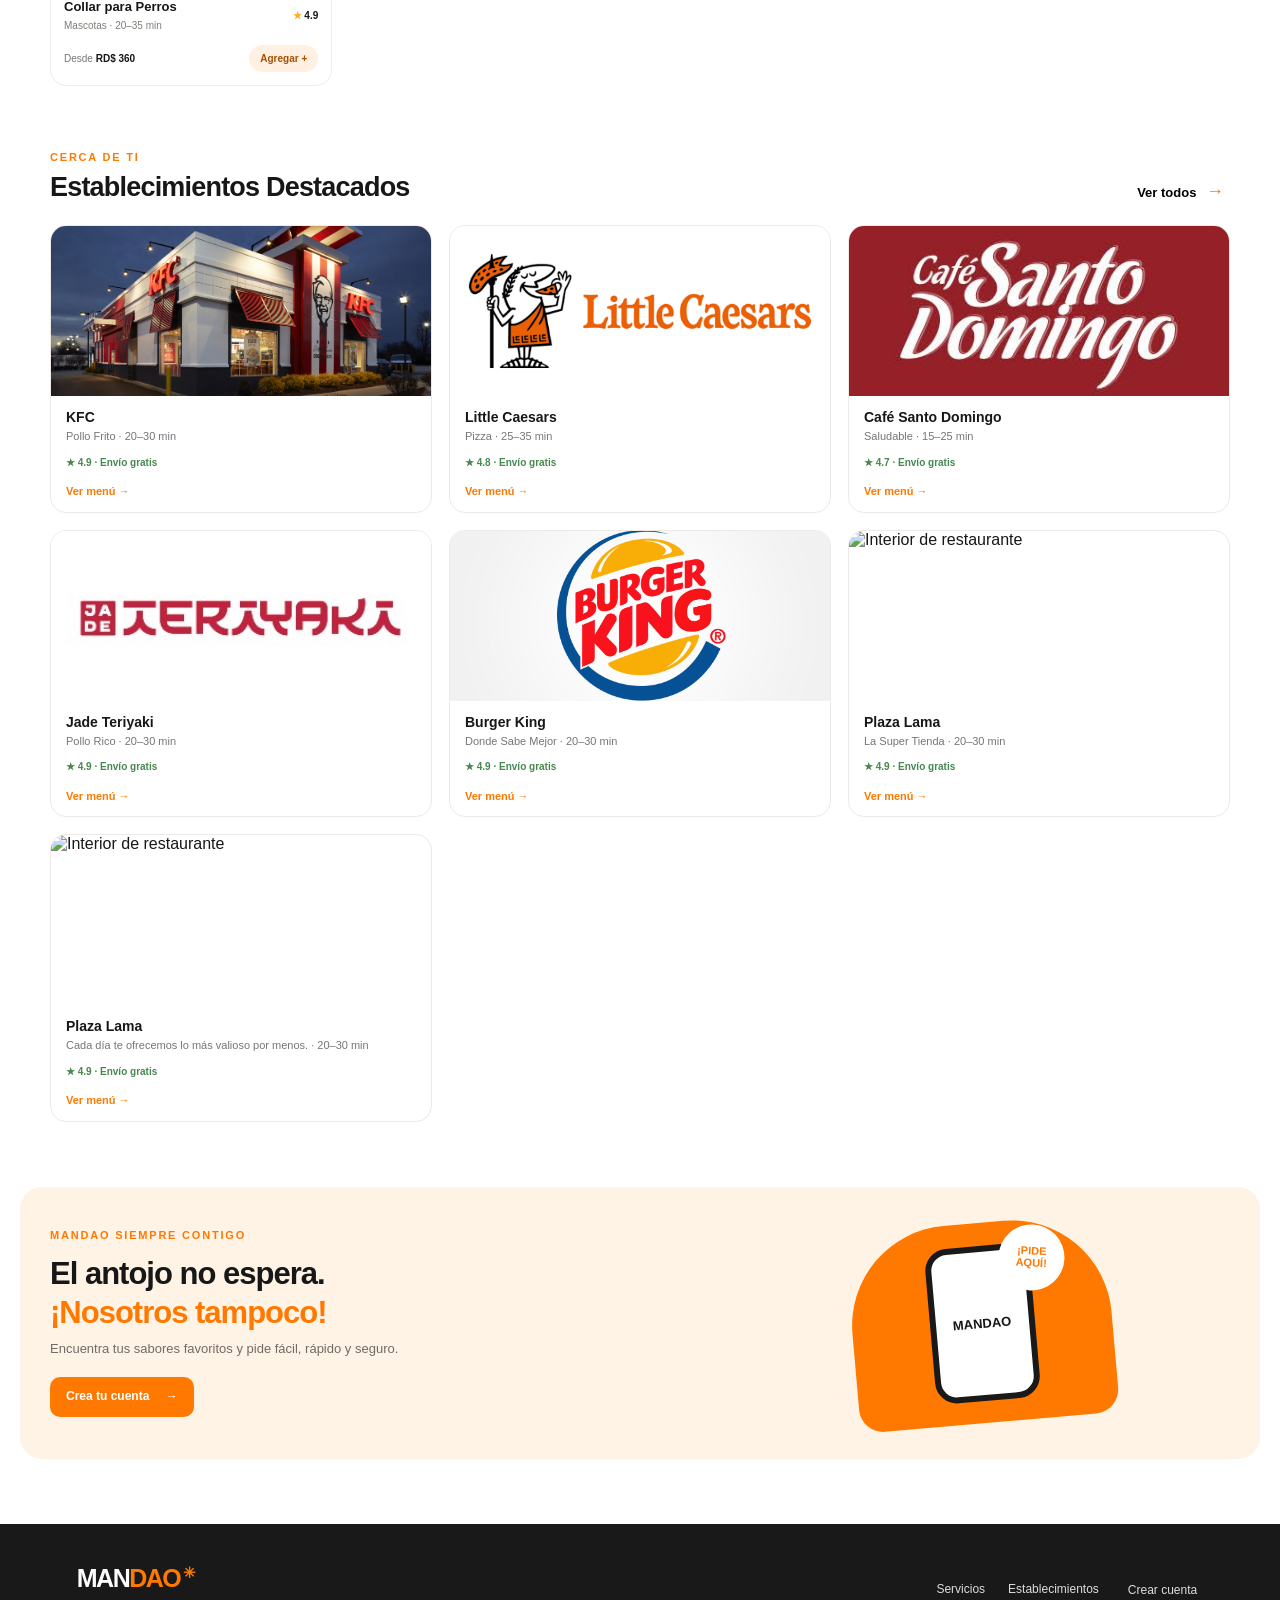
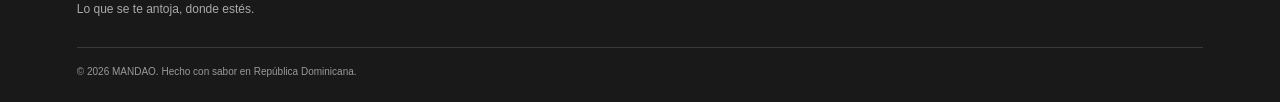
==== commit 0edf5a55: "Add files via upload" ====
--- a/index.html
+++ b/index.html
@@ -29,7 +29,7 @@
       <div class="hero-copy">
         <p class="eyebrow"><span></span> TU ANTOJO, A UN CLIC</p>
         <h1>¿Y si pedir fuera <em>mucho más fácil?</em></h1>
-        <p class="hero-lead">Ordena tu comida favorita.<br>Una sola plataforma. Todo lo que necesitas.</p>
+        <p class="hero-lead">Ordena Tu Comida Favorita.<br>Una Sola Plataforma.Todo lo que necesitas.</p>
         <p class="hero-description">Restaurantes, comida, tiendas y mucho más.<br>En un par de clics y listo.</p>
         <form class="search-form" id="search-form">
           <span aria-hidden="true">⌕</span>
@@ -49,7 +49,7 @@
           <div class="phone-search">⌕ &nbsp; ¿Qué te gustaría pedir?</div>
           <div class="phone-label">Lo más pedido <span>Ver todo ›</span></div>
           <div class="phone-food">
-            <img src="https://images.unsplash.com/photo-1568901346375-23c9450c58cd?auto=format&fit=crop&w=180&q=80" alt="Hamburguesa clásica">
+            <img src="imagenes/burger/b2.png" alt="Hamburguesa clásica">
             <div><b>Hamburguesa clásica</b><small>Con papas y bebida</small><strong>RD$ 390</strong></div>
             <button aria-label="Agregar hamburguesa" data-add="1">+</button>
           </div>
@@ -61,22 +61,21 @@
 
     <section class="categories section-wrap" id="servicios">
       <div class="section-heading">
-        <div><p class="eyebrow">TODO LO QUE SE TE ANTOJE</p><h2>Explora por Categoría</h2></div>
+        <div><p class="eyebrow">TODO LO QUE SE TE ANTOJE</p><h2>Explora por Categorías</h2></div>
         <a href="#menu" class="text-link">Ver todas <span>→</span></a>
       </div>
       <div class="category-grid">
         <button class="category-card cat-orange" data-filter="comida"><img src="imagenes/comidasp/c.jpg" alt="Hamburguesa"><b>Comidas</b><small>Tu comida favorita</small></button>
-        <button class="category-card cat-yellow" data-filter="mercado"><img src="imagenes/comidasp/m.jpg" alt="Frutas y verduras"><b>Mercados</b><small>Todo para tu hogar</small></button>
+        <button class="category-card cat-yellow" data-filter="mercado"><img src="imagenes/comidasp/m.jpg" alt="Frutas y verduras"><b>Frutas y Verduras</b><small>Todo para tu hogar</small></button>
         <button class="category-card cat-pink" data-filter="bebidas"><img src="imagenes/comidasp/b.jpg" alt="Bebida refrescante"><b>Bebidas</b><small>Algo refrescante</small></button>
-        <button class="category-card cat-green" data-filter="farmacia"><img src="imagenes/comidasp/f.jpg" alt="Productos de farmacia"><b>Farmacias</b><small>Lo que necesitas</small></button>
-        <button class="category-card cat-blue" data-filter="tienda"><img src="imagenes/comidasp/t.jpg" alt="Tienda"><b>Tiendas</b><small>Un poco de todo</small></button>
+        <button class="category-card cat-green" data-filter="farmacia"><img src="imagenes/comidasp/f.jpg" alt="Productos de farmacia"><b>Medicamentos</b><small>Lo que necesitas</small></button>
         <button class="category-card cat-lilac" data-filter="mascota"><img src="imagenes/comidasp/ma.jpg" alt="Perro"><b>Mascotas</b><small>Para los consentidos</small></button>
       </div>
     </section>
 
     <section class="promo-strip section-wrap" aria-label="Promociones">
       <article class="promo promo-food">
-        <div><span class="promo-kicker">SABOR QUE SE COMPARTE</span><h3>Hoy se come<br>¡delicioso!</h3><a href="#menu">Pide ahora <span>→</span></a></div>
+        <div><span class="promo-kicker">SABOR QUE SE COMPARTE</span><h3>Hoy se come<br>¡delicioso!</h3><a href="#">Pide ahora <span>→</span></a></div>
         <img src="imagenes/comidasp/comida.jpeg" alt="Pizza recién horneada" onerror="this.src='https://images.unsplash.com/photo-1513104890138-7c749659a591?auto=format&fit=crop&w=360&q=80'">
       </article>
     </section>
@@ -84,29 +83,33 @@
     <section class="popular section-wrap" id="menu">
       <div class="section-heading">
         <div><p class="eyebrow">LOS FAVORITOS DE TODOS</p><h2 id="listing-title">Comidas Populares</h2></div>
-        <a href="#establecimientos" class="text-link">Ver establecimientos <span>→</span></a>
       </div>
       <div class="filter-row" role="group" aria-label="Filtrar catálogo">
         <button class="filter-chip is-active" data-filter="todos">Todo</button>
         <button class="filter-chip" data-filter="comida">Comidas</button>
         <button class="filter-chip" data-filter="bebidas">Bebidas</button>
-        <button class="filter-chip" data-filter="mercado">Mercados</button>
+        <button class="filter-chip" data-filter="mercado">Frutas y Verduras</button>
         <button class="filter-chip" data-filter="farmacia">Medicina</button>
-        <button class="filter-chip" data-filter="tienda">Tiendas</button>
         <button class="filter-chip" data-filter="mascota">Mascotas</button>
         <button class="filter-chip" data-filter="establecimientos">Establecimientos</button>
       </div>
+
+
       <div class="food-grid" id="product-grid">
         <article class="food-card" data-category="comida" data-search="hamburguesa clasica burger la clasica">
           <div class="food-photo"><img src="imagenes/comidasp/h.jpg" alt="Hamburguesa con queso"><span class="food-tag">MÁS PEDIDO</span><button class="favorite" aria-label="Guardar favorito">♡</button></div>
           <div class="food-info"><div><h3>La Clásica</h3><p>Hamburguesas · 25–35 min</p></div><b class="rating">★ 4.9</b></div>
           <div class="food-bottom"><span>Desde <b>RD$ 390</b></span><button class="add-button" data-add="1">Agregar +</button></div>
         </article>
+
+
         <article class="food-card" data-category="comida" data-search="tacos pastor mexicana">
           <div class="food-photo"><img src="imagenes/comidasp/tacos.jpg" alt="Tacos al pastor"><button class="favorite" aria-label="Guardar favorito">♡</button></div>
           <div class="food-info"><div><h3>Tacos al Pastor</h3><p>Mexicana · 20–30 min</p></div><b class="rating">★ 4.8</b></div>
           <div class="food-bottom"><span>Desde <b>RD$ 280</b></span><button class="add-button" data-add="2">Agregar +</button></div>
         </article>
+
+
         <article class="food-card" data-category="comida" data-search="pizza casa pepperoni">
           <div class="food-photo"><img src="imagenes/comidasp/pizzap.jpg" alt="Pizza con queso y pepperoni"><button class="favorite" aria-label="Guardar favorito">♡</button></div>
           <div class="food-info"><div><h3>Pizza de Pepperoni</h3><p>Pizza · 30–40 min</p></div><b class="rating">★ 4.9</b></div>
@@ -120,48 +123,224 @@
         <article class="food-card" data-category="comida" data-search="bowl tropical saludable ensalada">
           <div class="food-photo"><img src="imagenes/comidasp/tapao.jpg" alt="Bowl saludable de vegetales"><button class="favorite" aria-label="Guardar favorito">♡</button></div>
           <div class="food-info"><div><h3>Tapao</h3><p>Exquisito · 20–30 min</p></div><b class="rating">★ 4.7</b></div>
-          <div class="food-bottom"><span>Desde <b>RD$ 45</b></span><button class="add-button" data-add="4">Agregar +</button></div>
+          <div class="food-bottom"><span>Desde <b>RD$ 50</b></span><button class="add-button" data-add="5">Agregar +</button></div>
         </article>
         <article class="food-card" data-category="comida" data-search="bowl tropical saludable ensalada">
           <div class="food-photo"><img src="imagenes/comidasp/yaroa.jpeg" alt="Bowl saludable de vegetales"><button class="favorite" aria-label="Guardar favorito">♡</button></div>
           <div class="food-info"><div><h3>Yaroa</h3><p>Exquisito · 20–30 min</p></div><b class="rating">★ 4.7</b></div>
-          <div class="food-bottom"><span>Desde <b>RD$ 350</b></span><button class="add-button" data-add="4">Agregar +</button></div>
+          <div class="food-bottom"><span>Desde <b>RD$ 350</b></span><button class="add-button" data-add="6">Agregar +</button></div>
         </article>
         <article class="food-card" data-category="comida" data-search="bowl tropical saludable ensalada">
           <div class="food-photo"><img src="imagenes/comidasp/chimi.jpg" alt="Bowl saludable de vegetales"><button class="favorite" aria-label="Guardar favorito">♡</button></div>
           <div class="food-info"><div><h3>Chimi</h3><p>Exquisito · 20–30 min</p></div><b class="rating">★ 4.7</b></div>
-          <div class="food-bottom"><span>Desde <b>RD$ 150</b></span><button class="add-button" data-add="4">Agregar +</button></div>
-        </article>
+          <div class="food-bottom"><span>Desde <b>RD$ 150</b></span><button class="add-button" data-add="7">Agregar +</button></div>
+        </article>
+        
+
+
         <article class="food-card" data-category="bebidas" data-search="jugo natural limonada bebida">
           <div class="food-photo"><img src="imagenes/comidasp/jugos.jpg" alt="Bebida fría de frutas"><button class="favorite" aria-label="Guardar favorito">♡</button></div>
           <div class="food-info"><div><h3>Jugos Naturales</h3><p>Bebidas · 15–20 min</p></div><b class="rating">★ 4.8</b></div>
-          <div class="food-bottom"><span>Desde <b>RD$ 120</b></span><button class="add-button" data-add="5">Agregar +</button></div>
+          <div class="food-bottom"><span>Desde <b>RD$ 120</b></span><button class="add-button" data-add="8">Agregar +</button></div>
         </article>
         <article class="food-card" data-category="bebidas" data-search="jugo natural limonada bebida">
           <div class="food-photo"><img src="imagenes/comidasp/alcohol.jpg" alt="Bebida fría de frutas"><button class="favorite" aria-label="Guardar favorito">♡</button></div>
           <div class="food-info"><div><h3>Ron</h3><p>Bebidas · 15–20 min</p></div><b class="rating">★ 4.8</b></div>
-          <div class="food-bottom"><span>Desde <b>RD$ 3000</b></span><button class="add-button" data-add="5">Agregar +</button></div>
+          <div class="food-bottom"><span>Desde <b>RD$ 3000</b></span><button class="add-button" data-add="9">Agregar +</button></div>
         </article>
         <article class="food-card" data-category="bebidas" data-search="jugo natural limonada bebida">
           <div class="food-photo"><img src="imagenes/comidasp/cervezas.jpg" alt="Bebida fría de frutas"><button class="favorite" aria-label="Guardar favorito">♡</button></div>
           <div class="food-info"><div><h3>Cervezas</h3><p>Bebidas · 15–20 min</p></div><b class="rating">★ 4.8</b></div>
-          <div class="food-bottom"><span>Desde <b>RD$ 300</b></span><button class="add-button" data-add="5">Agregar +</button></div>
-        </article>
-        <article class="food-card" data-category="mercado" data-search="frutas mercado canasta fresca">
-          <div class="food-photo"><img src="imagenes/comidasp/vegetales.jpg" alt="Frutas y verduras frescas"><button class="favorite" aria-label="Guardar favorito">♡</button></div>
-          <div class="food-info"><div><h3>Vegetales y Verduras Fresca</h3><p>Mercado · 20–30 min</p></div><b class="rating">★ 4.8</b></div>
-          <div class="food-bottom"><span>Desde <b>RD$ 450</b></span><button class="add-button" data-add="6">Agregar +</button></div>
-        </article>
+          <div class="food-bottom"><span>Desde <b>RD$ 300</b></span><button class="add-button" data-add="10">Agregar +</button></div>
+        </article>
+        <article class="food-card" data-category="bebidas" data-search="jugo natural limonada bebida">
+          <div class="food-photo"><img src="imagenes/bebidas/agua.jpg" alt="Bebida fría de frutas"><button class="favorite" aria-label="Guardar favorito">♡</button></div>
+          <div class="food-info"><div><h3>Agua</h3><p>Bebidas · 15–20 min</p></div><b class="rating">★ 4.8</b></div>
+          <div class="food-bottom"><span>Desde <b>RD$ 40</b></span><button class="add-button" data-add="11">Agregar +</button></div>
+        </article>
+        <article class="food-card" data-category="bebidas" data-search="jugo natural limonada bebida">
+          <div class="food-photo"><img src="imagenes/bebidas/jugon.jpg" alt="Bebida fría de frutas"><button class="favorite" aria-label="Guardar favorito">♡</button></div>
+          <div class="food-info"><div><h3>Jugo de Naranja</h3><p>Bebidas · 15–20 min</p></div><b class="rating">★ 4.8</b></div>
+          <div class="food-bottom"><span>Desde <b>RD$ 60</b></span><button class="add-button" data-add="12">Agregar +</button></div>
+        </article>
+        <article class="food-card" data-category="bebidas" data-search="jugo natural limonada bebida">
+          <div class="food-photo"><img src="imagenes/bebidas/coca.jpg" alt="Bebida fría de frutas"><button class="favorite" aria-label="Guardar favorito">♡</button></div>
+          <div class="food-info"><div><h3>Coca-Cola</h3><p>Bebidas · 15–20 min</p></div><b class="rating">★ 4.8</b></div>
+          <div class="food-bottom"><span>Desde <b>RD$ 40</b></span><button class="add-button" data-add="13">Agregar +</button></div>
+        </article>
+        <article class="food-card" data-category="bebidas" data-search="jugo natural limonada bebida">
+          <div class="food-photo"><img src="imagenes/bebidas/ener.jpg" alt="Bebida fría de frutas"><button class="favorite" aria-label="Guardar favorito">♡</button></div>
+          <div class="food-info"><div><h3>Bebida Energética</h3><p>Bebidas · 15–20 min</p></div><b class="rating">★ 4.8</b></div>
+          <div class="food-bottom"><span>Desde <b>RD$ 140</b></span><button class="add-button" data-add="14">Agregar +</button></div>
+        </article>
+        <article class="food-card" data-category="bebidas" data-search="jugo natural limonada bebida">
+          <div class="food-photo"><img src="imagenes/bebidas/leche.jpg" alt="Bebida fría de frutas"><button class="favorite" aria-label="Guardar favorito">♡</button></div>
+          <div class="food-info"><div><h3>Leche</h3><p>Bebidas · 15–20 min</p></div><b class="rating">★ 4.8</b></div>
+          <div class="food-bottom"><span>Desde <b>RD$ 80</b></span><button class="add-button" data-add="15">Agregar +</button></div>
+        </article>
+        <article class="food-card" data-category="bebidas" data-search="jugo natural limonada bebida">
+          <div class="food-photo"><img src="imagenes/bebidas/sprite.jpg" alt="Bebida fría de frutas"><button class="favorite" aria-label="Guardar favorito">♡</button></div>
+          <div class="food-info"><div><h3>Refresco Sprite</h3><p>Bebidas · 15–20 min</p></div><b class="rating">★ 4.8</b></div>
+          <div class="food-bottom"><span>Desde <b>RD$ 75</b></span><button class="add-button" data-add="16">Agregar +</button></div>
+        </article>
+
+
+
+        <article class="food-card" data-category="mercado" data-search="frutas mercado canasta fresca">
+          <div class="food-photo"><img src="imagenes/frutas/m.jpg" alt="Frutas y verduras frescas"><button class="favorite" aria-label="Guardar favorito">♡</button></div>
+          <div class="food-info"><div><h3>Manzana Roja</h3><p>Mercado · 20–30 min</p></div><b class="rating">★ 4.8</b></div>
+          <div class="food-bottom"><span>Desde <b>RD$ 50</b></span><button class="add-button" data-add="17">Agregar +</button></div>
+        </article>
+        <article class="food-card" data-category="mercado" data-search="frutas mercado canasta fresca">
+          <div class="food-photo"><img src="imagenes/frutas/g.jpg" alt="Frutas y verduras frescas"><button class="favorite" aria-label="Guardar favorito">♡</button></div>
+          <div class="food-info"><div><h3>Guineo</h3><p>Mercado · 20–30 min</p></div><b class="rating">★ 4.8</b></div>
+          <div class="food-bottom"><span>Desde <b>RD$ 40</b></span><button class="add-button" data-add="18">Agregar +</button></div>
+        </article>
+        <article class="food-card" data-category="mercado" data-search="frutas mercado canasta fresca">
+          <div class="food-photo"><img src="imagenes/frutas/n.jpg" alt="Frutas y verduras frescas"><button class="favorite" aria-label="Guardar favorito">♡</button></div>
+          <div class="food-info"><div><h3>Naranja</h3><p>Mercado · 20–30 min</p></div><b class="rating">★ 4.8</b></div>
+          <div class="food-bottom"><span>Desde <b>RD$ 40</b></span><button class="add-button" data-add="19">Agregar +</button></div>
+        </article>
+        <article class="food-card" data-category="mercado" data-search="frutas mercado canasta fresca">
+          <div class="food-photo"><img src="imagenes/frutas/l.jpg" alt="Frutas y verduras frescas"><button class="favorite" aria-label="Guardar favorito">♡</button></div>
+          <div class="food-info"><div><h3>Limón</h3><p>Mercado · 20–30 min</p></div><b class="rating">★ 4.8</b></div>
+          <div class="food-bottom"><span>Desde <b>RD$ 40</b></span><button class="add-button" data-add="20">Agregar +</button></div>
+        </article>
+        <article class="food-card" data-category="mercado" data-search="frutas mercado canasta fresca">
+          <div class="food-photo"><img src="imagenes/frutas/a.jpg" alt="Frutas y verduras frescas"><button class="favorite" aria-label="Guardar favorito">♡</button></div>
+          <div class="food-info"><div><h3>Aguacate</h3><p>Mercado · 20–30 min</p></div><b class="rating">★ 4.8</b></div>
+          <div class="food-bottom"><span>Desde <b>RD$ 40</b></span><button class="add-button" data-add="21">Agregar +</button></div>
+        </article>
+        <article class="food-card" data-category="mercado" data-search="frutas mercado canasta fresca">
+          <div class="food-photo"><img src="imagenes/frutas/aj.jpg" alt="Frutas y verduras frescas"><button class="favorite" aria-label="Guardar favorito">♡</button></div>
+          <div class="food-info"><div><h3>Ají Cubanela</h3><p>Mercado · 20–30 min</p></div><b class="rating">★ 4.8</b></div>
+          <div class="food-bottom"><span>Desde <b>RD$ 40</b></span><button class="add-button" data-add="22">Agregar +</button></div>
+        </article>
+        <article class="food-card" data-category="mercado" data-search="frutas mercado canasta fresca">
+          <div class="food-photo"><img src="imagenes/frutas/r.jpg" alt="Frutas y verduras frescas"><button class="favorite" aria-label="Guardar favorito">♡</button></div>
+          <div class="food-info"><div><h3>Repollo</h3><p>Mercado · 20–30 min</p></div><b class="rating">★ 4.8</b></div>
+          <div class="food-bottom"><span>Desde <b>RD$ 40</b></span><button class="add-button" data-add="23">Agregar +</button></div>
+        </article>
+         <article class="food-card" data-category="mercado" data-search="frutas mercado canasta fresca">
+          <div class="food-photo"><img src="imagenes/frutas/le.jpg" alt="Frutas y verduras frescas"><button class="favorite" aria-label="Guardar favorito">♡</button></div>
+          <div class="food-info"><div><h3>Lechuga</h3><p>Mercado · 20–30 min</p></div><b class="rating">★ 4.8</b></div>
+          <div class="food-bottom"><span>Desde <b>RD$ 40</b></span><button class="add-button" data-add="24">Agregar +</button></div>
+        </article>
+        <article class="food-card" data-category="mercado" data-search="frutas mercado canasta fresca">
+          <div class="food-photo"><img src="imagenes/frutas/au.jpg" alt="Frutas y verduras frescas"><button class="favorite" aria-label="Guardar favorito">♡</button></div>
+          <div class="food-info"><div><h3>Auyama</h3><p>Mercado · 20–30 min</p></div><b class="rating">★ 4.8</b></div>
+          <div class="food-bottom"><span>Desde <b>RD$ 40</b></span><button class="add-button" data-add="25">Agregar +</button></div>
+        </article>
+        <article class="food-card" data-category="mercado" data-search="frutas mercado canasta fresca">
+          <div class="food-photo"><img src="imagenes/frutas/u.jpg" alt="Frutas y verduras frescas"><button class="favorite" aria-label="Guardar favorito">♡</button></div>
+          <div class="food-info"><div><h3>Uvas</h3><p>Mercado · 20–30 min</p></div><b class="rating">★ 4.8</b></div>
+          <div class="food-bottom"><span>Desde <b>RD$ 120.00</b></span><button class="add-button" data-add="26">Agregar +</button></div>
+        </article>
+        <article class="food-card" data-category="mercado" data-search="frutas mercado canasta fresca">
+          <div class="food-photo"><img src="imagenes/frutas/p.jpg" alt="Frutas y verduras frescas"><button class="favorite" aria-label="Guardar favorito">♡</button></div>
+          <div class="food-info"><div><h3>Piña</h3><p>Mercado · 20–30 min</p></div><b class="rating">★ 4.8</b></div>
+          <div class="food-bottom"><span>Desde <b>RD$ 95.00</b></span><button class="add-button" data-add="27">Agregar +</button></div>
+        </article>
+        <article class="food-card" data-category="mercado" data-search="frutas mercado canasta fresca">
+          <div class="food-photo"><img src="imagenes/frutas/s.jpg" alt="Frutas y verduras frescas"><button class="favorite" aria-label="Guardar favorito">♡</button></div>
+          <div class="food-info"><div><h3>Sandía</h3><p>Mercado · 20–30 min</p></div><b class="rating">★ 4.8</b></div>
+          <div class="food-bottom"><span>Desde <b>RD$ 95.00</b></span><button class="add-button" data-add="28">Agregar +</button></div>
+        </article>
+        <article class="food-card" data-category="mercado" data-search="frutas mercado canasta fresca">
+          <div class="food-photo"><img src="imagenes/frutas/lec.jpg" alt="Frutas y verduras frescas"><button class="favorite" aria-label="Guardar favorito">♡</button></div>
+          <div class="food-info"><div><h3>Lechosa</h3><p>Mercado · 20–30 min</p></div><b class="rating">★ 4.8</b></div>
+          <div class="food-bottom"><span>Desde <b>RD$ 80.00</b></span><button class="add-button" data-add="29">Agregar +</button></div>
+        </article>
+        <article class="food-card" data-category="mercado" data-search="frutas mercado canasta fresca">
+          <div class="food-photo"><img src="imagenes/frutas/papas.jpg" alt="Frutas y verduras frescas"><button class="favorite" aria-label="Guardar favorito">♡</button></div>
+          <div class="food-info"><div><h3>Papas</h3><p>Mercado · 20–30 min</p></div><b class="rating">★ 4.8</b></div>
+          <div class="food-bottom"><span>Desde <b>RD$ 80.00</b></span><button class="add-button" data-add="30">Agregar +</button></div>
+        </article>
+        <article class="food-card" data-category="mercado" data-search="frutas mercado canasta fresca">
+          <div class="food-photo"><img src="imagenes/frutas/cebollas.jpg" alt="Frutas y verduras frescas"><button class="favorite" aria-label="Guardar favorito">♡</button></div>
+          <div class="food-info"><div><h3>Cebollas</h3><p>Mercado · 20–30 min</p></div><b class="rating">★ 4.8</b></div>
+          <div class="food-bottom"><span>Desde <b>RD$ 80.00</b></span><button class="add-button" data-add="31">Agregar +</button></div>
+        </article>
+        <article class="food-card" data-category="mercado" data-search="frutas mercado canasta fresca">
+          <div class="food-photo"><img src="imagenes/frutas/espinacas.jpg" alt="Frutas y verduras frescas"><button class="favorite" aria-label="Guardar favorito">♡</button></div>
+          <div class="food-info"><div><h3>Espinacas</h3><p>Mercado · 20–30 min</p></div><b class="rating">★ 4.8</b></div>
+          <div class="food-bottom"><span>Desde <b>RD$ 100.00</b></span><button class="add-button" data-add="32">Agregar +</button></div>
+        </article>
+        <article class="food-card" data-category="mercado" data-search="frutas mercado canasta fresca">
+          <div class="food-photo"><img src="imagenes/frutas/vainitas.jpg" alt="Frutas y verduras frescas"><button class="favorite" aria-label="Guardar favorito">♡</button></div>
+          <div class="food-info"><div><h3>Vainitas</h3><p>Mercado · 20–30 min</p></div><b class="rating">★ 4.8</b></div>
+          <div class="food-bottom"><span>Desde <b>RD$ 80.00</b></span><button class="add-button" data-add="33">Agregar +</button></div>
+        </article>
+        <article class="food-card" data-category="mercado" data-search="frutas mercado canasta fresca">
+          <div class="food-photo"><img src="imagenes/frutas/zanahorias.jpg" alt="Frutas y verduras frescas"><button class="favorite" aria-label="Guardar favorito">♡</button></div>
+          <div class="food-info"><div><h3>Zanahorias</h3><p>Mercado · 20–30 min</p></div><b class="rating">★ 4.8</b></div>
+          <div class="food-bottom"><span>Desde <b>RD$ 80.00</b></span><button class="add-button" data-add="34">Agregar +</button></div>
+        </article>
+
+
+
+
         <article class="food-card" data-category="farmacia" data-search="farmacia botiquin cuidado salud">
-          <div class="food-photo"><img src="imagenes/comidasp/medicamentos.jpg" alt="Productos de cuidado personal"><button class="favorite" aria-label="Guardar favorito">♡</button></div>
-          <div class="food-info"><div><h3>Medicamentos</h3><p>Farmacia · 20–35 min</p></div><b class="rating">★ 4.7</b></div>
-          <div class="food-bottom"><span>Desde <b>RD$ 320</b></span><button class="add-button" data-add="7">Agregar +</button></div>
-        </article>
-        <article class="food-card" data-category="mascota" data-search="mascotas perro alimento snack">
-          <div class="food-photo"><img src="imagenes/comidasp/alimentos.jpg" alt="Perro listo para recibir su premio"><button class="favorite" aria-label="Guardar favorito">♡</button></div>
-          <div class="food-info"><div><h3>Alimentos para Mascotas</h3><p>Mascotas · 20–35 min</p></div><b class="rating">★ 4.9</b></div>
-          <div class="food-bottom"><span>Desde <b>RD$ 260</b></span><button class="add-button" data-add="9">Agregar +</button></div>
-        </article>
+          <div class="food-photo"><img src="imagenes/medicamentos/p.jpg" alt="Productos de cuidado personal"><button class="favorite" aria-label="Guardar favorito">♡</button></div>
+          <div class="food-info"><div><h3>Paracetamol 500 mg</h3><p>Farmacia · 20–35 min</p></div><b class="rating">★ 4.7</b></div>
+          <div class="food-bottom"><span>Desde <b>RD$ 20</b></span><button class="add-button" data-add="35">Agregar +</button></div>
+        </article>
+        <article class="food-card" data-category="farmacia" data-search="farmacia botiquin cuidado salud">
+          <div class="food-photo"><img src="imagenes/medicamentos/i.jpg" alt="Productos de cuidado personal"><button class="favorite" aria-label="Guardar favorito">♡</button></div>
+          <div class="food-info"><div><h3>Ibuprofeno 400 mg</h3><p>Farmacia · 20–35 min</p></div><b class="rating">★ 4.7</b></div>
+          <div class="food-bottom"><span>Desde <b>RD$ 20 C/U</b></span><button class="add-button" data-add="36">Agregar +</button></div>
+        </article>
+        <article class="food-card" data-category="farmacia" data-search="farmacia botiquin cuidado salud">
+          <div class="food-photo"><img src="imagenes/medicamentos/l.jpg" alt="Productos de cuidado personal"><button class="favorite" aria-label="Guardar favorito">♡</button></div>
+          <div class="food-info"><div><h3>Loratadina 10 mg</h3><p>Farmacia · 20–35 min</p></div><b class="rating">★ 4.7</b></div>
+          <div class="food-bottom"><span>Desde <b>RD$ 20 C/U</b></span><button class="add-button" data-add="37">Agregar +</button></div>
+        </article>
+        <article class="food-card" data-category="farmacia" data-search="farmacia botiquin cuidado salud">
+          <div class="food-photo"><img src="imagenes/medicamentos/c.jpg" alt="Productos de cuidado personal"><button class="favorite" aria-label="Guardar favorito">♡</button></div>
+          <div class="food-info"><div><h3>Cetirizina 10 mg</h3><p>Farmacia · 20–35 min</p></div><b class="rating">★ 4.7</b></div>
+          <div class="food-bottom"><span>Desde <b>RD$ 20 C/U</b></span><button class="add-button" data-add="38">Agregar +</button></div>
+        </article>
+        <article class="food-card" data-category="farmacia" data-search="farmacia botiquin cuidado salud">
+          <div class="food-photo"><img src="imagenes/medicamentos/o.jpg" alt="Productos de cuidado personal"><button class="favorite" aria-label="Guardar favorito">♡</button></div>
+          <div class="food-info"><div><h3>Omeprazol 20 mg</h3><p>Farmacia · 20–35 min</p></div><b class="rating">★ 4.7</b></div>
+          <div class="food-bottom"><span>Desde <b>RD$ 20 C/U</b></span><button class="add-button" data-add="39">Agregar +</button></div>
+        </article>
+
+
+        <article class="food-card" data-category="mascota" data-search="mascotas perro alimento snack">
+          <div class="food-photo"><img src="imagenes/mascotas/p.jpg" alt="Perro listo para recibir su premio"><button class="favorite" aria-label="Guardar favorito">♡</button></div>
+          <div class="food-info"><div><h3>Alimentos para Perros</h3><p>Mascotas · 20–35 min</p></div><b class="rating">★ 4.9</b></div>
+          <div class="food-bottom"><span>Desde <b>RD$ 150</b></span><button class="add-button" data-add="40">Agregar +</button></div>
+        </article>
+        <article class="food-card" data-category="mascota" data-search="mascotas perro alimento snack">
+          <div class="food-photo"><img src="imagenes/mascotas/ca.jpg" alt="Perro listo para recibir su premio"><button class="favorite" aria-label="Guardar favorito">♡</button></div>
+          <div class="food-info"><div><h3>Comida para cachorros</h3><p>Mascotas · 20–35 min</p></div><b class="rating">★ 4.9</b></div>
+          <div class="food-bottom"><span>Desde <b>RD$ 260</b></span><button class="add-button" data-add="41">Agregar +</button></div>
+        </article>
+        <article class="food-card" data-category="mascota" data-search="mascotas perro alimento snack">
+          <div class="food-photo"><img src="imagenes/mascotas/g.jpg" alt="Perro listo para recibir su premio"><button class="favorite" aria-label="Guardar favorito">♡</button></div>
+          <div class="food-info"><div><h3>Alimentos para Gatos</h3><p>Mascotas · 20–35 min</p></div><b class="rating">★ 4.9</b></div>
+          <div class="food-bottom"><span>Desde <b>RD$ 260</b></span><button class="add-button" data-add="42">Agregar +</button></div>
+        </article>
+        <article class="food-card" data-category="mascota" data-search="mascotas perro alimento snack">
+          <div class="food-photo"><img src="imagenes/mascotas/pl.jpg" alt="Perro listo para recibir su premio"><button class="favorite" aria-label="Guardar favorito">♡</button></div>
+          <div class="food-info"><div><h3>Plato para Comida</h3><p>Mascotas · 20–35 min</p></div><b class="rating">★ 4.9</b></div>
+          <div class="food-bottom"><span>Desde <b>RD$ 260</b></span><button class="add-button" data-add="43">Agregar +</button></div>
+        </article>
+        <article class="food-card" data-category="mascota" data-search="mascotas perro alimento snack">
+          <div class="food-photo"><img src="imagenes/mascotas/b.jpg" alt="Perro listo para recibir su premio"><button class="favorite" aria-label="Guardar favorito">♡</button></div>
+          <div class="food-info"><div><h3>Bebedero para Mascotas</h3><p>Mascotas · 20–35 min</p></div><b class="rating">★ 4.9</b></div>
+          <div class="food-bottom"><span>Desde <b>RD$ 360</b></span><button class="add-button" data-add="44">Agregar +</button></div>
+        </article>
+        <article class="food-card" data-category="mascota" data-search="mascotas perro alimento snack">
+          <div class="food-photo"><img src="imagenes/mascotas/co.jpg" alt="Perro listo para recibir su premio"><button class="favorite" aria-label="Guardar favorito">♡</button></div>
+          <div class="food-info"><div><h3>Collar para Perros</h3><p>Mascotas · 20–35 min</p></div><b class="rating">★ 4.9</b></div>
+          <div class="food-bottom"><span>Desde <b>RD$ 360</b></span><button class="add-button" data-add="45">Agregar +</button></div>
+        </article>
+
+
+
+
       </div>
       <p class="empty-message" id="empty-message" hidden>No encontramos opciones con ese filtro. Prueba otra categoría.</p>
     </section>
@@ -174,9 +353,24 @@
         <article class="establishment-card"><a href="restaurant.html?restaurant=cafe"><img src="imagenes/cafe/images.jpg" alt="Comedor de restaurante"><div><h3>Café Santo Domingo</h3><p>Saludable · 15–25 min</p><span>★ 4.7 · Envío gratis</span></div><b class="establishment-open">Ver menú →</b></a></article>
         <article class="establishment-card"><a href="restaurant.html?restaurant=jade"><img src="imagenes/jade/jade.jpg" alt="Interior de restaurante"><div><h3>Jade Teriyaki</h3><p>Pollo Rico · 20–30 min</p><span>★ 4.9 · Envío gratis</span></div><b class="establishment-open">Ver menú →</b></a></article>
         <article class="establishment-card"><a href="restaurant.html?restaurant=burger"><img src="imagenes/burger/Burger.jpg" alt="Interior de restaurante"><div><h3>Burger King</h3><p>Donde Sabe Mejor · 20–30 min</p><span>★ 4.9 · Envío gratis</span></div><b class="establishment-open">Ver menú →</b></a></article>
-      </div>
-    </section>
-
+        <article class="establishment-card"><a href="restaurant.html?restaurant=plazalama"><img src="imagenes/plazalama/p1.jpg" alt="Interior de restaurante"><div><h3>Plaza Lama</h3><p>La Super Tienda · 20–30 min</p><span>★ 4.9 · Envío gratis</span></div><b class="establishment-open">Ver menú →</b></a></article>
+        <article class="establishment-card"><a href="restaurant.html?restaurant=sirena"><img src="imagenes/lasirena/sirena.png" alt="Interior de restaurante"><div><h3>Plaza Lama</h3><p>Cada día te ofrecemos lo más valioso por menos. · 20–30 min</p><span>★ 4.9 · Envío gratis</span></div><b class="establishment-open">Ver menú →</b></a></article>
+      </div>
+    </section>
+
+
+    <section class="supermarket section-wrap" id="supermercados" hidden>
+      <div class="section-heading"><div><p class="eyebrow">CERCA DE TI</p><h2>Supermercados Destacados</h2></div><button class="text-link" data-filter="supermercados">Ver todos <span>→</span></button></div>
+      <div class="supermarket-grid">
+        <article class="supermarket-card"><a href="supermarket.html?supermarket=plazalama"><img src="imagenes/plazalama/p1.jpg" alt="Plaza Lama"><div><h3>Plaza Lama</h3><p>Supermercado · 20–30 min</p><span>★ 4.9 · Envío gratis</span></div><b class="supermarket-open">Ver productos →</b></a></article>
+        <article class="supermarket-card"><a href="supermarket.html?supermarket=jumbo"><img src="imagenes/comidasp/vegetales.jpg" alt="Productos frescos de supermercado"><div><h3>Jumbo</h3><p>Supermercado · 25–35 min</p><span>★ 4.8 · Envío gratis</span></div><b class="supermarket-open">Ver productos →</b></a></article>
+        <article class="supermarket-card"><a href="supermarket.html?supermarket=nacional"><img src="imagenes/comidasp/comida.jpeg" alt="Productos de supermercado"><div><h3>Supermercado Nacional</h3><p>Supermercado · 25–35 min</p><span>★ 4.8 · Envío gratis</span></div><b class="supermarket-open">Ver productos →</b></a></article>
+        <article class="supermarket-card"><a href="supermarket.html?supermarket=sirena"><img src="imagenes/comidasp/b.jpg" alt="Productos de supermercado"><div><h3>La Sirena</h3><p>Supermercado · 25–35 min</p><span>★ 4.8 · Envío gratis</span></div><b class="supermarket-open">Ver productos →</b></a></article>
+        <article class="supermarket-card"><a href="supermarket.html?supermarket=bravo"><img src="imagenes/comidasp/m.jpg" alt="Productos frescos de supermercado"><div><h3>Bravo</h3><p>Supermercado · 20–30 min</p><span>★ 4.8 · Envío gratis</span></div><b class="supermarket-open">Ver productos →</b></a></article>
+      </div>
+    </section>
+
+    
     <section class="app-banner section-wrap">
       <div><p class="eyebrow">MANDAO SIEMPRE CONTIGO</p><h2>El antojo no espera.<br><em>¡Nosotros tampoco!</em></h2><p>Encuentra tus sabores favoritos y pide fácil, rápido y seguro.</p><button class="app-button" data-open="register-dialog">Crea tu cuenta <span>→</span></button></div>
       <div class="app-art"><div class="app-phone"><span>MANDAO</span><b>¡PIDE<br>AQUÍ!</b></div></div>
@@ -192,10 +386,10 @@
 
   <dialog class="site-dialog" id="cart-dialog">
     <form method="dialog"><button class="dialog-close" aria-label="Cerrar">×</button></form>
-    <p class="eyebrow">TU PEDIDO</p><h2>Carrito de compras</h2>
+    <p class="eyebrow">TU PEDIDO</p><h2>Carrito de Compras</h2>
     <div id="cart-items" class="cart-items"><p class="cart-empty">Tu carrito está vacío. ¡Elige algo rico!</p></div>
     <div class="cart-total"><span>Total</span><b id="cart-total">RD$ 0</b></div>
-    <button class="checkout-button" id="checkout-button">Continuar con el pedido</button>
+    <button class="checkout-button" id="checkout-button">Continuar con el Pedido</button>
   </dialog>
 
   <dialog class="site-dialog form-dialog" id="register-dialog">
--- a/styless.css
+++ b/styless.css
@@ -0,0 +1,287 @@
+/* MANDAO | Estilos organizados por secciones */
+@import url('https://fonts.googleapis.com/css2?family=DM+Sans:wght@400;500;600;700;800&family=Montserrat:wght@500;600;700;800;900&display=swap');
+
+/* 1. Variables, base y elementos compartidos */
+:root {
+  --orange: #ff7900;
+  --orange-dark: #f15b13;
+  --ink: #171717;
+  --muted: #77747a;
+  --cream: #fff9f3;
+  --line: #eee9e4;
+}
+* { box-sizing: border-box; }
+html { scroll-behavior: smooth; }
+body { color: var(--ink); background: #fff; font-family: 'DM Sans', sans-serif; }
+a { color: inherit; text-decoration: none; }
+button, input { font: inherit; }
+button { cursor: pointer; }
+[hidden] { display: none !important; }
+.section-wrap { width: 100%; max-width: 1240px; margin: 0 auto; padding-right: 30px; padding-left: 30px; }
+.eyebrow { margin: 0 0 13px; color: var(--orange); font-size: 11px; font-weight: 800; letter-spacing: 1.8px; }
+.section-heading { display: flex; align-items: end; justify-content: space-between; margin-bottom: 22px; }
+.section-heading h2 { margin: 0; font: 800 27px 'Montserrat', sans-serif; letter-spacing: -.8px; }
+.section-heading .eyebrow { margin-bottom: 8px; }
+.text-link { border: 0; background: none; font-size: 13px; font-weight: 700; }
+.text-link span { margin-left: 6px; color: var(--orange); font-size: 18px; }
+
+/* 2. Encabezado y navegación */
+.site-header { position: sticky; z-index: 20; top: 0; display: flex; height: 82px; align-items: center; justify-content: space-between; padding: 0 max(5vw, 24px); border-bottom: 1px solid #f0eeeb; background: #fff; }
+.logo { font: 900 25px 'Montserrat', sans-serif; letter-spacing: -1.5px; white-space: nowrap; }
+.logo span { color: var(--orange); }
+.logo i { margin-left: 3px; color: var(--orange); font-size: 15px; font-style: normal; vertical-align: top; }
+.menu { display: flex; align-items: center; gap: 21px; font-size: 13px; font-weight: 600; }
+.menu > a:hover, .footer-links a:hover { color: var(--orange); }
+.nav-login, .nav-register, .cart-button { border: 0; font-size: 12px; font-weight: 700; }
+.nav-login { margin-left: 5px; background: none; }
+.nav-register { padding: 12px 17px; border-radius: 999px; background: var(--orange); color: #fff; }
+.cart-button { padding: 10px 13px; border: 1px solid var(--line); border-radius: 999px; background: white; }
+.cart-button span { display: inline-grid; width: 20px; height: 20px; place-items: center; margin-left: 4px; border-radius: 50%; background: var(--orange); color: white; }
+.menu-toggle { display: none; width: 38px; padding: 5px; border: 0; background: none; }
+.menu-toggle span { display: block; height: 3px; margin: 5px 0; border-radius: 3px; background: var(--orange); }
+
+/* 3. Portada y maqueta del teléfono */
+.hero { display: grid; max-width: 1240px; min-height: 550px; grid-template-columns: 1fr 1fr; align-items: center; gap: 30px; overflow: hidden; margin: auto; padding: 56px 30px 60px; }
+.hero-copy { position: relative; z-index: 2; }
+.hero .eyebrow span { display: inline-block; width: 22px; height: 3px; margin-right: 6px; background: var(--orange); vertical-align: middle; }
+.hero h1 { max-width: 580px; margin: 0 0 19px; font: 800 clamp(40px, 5vw, 64px)/1.08 'Montserrat', sans-serif; letter-spacing: -2.6px; }
+.hero h1 em, .app-banner h2 em { color: var(--orange); font-style: normal; }
+.hero-lead { margin: 0 0 9px; font: 700 20px/1.5 'Montserrat', sans-serif; }
+.hero-description { margin: 0 0 24px; color: #666; font-size: 15px; line-height: 1.65; }
+.search-form { display: flex; max-width: 510px; height: 57px; align-items: center; gap: 9px; padding: 5px 6px 5px 16px; border: 1px solid var(--line); border-radius: 14px; box-shadow: 0 8px 25px #241b1010; }
+.search-form > span { color: var(--orange); font-size: 28px; line-height: 1; }
+.search-form input { min-width: 0; flex: 1; border: 0; outline: 0; font-size: 13px; }
+.search-form button, .app-button { padding: 13px 16px; border: 0; border-radius: 10px; background: var(--orange); color: white; font-size: 12px; font-weight: 700; }
+.search-form button b { margin-left: 8px; font-size: 17px; }
+.hero-note { margin-top: 19px; color: #777; font-size: 12px; }
+.note-stars { margin-right: 7px; color: var(--orange); letter-spacing: 2px; }
+.hero-art { position: relative; display: flex; height: 450px; align-items: center; justify-content: center; }
+.orange-sun { position: absolute; top: 9%; right: 12%; width: 345px; height: 345px; border-radius: 50%; background: #fff0df; }
+.phone { position: relative; z-index: 2; width: 230px; height: 400px; padding: 20px 13px 14px; transform: rotate(7deg); border: 8px solid #191919; border-radius: 36px; background: #fff; box-shadow: 0 25px 50px #341d1026; }
+.phone-island { position: absolute; top: 8px; left: 50%; width: 65px; height: 15px; transform: translateX(-50%); border-radius: 12px; background: #171717; }
+.phone-top { display: flex; justify-content: space-between; margin: 5px 0 19px; font-size: 9px; font-weight: 700; }
+.phone-logo { text-align: center; font: 900 23px 'Montserrat', sans-serif; letter-spacing: -1px; }
+.phone-logo i { color: var(--orange); font-size: 15px; font-style: normal; }
+.phone-search { margin: 19px 0 18px; padding: 12px 9px; border-radius: 12px; background: #f6f4f2; color: #85817b; font-size: 9px; }
+.phone-label { margin-bottom: 10px; font-size: 11px; font-weight: 800; }
+.phone-label span { float: right; color: var(--orange); font-size: 9px; }
+.phone-food { position: relative; display: flex; height: 119px; align-items: center; gap: 7px; padding: 9px; border-radius: 13px; background: #fff8f0; }
+.phone-food img { width: 54px; height: 63px; border-radius: 10px; object-fit: cover; }
+.phone-food b, .phone-food small, .phone-food strong { display: block; font-size: 8px; }
+.phone-food small { margin: 5px 0; color: #888; }
+.phone-food strong { color: var(--orange); font-size: 10px; }
+.phone-food button { position: absolute; right: 9px; bottom: 9px; width: 22px; height: 22px; border: 0; border-radius: 50%; background: var(--orange); color: white; }
+.phone-tabs { display: flex; justify-content: space-around; margin-top: 19px; color: #999; font-size: 17px; }
+.phone-tabs span:first-child { color: var(--orange); }
+.doodle { position: absolute; color: var(--orange); font-size: 55px; }
+.doodle-left { bottom: 12%; left: 12%; }
+.doodle-right { top: 8%; right: 6%; font-size: 39px; }
+.hero-sticker { position: absolute; z-index: 4; right: 2%; bottom: 11%; display: grid; width: 86px; height: 86px; transform: rotate(12deg); place-content: center; border-radius: 50%; background: var(--orange); color: white; text-align: center; font: 900 14px/1.05 'Montserrat', sans-serif; box-shadow: 0 8px 20px #ff790044; }
+.hero-sticker span { font-size: 22px; }
+
+/* 4. Categorías */
+.categories { padding-top: 15px; padding-bottom: 60px; }
+.category-grid { display: grid; grid-template-columns: repeat(6, 1fr); gap: 14px; }
+.category-card { display: flex; min-width: 0; min-height: 162px; flex-direction: column; align-items: center; justify-content: center; padding: 13px 12px; border: 0; border-radius: 18px; transition: transform .2s, box-shadow .2s; }
+.category-card:hover { transform: translateY(-5px); box-shadow: 0 12px 25px #271e1512; }
+.category-card img { width: 88px; height: 75px; margin-bottom: 10px; border-radius: 13px; object-fit: cover; }
+.category-card b { font-size: 13px; }
+.category-card small { margin-top: 5px; color: #706b66; font-size: 10px; }
+.cat-orange { background: #fff0e1; }
+.cat-yellow { background: #fff7d9; }
+.cat-pink { background: #ffe9e5; }
+.cat-green { background: #eaf5e8; }
+.cat-blue { background: #e5f2ff; }
+.cat-lilac { background: #f2eafa; }
+
+/* 5. Promociones */
+.promo-strip { display: grid; grid-template-columns: 1fr 1fr; gap: 18px; padding-bottom: 68px; }
+.promo { position: relative; display: flex; height: 190px; justify-content: space-between; overflow: hidden; padding: 25px 30px; border-radius: 19px; }
+.promo-food { background: #ffdfb9; }
+.promo-pay { background: #ffe3d9; }
+.promo-kicker { color: #8d4c0c; font-size: 9px; font-weight: 800; letter-spacing: 1.5px; }
+.promo h3 { margin: 12px 0; font: 800 25px/1.16 'Montserrat', sans-serif; }
+.promo a { display: inline-block; padding: 9px 14px; border-radius: 999px; background: #fff; font-size: 11px; font-weight: 700; }
+.promo a span { margin-left: 8px; color: var(--orange); }
+.promo img { width: 43%; height: 100%; align-self: center; border-radius: 14px; object-fit: cover; }
+
+/* 6. Catálogo de productos */
+.popular { padding-bottom: 65px; scroll-margin-top: 100px; }
+.filter-row { display: flex; flex-wrap: wrap; gap: 9px; margin: -3px 0 20px; }
+.filter-chip { padding: 9px 15px; border: 1px solid var(--line); border-radius: 999px; background: white; color: #5e5a55; font-size: 11px; font-weight: 700; }
+.filter-chip:hover, .filter-chip.is-active { border-color: var(--orange); background: var(--orange); color: white; }
+.food-grid { display: grid; grid-template-columns: repeat(4, 1fr); gap: 17px; }
+.food-card { overflow: hidden; border: 1px solid #f0ece8; border-radius: 16px; background: #fff; transition: transform .2s, box-shadow .2s; }
+.food-card:hover { transform: translateY(-4px); box-shadow: 0 12px 25px #271e1510; }
+.food-photo { position: relative; height: 180px; overflow: hidden; background: #f4eee8; }
+.food-photo > img { width: 100%; height: 100%; object-fit: cover; transition: transform .25s; }
+.food-card:hover .food-photo > img { transform: scale(1.05); }
+.food-tag { position: absolute; top: 12px; left: 12px; padding: 6px 9px; border-radius: 999px; background: #fff; color: var(--orange-dark); font-size: 8px; font-weight: 800; letter-spacing: .6px; }
+.favorite { position: absolute; top: 10px; right: 12px; width: 31px; height: 31px; border: 0; border-radius: 50%; background: #fff; color: #333; font-size: 19px; }
+.favorite.is-favorite { color: #e83d4e; }
+.food-info, .food-bottom { display: flex; align-items: center; justify-content: space-between; padding: 13px 13px 0; }
+.food-info h3 { margin: 0 0 5px; font-size: 13px; }
+.food-info p { margin: 0; color: #817d78; font-size: 10px; }
+.rating { font-size: 10px; white-space: nowrap; }
+.rating:first-letter { color: #ffad18; }
+.food-bottom { padding: 13px; color: #777; font-size: 10px; }
+.food-bottom > span b { color: var(--ink); }
+.add-button { padding: 8px 11px; border: 0; border-radius: 999px; background: #fff0e1; color: #a94d00; font-size: 10px; font-weight: 800; }
+.add-button:hover { background: var(--orange); color: white; }
+.empty-message { padding: 35px 10px; color: var(--muted); text-align: center; }
+
+/* 7. Establecimientos */
+.establishments { padding-bottom: 65px; scroll-margin-top: 100px; }
+.establishment-grid { display: grid; grid-template-columns: repeat(3, 1fr); gap: 17px; }
+.establishment-card { overflow: hidden; border: 1px solid var(--line); border-radius: 16px; transition: transform .2s, box-shadow .2s; }
+.establishment-card:hover { transform: translateY(-3px); box-shadow: 0 12px 25px #271e1510; }
+.establishment-card > a { position: relative; display: block; height: 100%; color: inherit; }
+.establishment-card > a > img { display: block; width: 100%; height: 170px; object-fit: cover; }
+.establishment-card > a > div { padding: 13px 15px 15px; }
+.establishment-open { display: block; padding: 0 15px 14px; color: var(--orange); font-size: 11px; }
+.establishment-card h3 { margin: 0 0 5px; font-size: 14px; }
+.establishment-card p { margin: 0 0 9px; color: var(--muted); font-size: 11px; }
+.establishment-card span { color: #47884e; font-size: 10px; font-weight: 700; }
+
+/* 7. Supermercados */
+.supermarket { padding-bottom: 65px; scroll-margin-top: 100px; }
+.supermarket-grid { display: grid; grid-template-columns: repeat(3, 1fr); gap: 17px; }
+.supermarket-card { overflow: hidden; border: 1px solid var(--line); border-radius: 16px; transition: transform .2s, box-shadow .2s; }
+.supermarket-card:hover { transform: translateY(-3px); box-shadow: 0 12px 25px #271e1510; }
+.supermarket-card > a { position: relative; display: block; height: 100%; color: inherit; }
+.supermarket-card > a > img { display: block; width: 100%; height: 170px; object-fit: cover; }
+.supermarket-card > a > div { padding: 13px 15px 15px; }
+.supermarket-open { display: block; padding: 0 15px 14px; color: var(--orange); font-size: 11px; }
+.supermarket-card h3 { margin: 0 0 5px; font-size: 14px; }
+.supermarket-card p { margin: 0 0 9px; color: var(--muted); font-size: 11px; }
+.supermarket-card span { color: #47884e; font-size: 10px; font-weight: 700; }
+
+/* 8. Llamado a registrarse y pie de página */
+.app-banner { display: flex; min-height: 270px; align-items: center; justify-content: space-between; overflow: hidden; margin-bottom: 65px; padding-top: 36px; padding-bottom: 36px; border-radius: 22px; background: #fff3e6; }
+.app-banner h2 { margin: 0 0 10px; font: 800 31px/1.25 'Montserrat', sans-serif; letter-spacing: -1px; }
+.app-banner > div:first-child > p:not(.eyebrow) { margin: 0 0 20px; color: #726b65; font-size: 13px; }
+.app-button { display: inline-block; }
+.app-button span { margin-left: 13px; }
+.app-art { position: relative; display: grid; width: 260px; height: 200px; place-items: center; margin-right: 10%; transform: rotate(-5deg); border-radius: 100px 100px 24px 24px; background: var(--orange); }
+.app-phone { position: relative; display: grid; width: 105px; height: 155px; place-content: center; border: 6px solid #191919; border-radius: 22px; background: white; text-align: center; }
+.app-phone span { font: 900 13px 'Montserrat', sans-serif; }
+.app-phone b { position: absolute; top: -23px; right: -41px; display: grid; width: 66px; height: 66px; transform: rotate(8deg); place-content: center; border-radius: 50%; background: #fff; color: var(--orange); text-align: center; font: 900 11px/1.05 'Montserrat', sans-serif; }
+footer { display: grid; grid-template-columns: 1fr auto; align-items: center; gap: 10px 30px; padding: 40px max(6vw, 30px) 25px; background: #191919; color: white; }
+.footer-logo { color: #fff; }
+.footer-logo + p { grid-column: 1; margin: 0; color: #aaa; font-size: 12px; }
+.footer-links { display: flex; grid-column: 2; grid-row: 1 / 3; gap: 23px; color: #ddd; font-size: 12px; }
+.footer-links button { border: 0; background: none; color: inherit; font-size: inherit; }
+footer small { grid-column: 1 / -1; margin-top: 20px; padding-top: 18px; border-top: 1px solid #393939; color: #999; font-size: 10px; }
+
+/* 9. Ventanas del carrito y cuenta */
+.site-dialog { position: fixed; width: min(440px, calc(100% - 30px)); max-height: 85vh; padding: 30px; border: 0; border-radius: 20px; box-shadow: 0 20px 80px #0003; }
+.site-dialog::backdrop { background: #17171788; backdrop-filter: blur(3px); }
+.site-dialog h2 { margin: 0 0 22px; font: 800 25px 'Montserrat', sans-serif; }
+.dialog-close { position: absolute; top: 14px; right: 17px; border: 0; background: none; color: #777; font-size: 27px; }
+.cart-items { max-height: 40vh; overflow-y: auto; }
+.cart-empty { padding: 15px 0; color: var(--muted); font-size: 13px; }
+.cart-item { display: flex; align-items: center; justify-content: space-between; gap: 12px; padding: 13px 0; border-bottom: 1px solid var(--line); }
+.cart-item b, .cart-item small { display: block; }
+.cart-item b { font-size: 13px; }
+.cart-item small { margin-top: 4px; color: var(--muted); font-size: 10px; }
+.quantity-control { display: flex; align-items: center; gap: 10px; }
+.quantity-control button { width: 27px; height: 27px; border: 0; border-radius: 50%; background: #fff0e1; color: #a94d00; font-weight: 800; }
+.quantity-control span { min-width: 12px; text-align: center; font-size: 12px; }
+.cart-total { display: flex; justify-content: space-between; margin: 20px 0; font-size: 15px; }
+.checkout-button { width: 100%; padding: 14px; border: 0; border-radius: 11px; background: var(--orange); color: #fff; font-weight: 800; }
+.checkout-button:disabled { cursor: not-allowed; background: #ccc; }
+.account-form { display: grid; gap: 14px; }
+.account-form label { display: grid; gap: 6px; font-size: 11px; font-weight: 700; }
+.account-form input { width: 100%; padding: 12px; border: 1px solid var(--line); border-radius: 9px; outline-color: var(--orange); font-size: 13px; }
+.form-notice { min-height: 18px; margin: 0; color: #3a8747; font-size: 12px; line-height: 1.5; }
+.toast { position: fixed; z-index: 30; right: 24px; bottom: 24px; padding: 13px 18px; transform: translateY(20px); border-radius: 12px; background: #191919; color: white; font-size: 13px; opacity: 0; pointer-events: none; transition: opacity .2s, transform .2s; }
+.toast-visible { transform: translateY(0); opacity: 1; }
+
+/* 10. Adaptación a tablets */
+@media (max-width: 900px) {
+  .site-header { height: 72px; }
+  .menu { gap: 12px; font-size: 11px; }
+  .nav-login { margin-left: 0; }
+  .hero { grid-template-columns: 1.05fr .95fr; gap: 5px; padding-top: 40px; }
+  .hero h1 { font-size: 48px; }
+  .hero-art { transform: scale(.9); }
+  .category-grid { grid-template-columns: repeat(3, 1fr); }
+  .food-grid { grid-template-columns: repeat(2, 1fr); }
+  .food-photo { height: 210px; }
+}
+
+/* 11. Adaptación a móviles */
+@media (max-width: 680px) {
+  .site-header { height: 68px; padding: 0 20px; }
+  .logo { font-size: 23px; }
+  .menu-toggle { display: block; }
+  .menu { position: absolute; top: 67px; right: 0; left: 0; display: none; flex-direction: column; align-items: stretch; gap: 0; padding: 17px 22px 22px; background: #fff; box-shadow: 0 14px 20px #00000012; }
+  .menu.menu-open { display: flex; }
+  .menu > a, .menu > button { padding: 13px 3px; border-bottom: 1px solid #f3efeb; text-align: left; }
+  .menu .nav-login { margin: 5px 0 0; }
+  .menu .nav-register { margin-top: 12px; border: 0; text-align: center; }
+  .menu .cart-button { margin-top: 9px; text-align: center; }
+  .hero { display: flex; flex-direction: column; align-items: stretch; gap: 8px; padding: 43px 22px 25px; }
+  .hero h1 { font-size: 43px; letter-spacing: -1.8px; }
+  .hero-lead { font-size: 17px; }
+  .hero-description { font-size: 14px; }
+  .search-form { min-height: 54px; }
+  .search-form input { font-size: 11px; }
+  .search-form button { padding: 12px 10px; font-size: 10px; }
+  .hero-art { height: 355px; transform: scale(.83); transform-origin: top center; margin-bottom: -45px; }
+  .orange-sun { right: 14%; width: 300px; height: 300px; }
+  .phone { height: 370px; }
+  .section-wrap { padding-right: 21px; padding-left: 21px; }
+  .section-heading h2 { font-size: 22px; }
+  .section-heading .eyebrow { font-size: 9px; }
+  .text-link { font-size: 11px; }
+  .categories { padding-top: 30px; padding-bottom: 46px; }
+  .category-grid { grid-template-columns: repeat(2, 1fr); gap: 10px; }
+  .category-card { min-height: 137px; }
+  .category-card img { width: 80px; height: 64px; }
+  .promo-strip { grid-template-columns: 1fr; gap: 12px; padding-bottom: 50px; }
+  .promo { height: 165px; padding: 21px; }
+  .promo h3 { font-size: 23px; }
+  .promo img { width: 38%; }
+  .popular, .establishments { padding-bottom: 48px; }
+  .filter-row { gap: 7px; }
+  .filter-chip { padding: 8px 11px; font-size: 10px; }
+  .food-grid { gap: 11px; }
+  .food-photo { height: 145px; }
+  .food-info, .food-bottom { padding-right: 10px; padding-left: 10px; }
+  .food-info h3 { font-size: 11px; }
+  .food-info p, .food-bottom { font-size: 9px; }
+  .add-button { padding: 7px 8px; font-size: 9px; }
+  .establishment-grid { grid-template-columns: 1fr; }
+  .establishment-card { display: grid; grid-template-columns: 112px 1fr; align-items: center; }
+  .establishment-card > a { display: grid; height: 100%; grid-template-columns: 112px 1fr; align-items: center; }
+  .establishment-card > a > img { height: 100%; min-height: 112px; }
+  .establishment-open { grid-column: 2; padding-top: 0; }
+  .app-banner { position: relative; display: block; width: auto; min-height: 350px; margin: 0 20px 48px; padding: 27px 22px; }
+  .app-banner h2 { font-size: 26px; }
+  .app-banner > div:first-child > p:not(.eyebrow) { max-width: 235px; font-size: 11px; line-height: 1.6; }
+  .app-art { position: absolute; right: -27px; bottom: -25px; width: 190px; height: 125px; margin: 0; }
+  .app-phone { width: 78px; height: 115px; border-width: 5px; border-radius: 17px; }
+  .app-phone span { font-size: 9px; }
+  .app-phone b { right: -32px; width: 58px; height: 58px; font-size: 10px; }
+  footer { grid-template-columns: 1fr; padding: 32px 22px 20px; }
+  .footer-links { grid-column: 1; grid-row: auto; flex-wrap: wrap; gap: 16px; margin-top: 12px; font-size: 10px; }
+  footer small { grid-column: 1; font-size: 10px; }
+  .site-dialog { padding: 26px 22px; }
+  .toast { right: 15px; bottom: 15px; left: 15px; text-align: center; }
+}
+
+@media (max-width: 390px) {
+  .hero h1 { font-size: 37px; }
+  .hero-art { height: 315px; transform: scale(.73); margin-bottom: -40px; }
+  .section-heading h2 { font-size: 20px; }
+  .food-photo { height: 126px; }
+  .food-tag { padding: 5px 7px; font-size: 7px; }
+  .food-info { align-items: flex-start; }
+  .rating { font-size: 9px; }
+}
+
+#supermercados {
+    display: none;
+    padding-bottom: 100px;
+}
